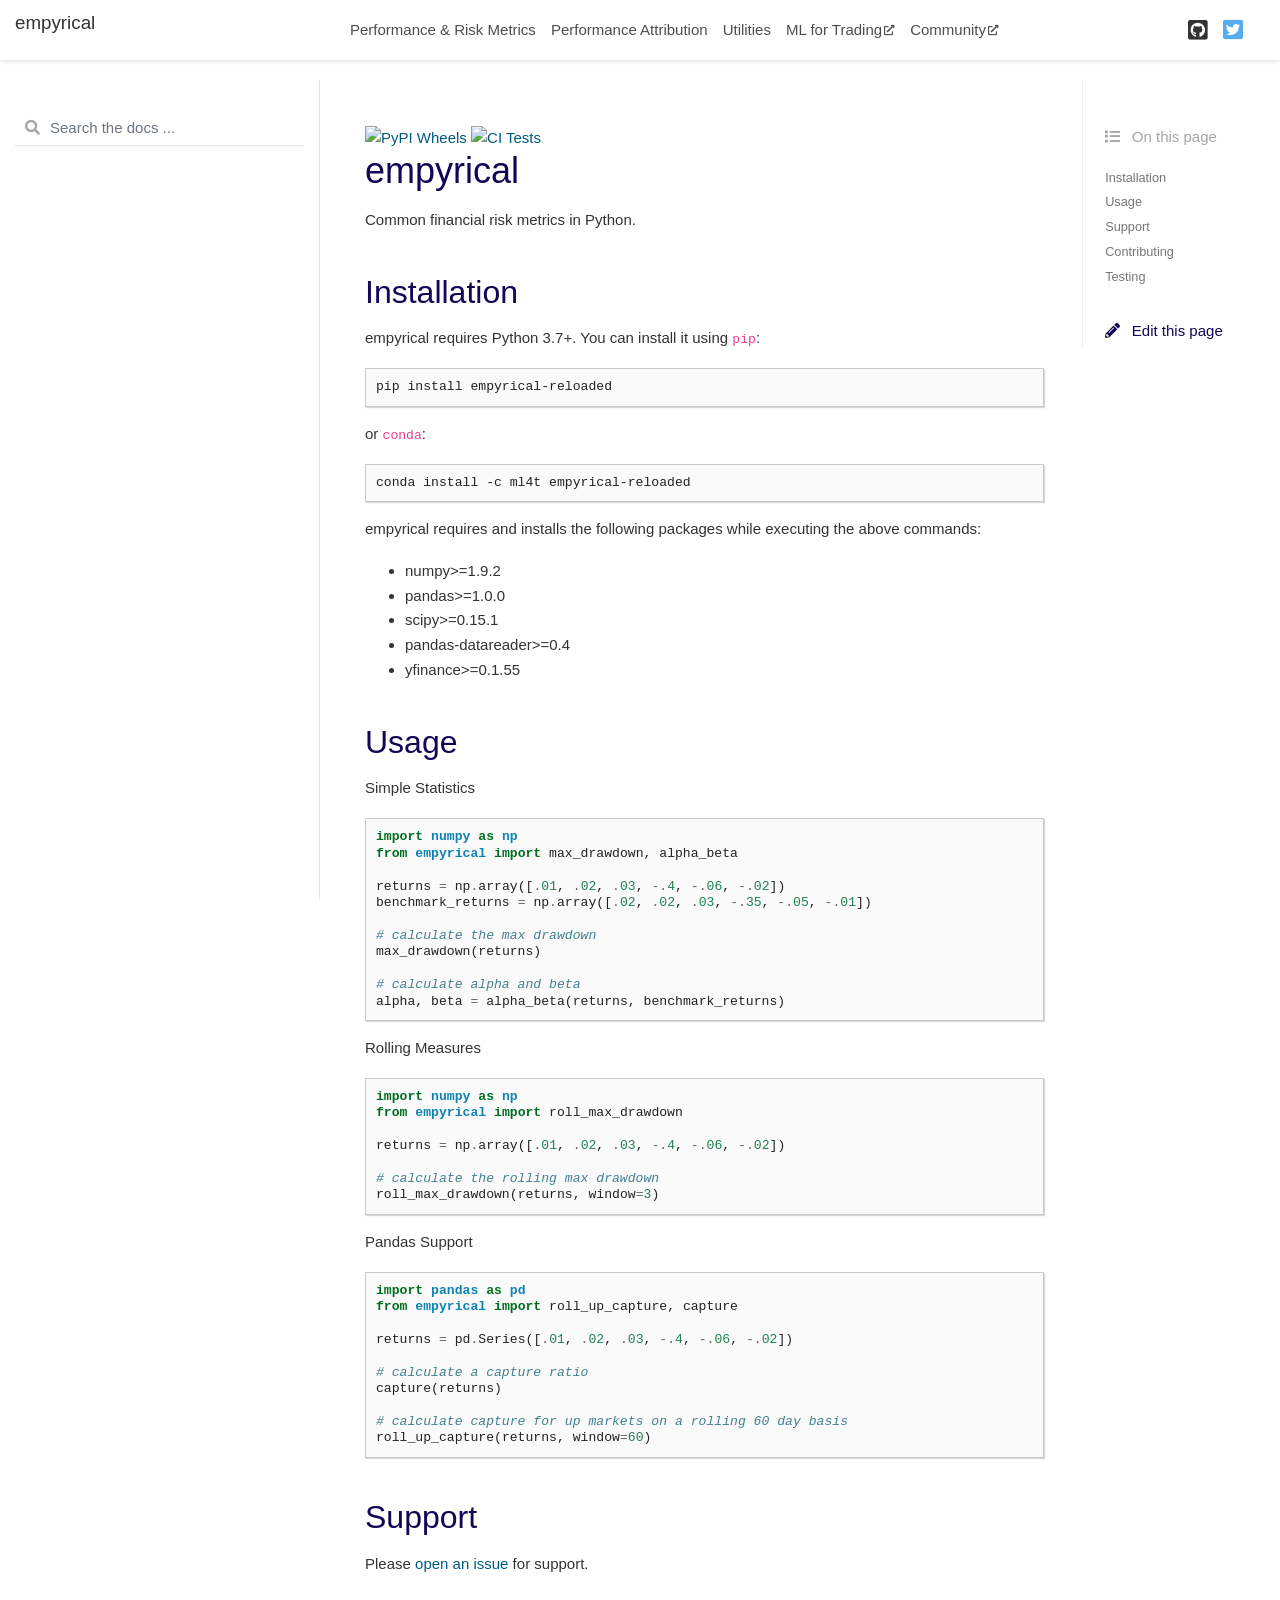
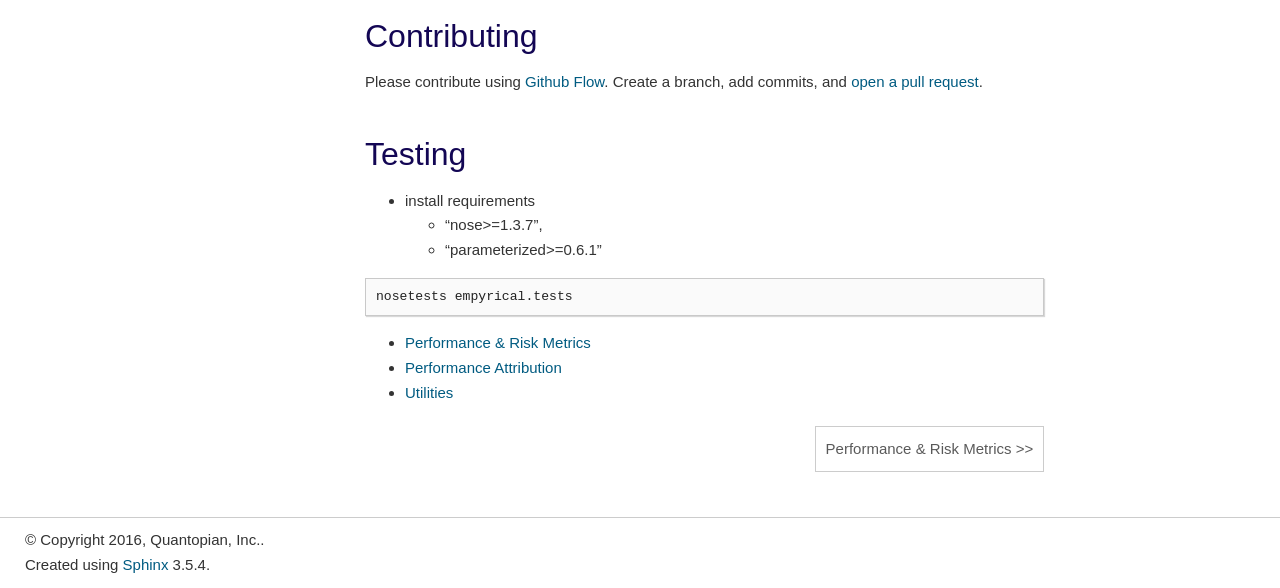
==== index.html @ 8d524a73 "DOCS 0.5.7" ====
<!DOCTYPE html>

<html>
  <head>
    <meta charset="utf-8" />
    <meta name="viewport" content="width=device-width, initial-scale=1.0" />
    <title>empyrical &#8212; empyrical 0.5.6+11.g5eee8ce documentation</title>

  <link href="_static/css/theme.css" rel="stylesheet" />
  <link href="_static/css/index.c5995385ac14fb8791e8eb36b4908be2.css" rel="stylesheet" />


  <link rel="stylesheet"
    href="_static/vendor/fontawesome/5.13.0/css/all.min.css">
  <link rel="preload" as="font" type="font/woff2" crossorigin
    href="_static/vendor/fontawesome/5.13.0/webfonts/fa-solid-900.woff2">
  <link rel="preload" as="font" type="font/woff2" crossorigin
    href="_static/vendor/fontawesome/5.13.0/webfonts/fa-brands-400.woff2">





    <link rel="stylesheet" href="_static/pygments.css" type="text/css" />
    <link rel="stylesheet" href="_static/basic.css" type="text/css" />
    <link rel="stylesheet" type="text/css" href="_static/copybutton.css" />

  <link rel="preload" as="script" href="_static/js/index.1c5a1a01449ed65a7b51.js">

    <script id="documentation_options" data-url_root="./" src="_static/documentation_options.js"></script>
    <script src="_static/jquery.js"></script>
    <script src="_static/underscore.js"></script>
    <script src="_static/doctools.js"></script>
    <script src="_static/clipboard.min.js"></script>
    <script src="_static/copybutton.js"></script>
    <script crossorigin="anonymous" integrity="sha256-Ae2Vz/4ePdIu6ZyI/5ZGsYnb+m0JlOmKPjt6XZ9JJkA=" src="https://cdnjs.cloudflare.com/ajax/libs/require.js/2.3.4/require.min.js"></script>
    <link rel="index" title="Index" href="genindex.html" />
    <link rel="search" title="Search" href="search.html" />
    <link rel="next" title="Performance &amp; Risk Metrics" href="stats.html" />
    <meta name="viewport" content="width=device-width, initial-scale=1" />
    <meta name="docsearch:language" content="en" />

  </head>
  <body data-spy="scroll" data-target="#bd-toc-nav" data-offset="80">

    <div class="container-fluid" id="banner"></div>


    <nav class="navbar navbar-light navbar-expand-lg bg-light fixed-top bd-navbar" id="navbar-main"><div class="container-xl">

  <div id="navbar-start">


<a class="navbar-brand" href="#">
<p class="title">empyrical</p>
</a>


  </div>

  <button class="navbar-toggler" type="button" data-toggle="collapse" data-target="#navbar-collapsible" aria-controls="navbar-collapsible" aria-expanded="false" aria-label="Toggle navigation">
    <span class="navbar-toggler-icon"></span>
  </button>


  <div id="navbar-collapsible" class="col-lg-9 collapse navbar-collapse">
    <div id="navbar-center" class="mr-auto">

      <div class="navbar-center-item">
        <ul id="navbar-main-elements" class="navbar-nav">
    <li class="toctree-l1 nav-item">
 <a class="reference internal nav-link" href="stats.html">
  Performance &amp; Risk Metrics
 </a>
</li>

<li class="toctree-l1 nav-item">
 <a class="reference internal nav-link" href="perf_attrib.html">
  Performance Attribution
 </a>
</li>

<li class="toctree-l1 nav-item">
 <a class="reference internal nav-link" href="utils.html">
  Utilities
 </a>
</li>


    <li class="nav-item">
        <a class="nav-link nav-external" href="https://ml4trading.io">ML for Trading<i class="fas fa-external-link-alt"></i></a>
    </li>

    <li class="nav-item">
        <a class="nav-link nav-external" href="https://exchange.ml4trading.io">Community<i class="fas fa-external-link-alt"></i></a>
    </li>

</ul>
      </div>

    </div>

    <div id="navbar-end">

      <div class="navbar-end-item">
        <ul id="navbar-icon-links" class="navbar-nav" aria-label="Icon Links">
        <li class="nav-item">
          <a class="nav-link" href="https://github.com/stefan-jansen/emyrical-reloaded" rel="noopener" target="_blank" title="GitHub">
            <span><i class="fab fa-github-square"></i></span>
            <label class="sr-only">GitHub</label>
          </a>
        </li>
        <li class="nav-item">
          <a class="nav-link" href="https://twitter.com/ml4trading" rel="noopener" target="_blank" title="Twitter">
            <span><i class="fab fa-twitter-square"></i></span>
            <label class="sr-only">Twitter</label>
          </a>
        </li>
      </ul>
      </div>

    </div>
  </div>
</div>
    </nav>


    <div class="container-xl">
      <div class="row">


            <!-- Only show if we have sidebars configured, else just a small margin  -->
            <div class="col-12 col-md-3 bd-sidebar"><form class="bd-search d-flex align-items-center" action="search.html" method="get">
  <i class="icon fas fa-search"></i>
  <input type="search" class="form-control" name="q" id="search-input" placeholder="Search the docs ..." aria-label="Search the docs ..." autocomplete="off" >
</form><nav class="bd-links" id="bd-docs-nav" aria-label="Main navigation">
  <div class="bd-toc-item active">

  </div>
</nav>
            </div>




          <div class="d-none d-xl-block col-xl-2 bd-toc">


              <div class="toc-item">

<div class="tocsection onthispage pt-5 pb-3">
    <i class="fas fa-list"></i> On this page
</div>

<nav id="bd-toc-nav">
    <ul class="visible nav section-nav flex-column">
 <li class="toc-h2 nav-item toc-entry">
  <a class="reference internal nav-link" href="#installation">
   Installation
  </a>
 </li>
 <li class="toc-h2 nav-item toc-entry">
  <a class="reference internal nav-link" href="#usage">
   Usage
  </a>
 </li>
 <li class="toc-h2 nav-item toc-entry">
  <a class="reference internal nav-link" href="#support">
   Support
  </a>
 </li>
 <li class="toc-h2 nav-item toc-entry">
  <a class="reference internal nav-link" href="#contributing">
   Contributing
  </a>
 </li>
 <li class="toc-h2 nav-item toc-entry">
  <a class="reference internal nav-link" href="#testing">
   Testing
  </a>
 </li>
</ul>

</nav>
              </div>

              <div class="toc-item">


<div class="tocsection editthispage">
    <a href="https://github.com/stefan-jansen/empyrical-reloaded/edit/main/docs/source/index.rst">
        <i class="fas fa-pencil-alt"></i> Edit this page
    </a>
</div>

              </div>


          </div>






          <main class="col-12 col-md-9 col-xl-7 py-md-5 pl-md-5 pr-md-4 bd-content" role="main">

              <div>

  <a class="reference external image-reference" href="https://github.com/stefan-jansen/empyrical-reloaded/actions/workflows/build_wheels.yml"><img alt="PyPI Wheels" src="https://github.com/stefan-jansen/empyrical-reloaded/actions/workflows/build_wheels.yml/badge.svg" /></a>
<a class="reference external image-reference" href="https://github.com/stefan-jansen/empyrical-reloaded/actions/workflows/unit_tests.yml"><img alt="CI Tests" src="https://github.com/stefan-jansen/empyrical-reloaded/actions/workflows/unit_tests.yml/badge.svg" /></a>
<div class="section" id="empyrical">
<h1>empyrical<a class="headerlink" href="#empyrical" title="Permalink to this headline">¶</a></h1>
<p>Common financial risk metrics in Python.</p>
<div class="section" id="installation">
<h2>Installation<a class="headerlink" href="#installation" title="Permalink to this headline">¶</a></h2>
<p>empyrical requires Python 3.7+. You can install it using <code class="docutils literal notranslate"><span class="pre">pip</span></code>:</p>
<div class="highlight-bash notranslate"><div class="highlight"><pre><span></span>pip install empyrical-reloaded
</pre></div>
</div>
<p>or <code class="docutils literal notranslate"><span class="pre">conda</span></code>:</p>
<div class="highlight-bash notranslate"><div class="highlight"><pre><span></span>conda install -c ml4t empyrical-reloaded
</pre></div>
</div>
<p>empyrical requires and installs the following packages while executing the above commands:</p>
<ul class="simple">
<li><p>numpy&gt;=1.9.2</p></li>
<li><p>pandas&gt;=1.0.0</p></li>
<li><p>scipy&gt;=0.15.1</p></li>
<li><p>pandas-datareader&gt;=0.4</p></li>
<li><p>yfinance&gt;=0.1.55</p></li>
</ul>
</div>
<div class="section" id="usage">
<h2>Usage<a class="headerlink" href="#usage" title="Permalink to this headline">¶</a></h2>
<p>Simple Statistics</p>
<div class="highlight-python notranslate"><div class="highlight"><pre><span></span><span class="kn">import</span> <span class="nn">numpy</span> <span class="k">as</span> <span class="nn">np</span>
<span class="kn">from</span> <span class="nn">empyrical</span> <span class="kn">import</span> <span class="n">max_drawdown</span><span class="p">,</span> <span class="n">alpha_beta</span>

<span class="n">returns</span> <span class="o">=</span> <span class="n">np</span><span class="o">.</span><span class="n">array</span><span class="p">([</span><span class="o">.</span><span class="mi">01</span><span class="p">,</span> <span class="o">.</span><span class="mi">02</span><span class="p">,</span> <span class="o">.</span><span class="mi">03</span><span class="p">,</span> <span class="o">-.</span><span class="mi">4</span><span class="p">,</span> <span class="o">-.</span><span class="mi">06</span><span class="p">,</span> <span class="o">-.</span><span class="mi">02</span><span class="p">])</span>
<span class="n">benchmark_returns</span> <span class="o">=</span> <span class="n">np</span><span class="o">.</span><span class="n">array</span><span class="p">([</span><span class="o">.</span><span class="mi">02</span><span class="p">,</span> <span class="o">.</span><span class="mi">02</span><span class="p">,</span> <span class="o">.</span><span class="mi">03</span><span class="p">,</span> <span class="o">-.</span><span class="mi">35</span><span class="p">,</span> <span class="o">-.</span><span class="mi">05</span><span class="p">,</span> <span class="o">-.</span><span class="mi">01</span><span class="p">])</span>

<span class="c1"># calculate the max drawdown</span>
<span class="n">max_drawdown</span><span class="p">(</span><span class="n">returns</span><span class="p">)</span>

<span class="c1"># calculate alpha and beta</span>
<span class="n">alpha</span><span class="p">,</span> <span class="n">beta</span> <span class="o">=</span> <span class="n">alpha_beta</span><span class="p">(</span><span class="n">returns</span><span class="p">,</span> <span class="n">benchmark_returns</span><span class="p">)</span>
</pre></div>
</div>
<p>Rolling Measures</p>
<div class="highlight-python notranslate"><div class="highlight"><pre><span></span><span class="kn">import</span> <span class="nn">numpy</span> <span class="k">as</span> <span class="nn">np</span>
<span class="kn">from</span> <span class="nn">empyrical</span> <span class="kn">import</span> <span class="n">roll_max_drawdown</span>

<span class="n">returns</span> <span class="o">=</span> <span class="n">np</span><span class="o">.</span><span class="n">array</span><span class="p">([</span><span class="o">.</span><span class="mi">01</span><span class="p">,</span> <span class="o">.</span><span class="mi">02</span><span class="p">,</span> <span class="o">.</span><span class="mi">03</span><span class="p">,</span> <span class="o">-.</span><span class="mi">4</span><span class="p">,</span> <span class="o">-.</span><span class="mi">06</span><span class="p">,</span> <span class="o">-.</span><span class="mi">02</span><span class="p">])</span>

<span class="c1"># calculate the rolling max drawdown</span>
<span class="n">roll_max_drawdown</span><span class="p">(</span><span class="n">returns</span><span class="p">,</span> <span class="n">window</span><span class="o">=</span><span class="mi">3</span><span class="p">)</span>
</pre></div>
</div>
<p>Pandas Support</p>
<div class="highlight-python notranslate"><div class="highlight"><pre><span></span><span class="kn">import</span> <span class="nn">pandas</span> <span class="k">as</span> <span class="nn">pd</span>
<span class="kn">from</span> <span class="nn">empyrical</span> <span class="kn">import</span> <span class="n">roll_up_capture</span><span class="p">,</span> <span class="n">capture</span>

<span class="n">returns</span> <span class="o">=</span> <span class="n">pd</span><span class="o">.</span><span class="n">Series</span><span class="p">([</span><span class="o">.</span><span class="mi">01</span><span class="p">,</span> <span class="o">.</span><span class="mi">02</span><span class="p">,</span> <span class="o">.</span><span class="mi">03</span><span class="p">,</span> <span class="o">-.</span><span class="mi">4</span><span class="p">,</span> <span class="o">-.</span><span class="mi">06</span><span class="p">,</span> <span class="o">-.</span><span class="mi">02</span><span class="p">])</span>

<span class="c1"># calculate a capture ratio</span>
<span class="n">capture</span><span class="p">(</span><span class="n">returns</span><span class="p">)</span>

<span class="c1"># calculate capture for up markets on a rolling 60 day basis</span>
<span class="n">roll_up_capture</span><span class="p">(</span><span class="n">returns</span><span class="p">,</span> <span class="n">window</span><span class="o">=</span><span class="mi">60</span><span class="p">)</span>
</pre></div>
</div>
</div>
<div class="section" id="support">
<h2>Support<a class="headerlink" href="#support" title="Permalink to this headline">¶</a></h2>
<p>Please <a class="reference external" href="https://github.com/stefan-jansen/empyrical-reloaded/issues/new">open an issue</a> for support.</p>
</div>
<div class="section" id="contributing">
<h2>Contributing<a class="headerlink" href="#contributing" title="Permalink to this headline">¶</a></h2>
<p>Please contribute using <a class="reference external" href="https://guides.github.com/introduction/flow/">Github Flow</a>. Create a branch, add commits, and <a class="reference external" href="https://github.com/stefan-jansen/empyrical-reloaded/compare/">open a pull request</a>.</p>
</div>
<div class="section" id="testing">
<h2>Testing<a class="headerlink" href="#testing" title="Permalink to this headline">¶</a></h2>
<ul class="simple">
<li><p>install requirements</p>
<ul>
<li><p>“nose&gt;=1.3.7”,</p></li>
<li><p>“parameterized&gt;=0.6.1”</p></li>
</ul>
</li>
</ul>
<div class="highlight-bash notranslate"><div class="highlight"><pre><span></span>nosetests empyrical.tests
</pre></div>
</div>
<div class="toctree-wrapper compound">
<ul>
<li class="toctree-l1"><a class="reference internal" href="stats.html">Performance &amp; Risk Metrics</a></li>
<li class="toctree-l1"><a class="reference internal" href="perf_attrib.html">Performance Attribution</a></li>
<li class="toctree-l1"><a class="reference internal" href="utils.html">Utilities</a></li>
</ul>
</div>
</div>
</div>


              </div>


              <div class='prev-next-bottom'>

    <a class='right-next' id="next-link" href="stats.html" title="next page">Performance &amp; Risk Metrics</a>

              </div>

          </main>


      </div>
    </div>

  <script src="_static/js/index.1c5a1a01449ed65a7b51.js"></script>



    <!-- Google Analytics -->
    <script>
      window.ga=window.ga||function(){(ga.q=ga.q||[]).push(arguments)};ga.l=+new Date;
      ga('create', 'UA-74956955-3', 'auto');
      ga('set', 'anonymizeIp', true);
      ga('send', 'pageview');
    </script>
    <script async src='https://www.google-analytics.com/analytics.js'></script>
    <!-- End Google Analytics -->
    <footer class="footer mt-5 mt-md-0">
  <div class="container">

    <div class="footer-item">
      <p class="copyright">
    &copy; Copyright 2016, Quantopian, Inc..<br/>
</p>
    </div>

    <div class="footer-item">
      <p class="sphinx-version">
Created using <a href="http://sphinx-doc.org/">Sphinx</a> 3.5.4.<br/>
</p>
    </div>

  </div>
</footer>
  </body>
</html>
---- _static/css/theme.css ----
:root {
  /*****************************************************************************
  * Theme config
  **/
  --pst-header-height: 60px;

  /*****************************************************************************
  * Font size
  **/
  --pst-font-size-base: 15px; /* base font size - applied at body / html level */

  /* heading font sizes */
  --pst-font-size-h1: 36px;
  --pst-font-size-h2: 32px;
  --pst-font-size-h3: 26px;
  --pst-font-size-h4: 21px;
  --pst-font-size-h5: 18px;
  --pst-font-size-h6: 16px;

  /* smaller then heading font sizes*/
  --pst-font-size-milli: 12px;

  --pst-sidebar-font-size: .9em;
  --pst-sidebar-caption-font-size: .9em;

  /*****************************************************************************
  * Font family
  **/
  /* These are adapted from https://systemfontstack.com/ */
  --pst-font-family-base-system: -apple-system, BlinkMacSystemFont, Segoe UI, "Helvetica Neue",
    Arial, sans-serif, Apple Color Emoji, Segoe UI Emoji, Segoe UI Symbol;
  --pst-font-family-monospace-system: "SFMono-Regular", Menlo, Consolas, Monaco,
    Liberation Mono, Lucida Console, monospace;

  --pst-font-family-base: var(--pst-font-family-base-system);
  --pst-font-family-heading: var(--pst-font-family-base);
  --pst-font-family-monospace: var(--pst-font-family-monospace-system);

  /*****************************************************************************
  * Color
  *
  * Colors are defined in rgb string way, "red, green, blue"
  **/
  --pst-color-primary: 19, 6, 84;
  --pst-color-success: 40, 167, 69;
  --pst-color-info: 0, 123, 255;  /*23, 162, 184;*/
  --pst-color-warning: 255, 193, 7;
  --pst-color-danger: 220, 53, 69;
  --pst-color-text-base: 51, 51, 51;

  --pst-color-h1: var(--pst-color-primary);
  --pst-color-h2: var(--pst-color-primary);
  --pst-color-h3: var(--pst-color-text-base);
  --pst-color-h4: var(--pst-color-text-base);
  --pst-color-h5: var(--pst-color-text-base);
  --pst-color-h6: var(--pst-color-text-base);
  --pst-color-paragraph: var(--pst-color-text-base);
  --pst-color-link: 0, 91, 129;
  --pst-color-link-hover: 227, 46, 0;
  --pst-color-headerlink: 198, 15, 15;
  --pst-color-headerlink-hover: 255, 255, 255;
  --pst-color-preformatted-text: 34, 34, 34;
  --pst-color-preformatted-background: 250, 250, 250;
  --pst-color-inline-code: 232, 62, 140;

  --pst-color-active-navigation: 19, 6, 84;
  --pst-color-navbar-link: 77, 77, 77;
  --pst-color-navbar-link-hover: var(--pst-color-active-navigation);
  --pst-color-navbar-link-active: var(--pst-color-active-navigation);
  --pst-color-sidebar-link: 77, 77, 77;
  --pst-color-sidebar-link-hover: var(--pst-color-active-navigation);
  --pst-color-sidebar-link-active: var(--pst-color-active-navigation);
  --pst-color-sidebar-expander-background-hover: 244, 244, 244;
  --pst-color-sidebar-caption: 77, 77, 77;
  --pst-color-toc-link: 119, 117, 122;
  --pst-color-toc-link-hover: var(--pst-color-active-navigation);
  --pst-color-toc-link-active: var(--pst-color-active-navigation);

  /*****************************************************************************
  * Icon
  **/

  /* font awesome icons*/
  --pst-icon-check-circle: '\f058';
  --pst-icon-info-circle: '\f05a';
  --pst-icon-exclamation-triangle: '\f071';
  --pst-icon-exclamation-circle: '\f06a';
  --pst-icon-times-circle: '\f057';
  --pst-icon-lightbulb: '\f0eb';

  /*****************************************************************************
  * Admonitions
  **/

  --pst-color-admonition-default: var(--pst-color-info);
  --pst-color-admonition-note: var(--pst-color-info);
  --pst-color-admonition-attention: var(--pst-color-warning);
  --pst-color-admonition-caution: var(--pst-color-warning);
  --pst-color-admonition-warning: var(--pst-color-warning);
  --pst-color-admonition-danger: var(--pst-color-danger);
  --pst-color-admonition-error: var(--pst-color-danger);
  --pst-color-admonition-hint: var(--pst-color-success);
  --pst-color-admonition-tip: var(--pst-color-success);
  --pst-color-admonition-important: var(--pst-color-success);

  --pst-icon-admonition-default: var(--pst-icon-info-circle);
  --pst-icon-admonition-note: var(--pst-icon-info-circle);
  --pst-icon-admonition-attention: var(--pst-icon-exclamation-circle);
  --pst-icon-admonition-caution: var(--pst-icon-exclamation-triangle);
  --pst-icon-admonition-warning: var(--pst-icon-exclamation-triangle);
  --pst-icon-admonition-danger: var(--pst-icon-exclamation-triangle);
  --pst-icon-admonition-error: var(--pst-icon-times-circle);
  --pst-icon-admonition-hint: var(--pst-icon-lightbulb);
  --pst-icon-admonition-tip: var(--pst-icon-lightbulb);
  --pst-icon-admonition-important: var(--pst-icon-exclamation-circle);

}
---- _static/pygments.css ----
pre { line-height: 125%; }
td.linenos .normal { color: inherit; background-color: transparent; padding-left: 5px; padding-right: 5px; }
span.linenos { color: inherit; background-color: transparent; padding-left: 5px; padding-right: 5px; }
td.linenos .special { color: #000000; background-color: #ffffc0; padding-left: 5px; padding-right: 5px; }
span.linenos.special { color: #000000; background-color: #ffffc0; padding-left: 5px; padding-right: 5px; }
.highlight .hll { background-color: #ffffcc }
.highlight { background: #eeffcc; }
.highlight .c { color: #408090; font-style: italic } /* Comment */
.highlight .err { border: 1px solid #FF0000 } /* Error */
.highlight .k { color: #007020; font-weight: bold } /* Keyword */
.highlight .o { color: #666666 } /* Operator */
.highlight .ch { color: #408090; font-style: italic } /* Comment.Hashbang */
.highlight .cm { color: #408090; font-style: italic } /* Comment.Multiline */
.highlight .cp { color: #007020 } /* Comment.Preproc */
.highlight .cpf { color: #408090; font-style: italic } /* Comment.PreprocFile */
.highlight .c1 { color: #408090; font-style: italic } /* Comment.Single */
.highlight .cs { color: #408090; background-color: #fff0f0 } /* Comment.Special */
.highlight .gd { color: #A00000 } /* Generic.Deleted */
.highlight .ge { font-style: italic } /* Generic.Emph */
.highlight .gr { color: #FF0000 } /* Generic.Error */
.highlight .gh { color: #000080; font-weight: bold } /* Generic.Heading */
.highlight .gi { color: #00A000 } /* Generic.Inserted */
.highlight .go { color: #333333 } /* Generic.Output */
.highlight .gp { color: #c65d09; font-weight: bold } /* Generic.Prompt */
.highlight .gs { font-weight: bold } /* Generic.Strong */
.highlight .gu { color: #800080; font-weight: bold } /* Generic.Subheading */
.highlight .gt { color: #0044DD } /* Generic.Traceback */
.highlight .kc { color: #007020; font-weight: bold } /* Keyword.Constant */
.highlight .kd { color: #007020; font-weight: bold } /* Keyword.Declaration */
.highlight .kn { color: #007020; font-weight: bold } /* Keyword.Namespace */
.highlight .kp { color: #007020 } /* Keyword.Pseudo */
.highlight .kr { color: #007020; font-weight: bold } /* Keyword.Reserved */
.highlight .kt { color: #902000 } /* Keyword.Type */
.highlight .m { color: #208050 } /* Literal.Number */
.highlight .s { color: #4070a0 } /* Literal.String */
.highlight .na { color: #4070a0 } /* Name.Attribute */
.highlight .nb { color: #007020 } /* Name.Builtin */
.highlight .nc { color: #0e84b5; font-weight: bold } /* Name.Class */
.highlight .no { color: #60add5 } /* Name.Constant */
.highlight .nd { color: #555555; font-weight: bold } /* Name.Decorator */
.highlight .ni { color: #d55537; font-weight: bold } /* Name.Entity */
.highlight .ne { color: #007020 } /* Name.Exception */
.highlight .nf { color: #06287e } /* Name.Function */
.highlight .nl { color: #002070; font-weight: bold } /* Name.Label */
.highlight .nn { color: #0e84b5; font-weight: bold } /* Name.Namespace */
.highlight .nt { color: #062873; font-weight: bold } /* Name.Tag */
.highlight .nv { color: #bb60d5 } /* Name.Variable */
.highlight .ow { color: #007020; font-weight: bold } /* Operator.Word */
.highlight .w { color: #bbbbbb } /* Text.Whitespace */
.highlight .mb { color: #208050 } /* Literal.Number.Bin */
.highlight .mf { color: #208050 } /* Literal.Number.Float */
.highlight .mh { color: #208050 } /* Literal.Number.Hex */
.highlight .mi { color: #208050 } /* Literal.Number.Integer */
.highlight .mo { color: #208050 } /* Literal.Number.Oct */
.highlight .sa { color: #4070a0 } /* Literal.String.Affix */
.highlight .sb { color: #4070a0 } /* Literal.String.Backtick */
.highlight .sc { color: #4070a0 } /* Literal.String.Char */
.highlight .dl { color: #4070a0 } /* Literal.String.Delimiter */
.highlight .sd { color: #4070a0; font-style: italic } /* Literal.String.Doc */
.highlight .s2 { color: #4070a0 } /* Literal.String.Double */
.highlight .se { color: #4070a0; font-weight: bold } /* Literal.String.Escape */
.highlight .sh { color: #4070a0 } /* Literal.String.Heredoc */
.highlight .si { color: #70a0d0; font-style: italic } /* Literal.String.Interpol */
.highlight .sx { color: #c65d09 } /* Literal.String.Other */
.highlight .sr { color: #235388 } /* Literal.String.Regex */
.highlight .s1 { color: #4070a0 } /* Literal.String.Single */
.highlight .ss { color: #517918 } /* Literal.String.Symbol */
.highlight .bp { color: #007020 } /* Name.Builtin.Pseudo */
.highlight .fm { color: #06287e } /* Name.Function.Magic */
.highlight .vc { color: #bb60d5 } /* Name.Variable.Class */
.highlight .vg { color: #bb60d5 } /* Name.Variable.Global */
.highlight .vi { color: #bb60d5 } /* Name.Variable.Instance */
.highlight .vm { color: #bb60d5 } /* Name.Variable.Magic */
.highlight .il { color: #208050 } /* Literal.Number.Integer.Long */
---- _static/basic.css ----
/*
 * basic.css
 * ~~~~~~~~~
 *
 * Sphinx stylesheet -- basic theme.
 *
 * :copyright: Copyright 2007-2021 by the Sphinx team, see AUTHORS.
 * :license: BSD, see LICENSE for details.
 *
 */

/* -- main layout ----------------------------------------------------------- */

div.clearer {
    clear: both;
}

div.section::after {
    display: block;
    content: '';
    clear: left;
}

/* -- relbar ---------------------------------------------------------------- */

div.related {
    width: 100%;
    font-size: 90%;
}

div.related h3 {
    display: none;
}

div.related ul {
    margin: 0;
    padding: 0 0 0 10px;
    list-style: none;
}

div.related li {
    display: inline;
}

div.related li.right {
    float: right;
    margin-right: 5px;
}

/* -- sidebar --------------------------------------------------------------- */

div.sphinxsidebarwrapper {
    padding: 10px 5px 0 10px;
}

div.sphinxsidebar {
    float: left;
    width: 270px;
    margin-left: -100%;
    font-size: 90%;
    word-wrap: break-word;
    overflow-wrap : break-word;
}

div.sphinxsidebar ul {
    list-style: none;
}

div.sphinxsidebar ul ul,
div.sphinxsidebar ul.want-points {
    margin-left: 20px;
    list-style: square;
}

div.sphinxsidebar ul ul {
    margin-top: 0;
    margin-bottom: 0;
}

div.sphinxsidebar form {
    margin-top: 10px;
}

div.sphinxsidebar input {
    border: 1px solid #98dbcc;
    font-family: sans-serif;
    font-size: 1em;
}

div.sphinxsidebar #searchbox form.search {
    overflow: hidden;
}

div.sphinxsidebar #searchbox input[type="text"] {
    float: left;
    width: 80%;
    padding: 0.25em;
    box-sizing: border-box;
}

div.sphinxsidebar #searchbox input[type="submit"] {
    float: left;
    width: 20%;
    border-left: none;
    padding: 0.25em;
    box-sizing: border-box;
}


img {
    border: 0;
    max-width: 100%;
}

/* -- search page ----------------------------------------------------------- */

ul.search {
    margin: 10px 0 0 20px;
    padding: 0;
}

ul.search li {
    padding: 5px 0 5px 20px;
    background-image: url(file.png);
    background-repeat: no-repeat;
    background-position: 0 7px;
}

ul.search li a {
    font-weight: bold;
}

ul.search li div.context {
    color: #888;
    margin: 2px 0 0 30px;
    text-align: left;
}

ul.keywordmatches li.goodmatch a {
    font-weight: bold;
}

/* -- index page ------------------------------------------------------------ */

table.contentstable {
    width: 90%;
    margin-left: auto;
    margin-right: auto;
}

table.contentstable p.biglink {
    line-height: 150%;
}

a.biglink {
    font-size: 1.3em;
}

span.linkdescr {
    font-style: italic;
    padding-top: 5px;
    font-size: 90%;
}

/* -- general index --------------------------------------------------------- */

table.indextable {
    width: 100%;
}

table.indextable td {
    text-align: left;
    vertical-align: top;
}

table.indextable ul {
    margin-top: 0;
    margin-bottom: 0;
    list-style-type: none;
}

table.indextable > tbody > tr > td > ul {
    padding-left: 0em;
}

table.indextable tr.pcap {
    height: 10px;
}

table.indextable tr.cap {
    margin-top: 10px;
    background-color: #f2f2f2;
}

img.toggler {
    margin-right: 3px;
    margin-top: 3px;
    cursor: pointer;
}

div.modindex-jumpbox {
    border-top: 1px solid #ddd;
    border-bottom: 1px solid #ddd;
    margin: 1em 0 1em 0;
    padding: 0.4em;
}

div.genindex-jumpbox {
    border-top: 1px solid #ddd;
    border-bottom: 1px solid #ddd;
    margin: 1em 0 1em 0;
    padding: 0.4em;
}

/* -- domain module index --------------------------------------------------- */

table.modindextable td {
    padding: 2px;
    border-collapse: collapse;
}

/* -- general body styles --------------------------------------------------- */

div.body {
    min-width: 450px;
    max-width: 800px;
}

div.body p, div.body dd, div.body li, div.body blockquote {
    -moz-hyphens: auto;
    -ms-hyphens: auto;
    -webkit-hyphens: auto;
    hyphens: auto;
}

a.headerlink {
    visibility: hidden;
}

a.brackets:before,
span.brackets > a:before{
    content: "[";
}

a.brackets:after,
span.brackets > a:after {
    content: "]";
}

h1:hover > a.headerlink,
h2:hover > a.headerlink,
h3:hover > a.headerlink,
h4:hover > a.headerlink,
h5:hover > a.headerlink,
h6:hover > a.headerlink,
dt:hover > a.headerlink,
caption:hover > a.headerlink,
p.caption:hover > a.headerlink,
div.code-block-caption:hover > a.headerlink {
    visibility: visible;
}

div.body p.caption {
    text-align: inherit;
}

div.body td {
    text-align: left;
}

.first {
    margin-top: 0 !important;
}

p.rubric {
    margin-top: 30px;
    font-weight: bold;
}

img.align-left, figure.align-left, .figure.align-left, object.align-left {
    clear: left;
    float: left;
    margin-right: 1em;
}

img.align-right, figure.align-right, .figure.align-right, object.align-right {
    clear: right;
    float: right;
    margin-left: 1em;
}

img.align-center, figure.align-center, .figure.align-center, object.align-center {
  display: block;
  margin-left: auto;
  margin-right: auto;
}

img.align-default, figure.align-default, .figure.align-default {
  display: block;
  margin-left: auto;
  margin-right: auto;
}

.align-left {
    text-align: left;
}

.align-center {
    text-align: center;
}

.align-default {
    text-align: center;
}

.align-right {
    text-align: right;
}

/* -- sidebars -------------------------------------------------------------- */

div.sidebar,
aside.sidebar {
    margin: 0 0 0.5em 1em;
    border: 1px solid #ddb;
    padding: 7px;
    background-color: #ffe;
    width: 40%;
    float: right;
    clear: right;
    overflow-x: auto;
}

p.sidebar-title {
    font-weight: bold;
}

div.admonition, div.topic, blockquote {
    clear: left;
}

/* -- topics ---------------------------------------------------------------- */

div.topic {
    border: 1px solid #ccc;
    padding: 7px;
    margin: 10px 0 10px 0;
}

p.topic-title {
    font-size: 1.1em;
    font-weight: bold;
    margin-top: 10px;
}

/* -- admonitions ----------------------------------------------------------- */

div.admonition {
    margin-top: 10px;
    margin-bottom: 10px;
    padding: 7px;
}

div.admonition dt {
    font-weight: bold;
}

p.admonition-title {
    margin: 0px 10px 5px 0px;
    font-weight: bold;
}

div.body p.centered {
    text-align: center;
    margin-top: 25px;
}

/* -- content of sidebars/topics/admonitions -------------------------------- */

div.sidebar > :last-child,
aside.sidebar > :last-child,
div.topic > :last-child,
div.admonition > :last-child {
    margin-bottom: 0;
}

div.sidebar::after,
aside.sidebar::after,
div.topic::after,
div.admonition::after,
blockquote::after {
    display: block;
    content: '';
    clear: both;
}

/* -- tables ---------------------------------------------------------------- */

table.docutils {
    margin-top: 10px;
    margin-bottom: 10px;
    border: 0;
    border-collapse: collapse;
}

table.align-center {
    margin-left: auto;
    margin-right: auto;
}

table.align-default {
    margin-left: auto;
    margin-right: auto;
}

table caption span.caption-number {
    font-style: italic;
}

table caption span.caption-text {
}

table.docutils td, table.docutils th {
    padding: 1px 8px 1px 5px;
    border-top: 0;
    border-left: 0;
    border-right: 0;
    border-bottom: 1px solid #aaa;
}

table.footnote td, table.footnote th {
    border: 0 !important;
}

th {
    text-align: left;
    padding-right: 5px;
}

table.citation {
    border-left: solid 1px gray;
    margin-left: 1px;
}

table.citation td {
    border-bottom: none;
}

th > :first-child,
td > :first-child {
    margin-top: 0px;
}

th > :last-child,
td > :last-child {
    margin-bottom: 0px;
}

/* -- figures --------------------------------------------------------------- */

div.figure, figure {
    margin: 0.5em;
    padding: 0.5em;
}

div.figure p.caption, figcaption {
    padding: 0.3em;
}

div.figure p.caption span.caption-number,
figcaption span.caption-number {
    font-style: italic;
}

div.figure p.caption span.caption-text,
figcaption span.caption-text {
}

/* -- field list styles ----------------------------------------------------- */

table.field-list td, table.field-list th {
    border: 0 !important;
}

.field-list ul {
    margin: 0;
    padding-left: 1em;
}

.field-list p {
    margin: 0;
}

.field-name {
    -moz-hyphens: manual;
    -ms-hyphens: manual;
    -webkit-hyphens: manual;
    hyphens: manual;
}

/* -- hlist styles ---------------------------------------------------------- */

table.hlist {
    margin: 1em 0;
}

table.hlist td {
    vertical-align: top;
}


/* -- other body styles ----------------------------------------------------- */

ol.arabic {
    list-style: decimal;
}

ol.loweralpha {
    list-style: lower-alpha;
}

ol.upperalpha {
    list-style: upper-alpha;
}

ol.lowerroman {
    list-style: lower-roman;
}

ol.upperroman {
    list-style: upper-roman;
}

:not(li) > ol > li:first-child > :first-child,
:not(li) > ul > li:first-child > :first-child {
    margin-top: 0px;
}

:not(li) > ol > li:last-child > :last-child,
:not(li) > ul > li:last-child > :last-child {
    margin-bottom: 0px;
}

ol.simple ol p,
ol.simple ul p,
ul.simple ol p,
ul.simple ul p {
    margin-top: 0;
}

ol.simple > li:not(:first-child) > p,
ul.simple > li:not(:first-child) > p {
    margin-top: 0;
}

ol.simple p,
ul.simple p {
    margin-bottom: 0;
}

dl.footnote > dt,
dl.citation > dt {
    float: left;
    margin-right: 0.5em;
}

dl.footnote > dd,
dl.citation > dd {
    margin-bottom: 0em;
}

dl.footnote > dd:after,
dl.citation > dd:after {
    content: "";
    clear: both;
}

dl.field-list {
    display: grid;
    grid-template-columns: fit-content(30%) auto;
}

dl.field-list > dt {
    font-weight: bold;
    word-break: break-word;
    padding-left: 0.5em;
    padding-right: 5px;
}

dl.field-list > dt:after {
    content: ":";
}

dl.field-list > dd {
    padding-left: 0.5em;
    margin-top: 0em;
    margin-left: 0em;
    margin-bottom: 0em;
}

dl {
    margin-bottom: 15px;
}

dd > :first-child {
    margin-top: 0px;
}

dd ul, dd table {
    margin-bottom: 10px;
}

dd {
    margin-top: 3px;
    margin-bottom: 10px;
    margin-left: 30px;
}

dl > dd:last-child,
dl > dd:last-child > :last-child {
    margin-bottom: 0;
}

dt:target, span.highlighted {
    background-color: #fbe54e;
}

rect.highlighted {
    fill: #fbe54e;
}

dl.glossary dt {
    font-weight: bold;
    font-size: 1.1em;
}

.optional {
    font-size: 1.3em;
}

.sig-paren {
    font-size: larger;
}

.versionmodified {
    font-style: italic;
}

.system-message {
    background-color: #fda;
    padding: 5px;
    border: 3px solid red;
}

.footnote:target  {
    background-color: #ffa;
}

.line-block {
    display: block;
    margin-top: 1em;
    margin-bottom: 1em;
}

.line-block .line-block {
    margin-top: 0;
    margin-bottom: 0;
    margin-left: 1.5em;
}

.guilabel, .menuselection {
    font-family: sans-serif;
}

.accelerator {
    text-decoration: underline;
}

.classifier {
    font-style: oblique;
}

.classifier:before {
    font-style: normal;
    margin: 0.5em;
    content: ":";
}

abbr, acronym {
    border-bottom: dotted 1px;
    cursor: help;
}

/* -- code displays --------------------------------------------------------- */

pre {
    overflow: auto;
    overflow-y: hidden;  /* fixes display issues on Chrome browsers */
}

pre, div[class*="highlight-"] {
    clear: both;
}

span.pre {
    -moz-hyphens: none;
    -ms-hyphens: none;
    -webkit-hyphens: none;
    hyphens: none;
}

div[class*="highlight-"] {
    margin: 1em 0;
}

td.linenos pre {
    border: 0;
    background-color: transparent;
    color: #aaa;
}

table.highlighttable {
    display: block;
}

table.highlighttable tbody {
    display: block;
}

table.highlighttable tr {
    display: flex;
}

table.highlighttable td {
    margin: 0;
    padding: 0;
}

table.highlighttable td.linenos {
    padding-right: 0.5em;
}

table.highlighttable td.code {
    flex: 1;
    overflow: hidden;
}

.highlight .hll {
    display: block;
}

div.highlight pre,
table.highlighttable pre {
    margin: 0;
}

div.code-block-caption + div {
    margin-top: 0;
}

div.code-block-caption {
    margin-top: 1em;
    padding: 2px 5px;
    font-size: small;
}

div.code-block-caption code {
    background-color: transparent;
}

table.highlighttable td.linenos,
span.linenos,
div.doctest > div.highlight span.gp {  /* gp: Generic.Prompt */
    user-select: none;
}

div.code-block-caption span.caption-number {
    padding: 0.1em 0.3em;
    font-style: italic;
}

div.code-block-caption span.caption-text {
}

div.literal-block-wrapper {
    margin: 1em 0;
}

code.descname {
    background-color: transparent;
    font-weight: bold;
    font-size: 1.2em;
}

code.descclassname {
    background-color: transparent;
}

code.xref, a code {
    background-color: transparent;
    font-weight: bold;
}

h1 code, h2 code, h3 code, h4 code, h5 code, h6 code {
    background-color: transparent;
}

.viewcode-link {
    float: right;
}

.viewcode-back {
    float: right;
    font-family: sans-serif;
}

div.viewcode-block:target {
    margin: -1px -10px;
    padding: 0 10px;
}

/* -- math display ---------------------------------------------------------- */

img.math {
    vertical-align: middle;
}

div.body div.math p {
    text-align: center;
}

span.eqno {
    float: right;
}

span.eqno a.headerlink {
    position: absolute;
    z-index: 1;
}

div.math:hover a.headerlink {
    visibility: visible;
}

/* -- printout stylesheet --------------------------------------------------- */

@media print {
    div.document,
    div.documentwrapper,
    div.bodywrapper {
        margin: 0 !important;
        width: 100%;
    }

    div.sphinxsidebar,
    div.related,
    div.footer,
    #top-link {
        display: none;
    }
}
---- _static/copybutton.css ----
/* Copy buttons */
a.copybtn {
    position: absolute;
    top: .2em;
    right: .2em;
    width: 1em;
    height: 1em;
	opacity: .3;
    transition: opacity 0.5s;
    border: none;
    user-select: none;
}

div.highlight  {
    position: relative;
}

a.copybtn > img {
    vertical-align: top;
    margin: 0;
    top: 0;
    left: 0;
    position: absolute;
}

.highlight:hover .copybtn {
	opacity: 1;
}

/**
 * A minimal CSS-only tooltip copied from:
 *   https://codepen.io/mildrenben/pen/rVBrpK
 *
 * To use, write HTML like the following:
 *
 * <p class="o-tooltip--left" data-tooltip="Hey">Short</p>
 */
 .o-tooltip--left {
  position: relative;
 }

 .o-tooltip--left:after {
    opacity: 0;
    visibility: hidden;
    position: absolute;
    content: attr(data-tooltip);
    padding: 2px;
    top: 0;
    left: -.2em;
    background: grey;
    font-size: 1rem;
    color: white;
    white-space: nowrap;
    z-index: 2;
    border-radius: 2px;
    transform: translateX(-102%) translateY(0);
    transition: opacity 0.2s cubic-bezier(0.64, 0.09, 0.08, 1), transform 0.2s cubic-bezier(0.64, 0.09, 0.08, 1);
}

.o-tooltip--left:hover:after {
    display: block;
    opacity: 1;
    visibility: visible;
    transform: translateX(-100%) translateY(0);
    transition: opacity 0.2s cubic-bezier(0.64, 0.09, 0.08, 1), transform 0.2s cubic-bezier(0.64, 0.09, 0.08, 1);
    transition-delay: .5s;
}
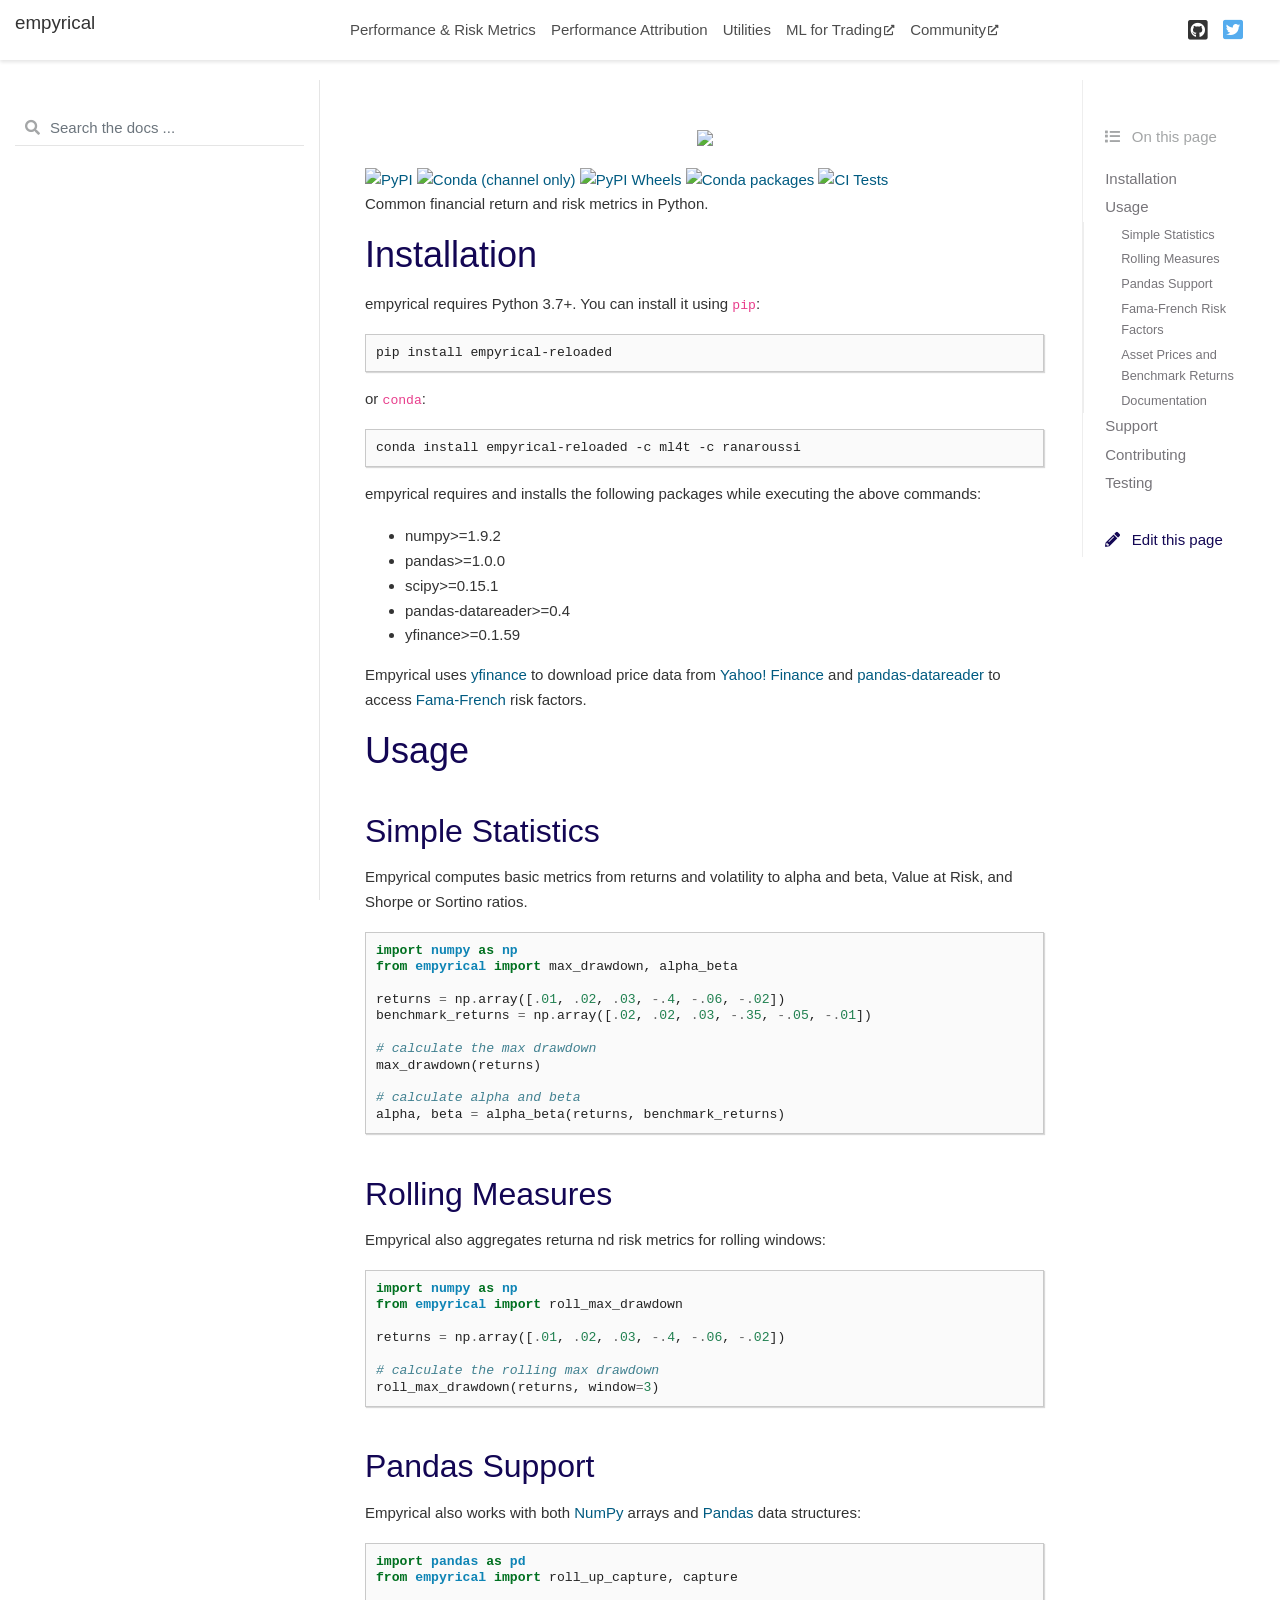
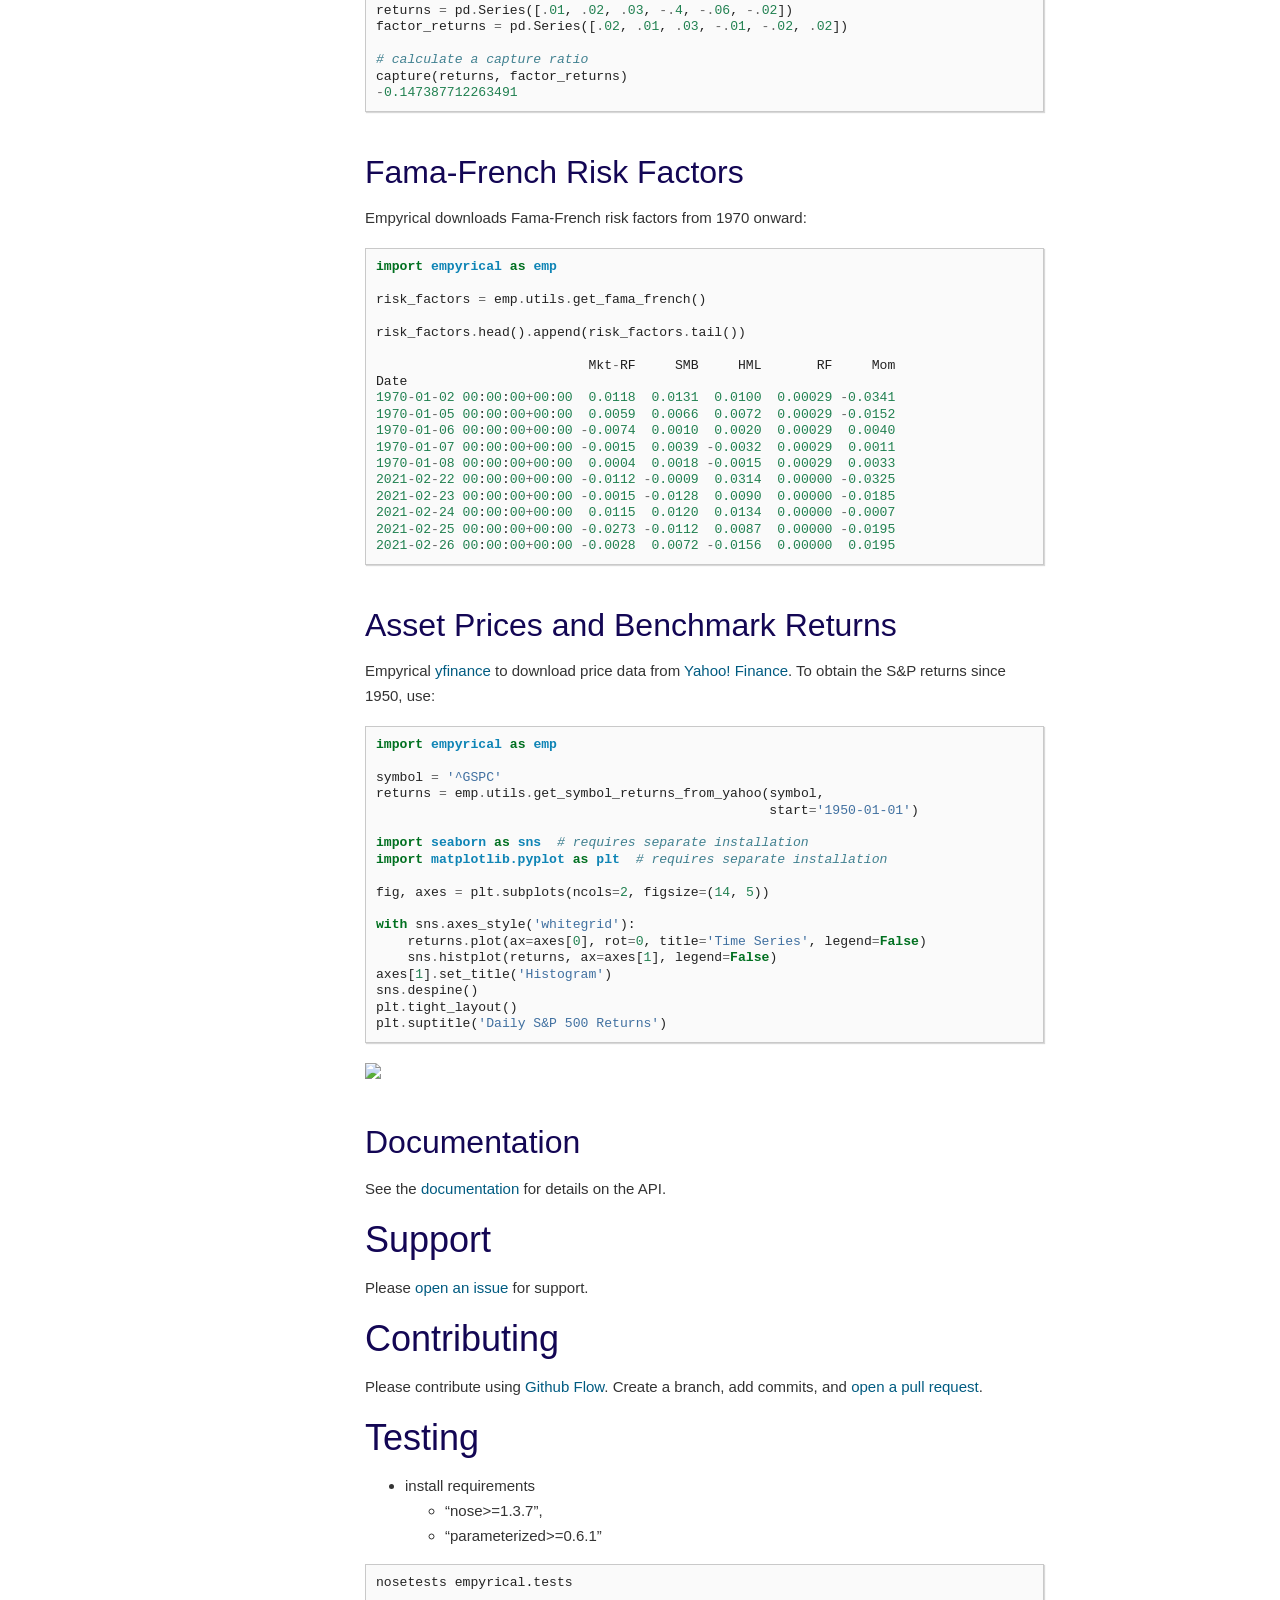
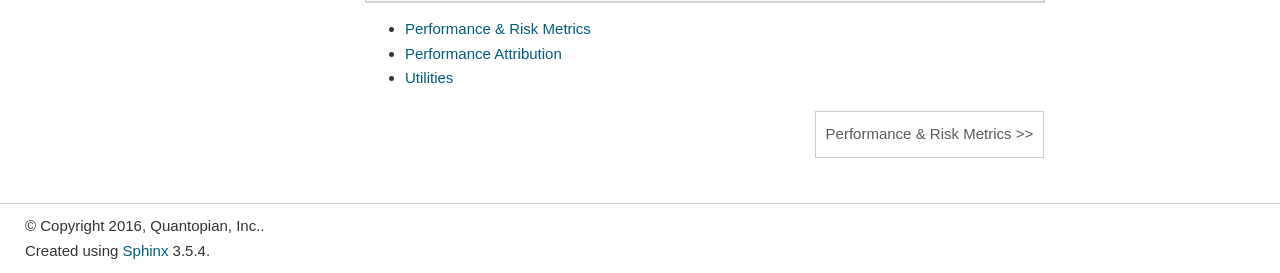
==== commit 92893f41: "DOCS v0.5.7" ====
--- a/index.html
+++ b/index.html
@@ -5,7 +5,7 @@
   <head>
     <meta charset="utf-8" />
     <meta name="viewport" content="width=device-width, initial-scale=1.0" />
-    <title>empyrical &#8212; empyrical 0.5.6+11.g5eee8ce documentation</title>
+    <title>empyrical &#8212; empyrical 0.5.7+0.g19ade20.dirty documentation</title>
 
   <link href="_static/css/theme.css" rel="stylesheet" />
   <link href="_static/css/index.c5995385ac14fb8791e8eb36b4908be2.css" rel="stylesheet" />
@@ -155,27 +155,59 @@
 
 <nav id="bd-toc-nav">
     <ul class="visible nav section-nav flex-column">
- <li class="toc-h2 nav-item toc-entry">
-  <a class="reference internal nav-link" href="#installation">
+ <li class="toc-h1 nav-item toc-entry">
+  <a class="reference internal nav-link" href="#">
    Installation
   </a>
  </li>
- <li class="toc-h2 nav-item toc-entry">
+ <li class="toc-h1 nav-item toc-entry">
   <a class="reference internal nav-link" href="#usage">
    Usage
   </a>
+  <ul class="visible nav section-nav flex-column">
+   <li class="toc-h2 nav-item toc-entry">
+    <a class="reference internal nav-link" href="#simple-statistics">
+     Simple Statistics
+    </a>
+   </li>
+   <li class="toc-h2 nav-item toc-entry">
+    <a class="reference internal nav-link" href="#rolling-measures">
+     Rolling Measures
+    </a>
+   </li>
+   <li class="toc-h2 nav-item toc-entry">
+    <a class="reference internal nav-link" href="#pandas-support">
+     Pandas Support
+    </a>
+   </li>
+   <li class="toc-h2 nav-item toc-entry">
+    <a class="reference internal nav-link" href="#fama-french-risk-factors">
+     Fama-French Risk Factors
+    </a>
+   </li>
+   <li class="toc-h2 nav-item toc-entry">
+    <a class="reference internal nav-link" href="#asset-prices-and-benchmark-returns">
+     Asset Prices and Benchmark Returns
+    </a>
+   </li>
+   <li class="toc-h2 nav-item toc-entry">
+    <a class="reference internal nav-link" href="#documentation">
+     Documentation
+    </a>
+   </li>
+  </ul>
  </li>
- <li class="toc-h2 nav-item toc-entry">
+ <li class="toc-h1 nav-item toc-entry">
   <a class="reference internal nav-link" href="#support">
    Support
   </a>
  </li>
- <li class="toc-h2 nav-item toc-entry">
+ <li class="toc-h1 nav-item toc-entry">
   <a class="reference internal nav-link" href="#contributing">
    Contributing
   </a>
  </li>
- <li class="toc-h2 nav-item toc-entry">
+ <li class="toc-h1 nav-item toc-entry">
   <a class="reference internal nav-link" href="#testing">
    Testing
   </a>
@@ -208,19 +240,24 @@
 
               <div>
 
-  <a class="reference external image-reference" href="https://github.com/stefan-jansen/empyrical-reloaded/actions/workflows/build_wheels.yml"><img alt="PyPI Wheels" src="https://github.com/stefan-jansen/empyrical-reloaded/actions/workflows/build_wheels.yml/badge.svg" /></a>
+  <p align="center">
+<a href="https://empyrical.ml4trading.io">
+<img src="https://i.imgur.com/PbZNeud.png" width="35%">
+</a>
+</p><a class="reference external image-reference" href="https://img.shields.io/pypi/v/empyrical-reloaded"><img alt="PyPI" src="https://img.shields.io/pypi/v/empyrical-reloaded" /></a>
+<a class="reference external image-reference" href="https://img.shields.io/conda/vn/ml4t/empyrical-reloaded"><img alt="Conda (channel only)" src="https://img.shields.io/conda/vn/ml4t/empyrical-reloaded" /></a>
+<a class="reference external image-reference" href="https://github.com/stefan-jansen/empyrical-reloaded/actions/workflows/build_wheels.yml"><img alt="PyPI Wheels" src="https://github.com/stefan-jansen/empyrical-reloaded/actions/workflows/build_wheels.yml/badge.svg" /></a>
+<a class="reference external image-reference" href="https://github.com/stefan-jansen/empyrical-reloaded/actions/workflows/conda_package.yml"><img alt="Conda packages" src="https://github.com/stefan-jansen/empyrical-reloaded/actions/workflows/conda_package.yml/badge.svg" /></a>
 <a class="reference external image-reference" href="https://github.com/stefan-jansen/empyrical-reloaded/actions/workflows/unit_tests.yml"><img alt="CI Tests" src="https://github.com/stefan-jansen/empyrical-reloaded/actions/workflows/unit_tests.yml/badge.svg" /></a>
-<div class="section" id="empyrical">
-<h1>empyrical<a class="headerlink" href="#empyrical" title="Permalink to this headline">¶</a></h1>
-<p>Common financial risk metrics in Python.</p>
+<p>Common financial return and risk metrics in Python.</p>
 <div class="section" id="installation">
-<h2>Installation<a class="headerlink" href="#installation" title="Permalink to this headline">¶</a></h2>
+<h1>Installation<a class="headerlink" href="#installation" title="Permalink to this headline">¶</a></h1>
 <p>empyrical requires Python 3.7+. You can install it using <code class="docutils literal notranslate"><span class="pre">pip</span></code>:</p>
 <div class="highlight-bash notranslate"><div class="highlight"><pre><span></span>pip install empyrical-reloaded
 </pre></div>
 </div>
 <p>or <code class="docutils literal notranslate"><span class="pre">conda</span></code>:</p>
-<div class="highlight-bash notranslate"><div class="highlight"><pre><span></span>conda install -c ml4t empyrical-reloaded
+<div class="highlight-bash notranslate"><div class="highlight"><pre><span></span>conda install empyrical-reloaded -c ml4t -c ranaroussi
 </pre></div>
 </div>
 <p>empyrical requires and installs the following packages while executing the above commands:</p>
@@ -229,12 +266,15 @@
 <li><p>pandas&gt;=1.0.0</p></li>
 <li><p>scipy&gt;=0.15.1</p></li>
 <li><p>pandas-datareader&gt;=0.4</p></li>
-<li><p>yfinance&gt;=0.1.55</p></li>
-</ul>
+<li><p>yfinance&gt;=0.1.59</p></li>
+</ul>
+<p>Empyrical uses <a class="reference external" href="https://github.com/ranaroussi/yfinance">yfinance</a> to download price data from <a class="reference external" href="https://finance.yahoo.com/">Yahoo! Finance</a> and <a class="reference external" href="https://pandas-datareader.readthedocs.io/en/latest/">pandas-datareader</a> to access <a class="reference external" href="https://mba.tuck.dartmouth.edu/pages/faculty/ken.french/data_library.html">Fama-French</a> risk factors.</p>
 </div>
 <div class="section" id="usage">
-<h2>Usage<a class="headerlink" href="#usage" title="Permalink to this headline">¶</a></h2>
-<p>Simple Statistics</p>
+<h1>Usage<a class="headerlink" href="#usage" title="Permalink to this headline">¶</a></h1>
+<div class="section" id="simple-statistics">
+<h2>Simple Statistics<a class="headerlink" href="#simple-statistics" title="Permalink to this headline">¶</a></h2>
+<p>Empyrical computes basic metrics from returns and volatility to alpha and beta, Value at Risk, and Shorpe or Sortino ratios.</p>
 <div class="highlight-python notranslate"><div class="highlight"><pre><span></span><span class="kn">import</span> <span class="nn">numpy</span> <span class="k">as</span> <span class="nn">np</span>
 <span class="kn">from</span> <span class="nn">empyrical</span> <span class="kn">import</span> <span class="n">max_drawdown</span><span class="p">,</span> <span class="n">alpha_beta</span>
 
@@ -248,7 +288,10 @@
 <span class="n">alpha</span><span class="p">,</span> <span class="n">beta</span> <span class="o">=</span> <span class="n">alpha_beta</span><span class="p">(</span><span class="n">returns</span><span class="p">,</span> <span class="n">benchmark_returns</span><span class="p">)</span>
 </pre></div>
 </div>
-<p>Rolling Measures</p>
+</div>
+<div class="section" id="rolling-measures">
+<h2>Rolling Measures<a class="headerlink" href="#rolling-measures" title="Permalink to this headline">¶</a></h2>
+<p>Empyrical also aggregates returna nd risk metrics for rolling windows:</p>
 <div class="highlight-python notranslate"><div class="highlight"><pre><span></span><span class="kn">import</span> <span class="nn">numpy</span> <span class="k">as</span> <span class="nn">np</span>
 <span class="kn">from</span> <span class="nn">empyrical</span> <span class="kn">import</span> <span class="n">roll_max_drawdown</span>
 
@@ -258,30 +301,88 @@
 <span class="n">roll_max_drawdown</span><span class="p">(</span><span class="n">returns</span><span class="p">,</span> <span class="n">window</span><span class="o">=</span><span class="mi">3</span><span class="p">)</span>
 </pre></div>
 </div>
-<p>Pandas Support</p>
+</div>
+<div class="section" id="pandas-support">
+<h2>Pandas Support<a class="headerlink" href="#pandas-support" title="Permalink to this headline">¶</a></h2>
+<p>Empyrical also works with both <a class="reference external" href="https://numpy.org/">NumPy</a> arrays and <a class="reference external" href="https://pandas.pydata.org/">Pandas</a> data structures:</p>
 <div class="highlight-python notranslate"><div class="highlight"><pre><span></span><span class="kn">import</span> <span class="nn">pandas</span> <span class="k">as</span> <span class="nn">pd</span>
 <span class="kn">from</span> <span class="nn">empyrical</span> <span class="kn">import</span> <span class="n">roll_up_capture</span><span class="p">,</span> <span class="n">capture</span>
 
 <span class="n">returns</span> <span class="o">=</span> <span class="n">pd</span><span class="o">.</span><span class="n">Series</span><span class="p">([</span><span class="o">.</span><span class="mi">01</span><span class="p">,</span> <span class="o">.</span><span class="mi">02</span><span class="p">,</span> <span class="o">.</span><span class="mi">03</span><span class="p">,</span> <span class="o">-.</span><span class="mi">4</span><span class="p">,</span> <span class="o">-.</span><span class="mi">06</span><span class="p">,</span> <span class="o">-.</span><span class="mi">02</span><span class="p">])</span>
+<span class="n">factor_returns</span> <span class="o">=</span> <span class="n">pd</span><span class="o">.</span><span class="n">Series</span><span class="p">([</span><span class="o">.</span><span class="mi">02</span><span class="p">,</span> <span class="o">.</span><span class="mi">01</span><span class="p">,</span> <span class="o">.</span><span class="mi">03</span><span class="p">,</span> <span class="o">-.</span><span class="mi">01</span><span class="p">,</span> <span class="o">-.</span><span class="mi">02</span><span class="p">,</span> <span class="o">.</span><span class="mi">02</span><span class="p">])</span>
 
 <span class="c1"># calculate a capture ratio</span>
-<span class="n">capture</span><span class="p">(</span><span class="n">returns</span><span class="p">)</span>
-
-<span class="c1"># calculate capture for up markets on a rolling 60 day basis</span>
-<span class="n">roll_up_capture</span><span class="p">(</span><span class="n">returns</span><span class="p">,</span> <span class="n">window</span><span class="o">=</span><span class="mi">60</span><span class="p">)</span>
-</pre></div>
+<span class="n">capture</span><span class="p">(</span><span class="n">returns</span><span class="p">,</span> <span class="n">factor_returns</span><span class="p">)</span>
+<span class="o">-</span><span class="mf">0.147387712263491</span>
+</pre></div>
+</div>
+</div>
+<div class="section" id="fama-french-risk-factors">
+<h2>Fama-French Risk Factors<a class="headerlink" href="#fama-french-risk-factors" title="Permalink to this headline">¶</a></h2>
+<p>Empyrical downloads Fama-French risk factors from 1970 onward:</p>
+<div class="highlight-python notranslate"><div class="highlight"><pre><span></span><span class="kn">import</span> <span class="nn">empyrical</span> <span class="k">as</span> <span class="nn">emp</span>
+
+<span class="n">risk_factors</span> <span class="o">=</span> <span class="n">emp</span><span class="o">.</span><span class="n">utils</span><span class="o">.</span><span class="n">get_fama_french</span><span class="p">()</span>
+
+<span class="n">risk_factors</span><span class="o">.</span><span class="n">head</span><span class="p">()</span><span class="o">.</span><span class="n">append</span><span class="p">(</span><span class="n">risk_factors</span><span class="o">.</span><span class="n">tail</span><span class="p">())</span>
+
+                           <span class="n">Mkt</span><span class="o">-</span><span class="n">RF</span>     <span class="n">SMB</span>     <span class="n">HML</span>       <span class="n">RF</span>     <span class="n">Mom</span>
+<span class="n">Date</span>
+<span class="mi">1970</span><span class="o">-</span><span class="mi">01</span><span class="o">-</span><span class="mi">02</span> <span class="mi">00</span><span class="p">:</span><span class="mi">00</span><span class="p">:</span><span class="mi">00</span><span class="o">+</span><span class="mi">00</span><span class="p">:</span><span class="mi">00</span>  <span class="mf">0.0118</span>  <span class="mf">0.0131</span>  <span class="mf">0.0100</span>  <span class="mf">0.00029</span> <span class="o">-</span><span class="mf">0.0341</span>
+<span class="mi">1970</span><span class="o">-</span><span class="mi">01</span><span class="o">-</span><span class="mi">05</span> <span class="mi">00</span><span class="p">:</span><span class="mi">00</span><span class="p">:</span><span class="mi">00</span><span class="o">+</span><span class="mi">00</span><span class="p">:</span><span class="mi">00</span>  <span class="mf">0.0059</span>  <span class="mf">0.0066</span>  <span class="mf">0.0072</span>  <span class="mf">0.00029</span> <span class="o">-</span><span class="mf">0.0152</span>
+<span class="mi">1970</span><span class="o">-</span><span class="mi">01</span><span class="o">-</span><span class="mi">06</span> <span class="mi">00</span><span class="p">:</span><span class="mi">00</span><span class="p">:</span><span class="mi">00</span><span class="o">+</span><span class="mi">00</span><span class="p">:</span><span class="mi">00</span> <span class="o">-</span><span class="mf">0.0074</span>  <span class="mf">0.0010</span>  <span class="mf">0.0020</span>  <span class="mf">0.00029</span>  <span class="mf">0.0040</span>
+<span class="mi">1970</span><span class="o">-</span><span class="mi">01</span><span class="o">-</span><span class="mi">07</span> <span class="mi">00</span><span class="p">:</span><span class="mi">00</span><span class="p">:</span><span class="mi">00</span><span class="o">+</span><span class="mi">00</span><span class="p">:</span><span class="mi">00</span> <span class="o">-</span><span class="mf">0.0015</span>  <span class="mf">0.0039</span> <span class="o">-</span><span class="mf">0.0032</span>  <span class="mf">0.00029</span>  <span class="mf">0.0011</span>
+<span class="mi">1970</span><span class="o">-</span><span class="mi">01</span><span class="o">-</span><span class="mi">08</span> <span class="mi">00</span><span class="p">:</span><span class="mi">00</span><span class="p">:</span><span class="mi">00</span><span class="o">+</span><span class="mi">00</span><span class="p">:</span><span class="mi">00</span>  <span class="mf">0.0004</span>  <span class="mf">0.0018</span> <span class="o">-</span><span class="mf">0.0015</span>  <span class="mf">0.00029</span>  <span class="mf">0.0033</span>
+<span class="mi">2021</span><span class="o">-</span><span class="mi">02</span><span class="o">-</span><span class="mi">22</span> <span class="mi">00</span><span class="p">:</span><span class="mi">00</span><span class="p">:</span><span class="mi">00</span><span class="o">+</span><span class="mi">00</span><span class="p">:</span><span class="mi">00</span> <span class="o">-</span><span class="mf">0.0112</span> <span class="o">-</span><span class="mf">0.0009</span>  <span class="mf">0.0314</span>  <span class="mf">0.00000</span> <span class="o">-</span><span class="mf">0.0325</span>
+<span class="mi">2021</span><span class="o">-</span><span class="mi">02</span><span class="o">-</span><span class="mi">23</span> <span class="mi">00</span><span class="p">:</span><span class="mi">00</span><span class="p">:</span><span class="mi">00</span><span class="o">+</span><span class="mi">00</span><span class="p">:</span><span class="mi">00</span> <span class="o">-</span><span class="mf">0.0015</span> <span class="o">-</span><span class="mf">0.0128</span>  <span class="mf">0.0090</span>  <span class="mf">0.00000</span> <span class="o">-</span><span class="mf">0.0185</span>
+<span class="mi">2021</span><span class="o">-</span><span class="mi">02</span><span class="o">-</span><span class="mi">24</span> <span class="mi">00</span><span class="p">:</span><span class="mi">00</span><span class="p">:</span><span class="mi">00</span><span class="o">+</span><span class="mi">00</span><span class="p">:</span><span class="mi">00</span>  <span class="mf">0.0115</span>  <span class="mf">0.0120</span>  <span class="mf">0.0134</span>  <span class="mf">0.00000</span> <span class="o">-</span><span class="mf">0.0007</span>
+<span class="mi">2021</span><span class="o">-</span><span class="mi">02</span><span class="o">-</span><span class="mi">25</span> <span class="mi">00</span><span class="p">:</span><span class="mi">00</span><span class="p">:</span><span class="mi">00</span><span class="o">+</span><span class="mi">00</span><span class="p">:</span><span class="mi">00</span> <span class="o">-</span><span class="mf">0.0273</span> <span class="o">-</span><span class="mf">0.0112</span>  <span class="mf">0.0087</span>  <span class="mf">0.00000</span> <span class="o">-</span><span class="mf">0.0195</span>
+<span class="mi">2021</span><span class="o">-</span><span class="mi">02</span><span class="o">-</span><span class="mi">26</span> <span class="mi">00</span><span class="p">:</span><span class="mi">00</span><span class="p">:</span><span class="mi">00</span><span class="o">+</span><span class="mi">00</span><span class="p">:</span><span class="mi">00</span> <span class="o">-</span><span class="mf">0.0028</span>  <span class="mf">0.0072</span> <span class="o">-</span><span class="mf">0.0156</span>  <span class="mf">0.00000</span>  <span class="mf">0.0195</span>
+</pre></div>
+</div>
+</div>
+<div class="section" id="asset-prices-and-benchmark-returns">
+<h2>Asset Prices and Benchmark Returns<a class="headerlink" href="#asset-prices-and-benchmark-returns" title="Permalink to this headline">¶</a></h2>
+<p>Empyrical <a class="reference external" href="https://github.com/ranaroussi/yfinance">yfinance</a> to download price data from <a class="reference external" href="https://finance.yahoo.com/">Yahoo! Finance</a>. To obtain the S&amp;P returns since 1950, use:</p>
+<div class="highlight-python notranslate"><div class="highlight"><pre><span></span><span class="kn">import</span> <span class="nn">empyrical</span> <span class="k">as</span> <span class="nn">emp</span>
+
+<span class="n">symbol</span> <span class="o">=</span> <span class="s1">&#39;^GSPC&#39;</span>
+<span class="n">returns</span> <span class="o">=</span> <span class="n">emp</span><span class="o">.</span><span class="n">utils</span><span class="o">.</span><span class="n">get_symbol_returns_from_yahoo</span><span class="p">(</span><span class="n">symbol</span><span class="p">,</span>
+                                                  <span class="n">start</span><span class="o">=</span><span class="s1">&#39;1950-01-01&#39;</span><span class="p">)</span>
+
+<span class="kn">import</span> <span class="nn">seaborn</span> <span class="k">as</span> <span class="nn">sns</span>  <span class="c1"># requires separate installation</span>
+<span class="kn">import</span> <span class="nn">matplotlib.pyplot</span> <span class="k">as</span> <span class="nn">plt</span>  <span class="c1"># requires separate installation</span>
+
+<span class="n">fig</span><span class="p">,</span> <span class="n">axes</span> <span class="o">=</span> <span class="n">plt</span><span class="o">.</span><span class="n">subplots</span><span class="p">(</span><span class="n">ncols</span><span class="o">=</span><span class="mi">2</span><span class="p">,</span> <span class="n">figsize</span><span class="o">=</span><span class="p">(</span><span class="mi">14</span><span class="p">,</span> <span class="mi">5</span><span class="p">))</span>
+
+<span class="k">with</span> <span class="n">sns</span><span class="o">.</span><span class="n">axes_style</span><span class="p">(</span><span class="s1">&#39;whitegrid&#39;</span><span class="p">):</span>
+    <span class="n">returns</span><span class="o">.</span><span class="n">plot</span><span class="p">(</span><span class="n">ax</span><span class="o">=</span><span class="n">axes</span><span class="p">[</span><span class="mi">0</span><span class="p">],</span> <span class="n">rot</span><span class="o">=</span><span class="mi">0</span><span class="p">,</span> <span class="n">title</span><span class="o">=</span><span class="s1">&#39;Time Series&#39;</span><span class="p">,</span> <span class="n">legend</span><span class="o">=</span><span class="kc">False</span><span class="p">)</span>
+    <span class="n">sns</span><span class="o">.</span><span class="n">histplot</span><span class="p">(</span><span class="n">returns</span><span class="p">,</span> <span class="n">ax</span><span class="o">=</span><span class="n">axes</span><span class="p">[</span><span class="mi">1</span><span class="p">],</span> <span class="n">legend</span><span class="o">=</span><span class="kc">False</span><span class="p">)</span>
+<span class="n">axes</span><span class="p">[</span><span class="mi">1</span><span class="p">]</span><span class="o">.</span><span class="n">set_title</span><span class="p">(</span><span class="s1">&#39;Histogram&#39;</span><span class="p">)</span>
+<span class="n">sns</span><span class="o">.</span><span class="n">despine</span><span class="p">()</span>
+<span class="n">plt</span><span class="o">.</span><span class="n">tight_layout</span><span class="p">()</span>
+<span class="n">plt</span><span class="o">.</span><span class="n">suptitle</span><span class="p">(</span><span class="s1">&#39;Daily S&amp;P 500 Returns&#39;</span><span class="p">)</span>
+</pre></div>
+</div>
+<p><span class="raw-html-m2r"><a href="https://empyrical.ml4trading.io">
+<img src="https://i.imgur.com/0PSxfSI.png" width="100%">
+</a></span></p>
+</div>
+<div class="section" id="documentation">
+<h2>Documentation<a class="headerlink" href="#documentation" title="Permalink to this headline">¶</a></h2>
+<p>See the <a class="reference external" href="https://empyrical.ml4trading.io">documentation</a> for details on the API.</p>
 </div>
 </div>
 <div class="section" id="support">
-<h2>Support<a class="headerlink" href="#support" title="Permalink to this headline">¶</a></h2>
+<h1>Support<a class="headerlink" href="#support" title="Permalink to this headline">¶</a></h1>
 <p>Please <a class="reference external" href="https://github.com/stefan-jansen/empyrical-reloaded/issues/new">open an issue</a> for support.</p>
 </div>
 <div class="section" id="contributing">
-<h2>Contributing<a class="headerlink" href="#contributing" title="Permalink to this headline">¶</a></h2>
+<h1>Contributing<a class="headerlink" href="#contributing" title="Permalink to this headline">¶</a></h1>
 <p>Please contribute using <a class="reference external" href="https://guides.github.com/introduction/flow/">Github Flow</a>. Create a branch, add commits, and <a class="reference external" href="https://github.com/stefan-jansen/empyrical-reloaded/compare/">open a pull request</a>.</p>
 </div>
 <div class="section" id="testing">
-<h2>Testing<a class="headerlink" href="#testing" title="Permalink to this headline">¶</a></h2>
+<h1>Testing<a class="headerlink" href="#testing" title="Permalink to this headline">¶</a></h1>
 <ul class="simple">
 <li><p>install requirements</p>
 <ul>
@@ -299,7 +400,6 @@
 <li class="toctree-l1"><a class="reference internal" href="perf_attrib.html">Performance Attribution</a></li>
 <li class="toctree-l1"><a class="reference internal" href="utils.html">Utilities</a></li>
 </ul>
-</div>
 </div>
 </div>
 
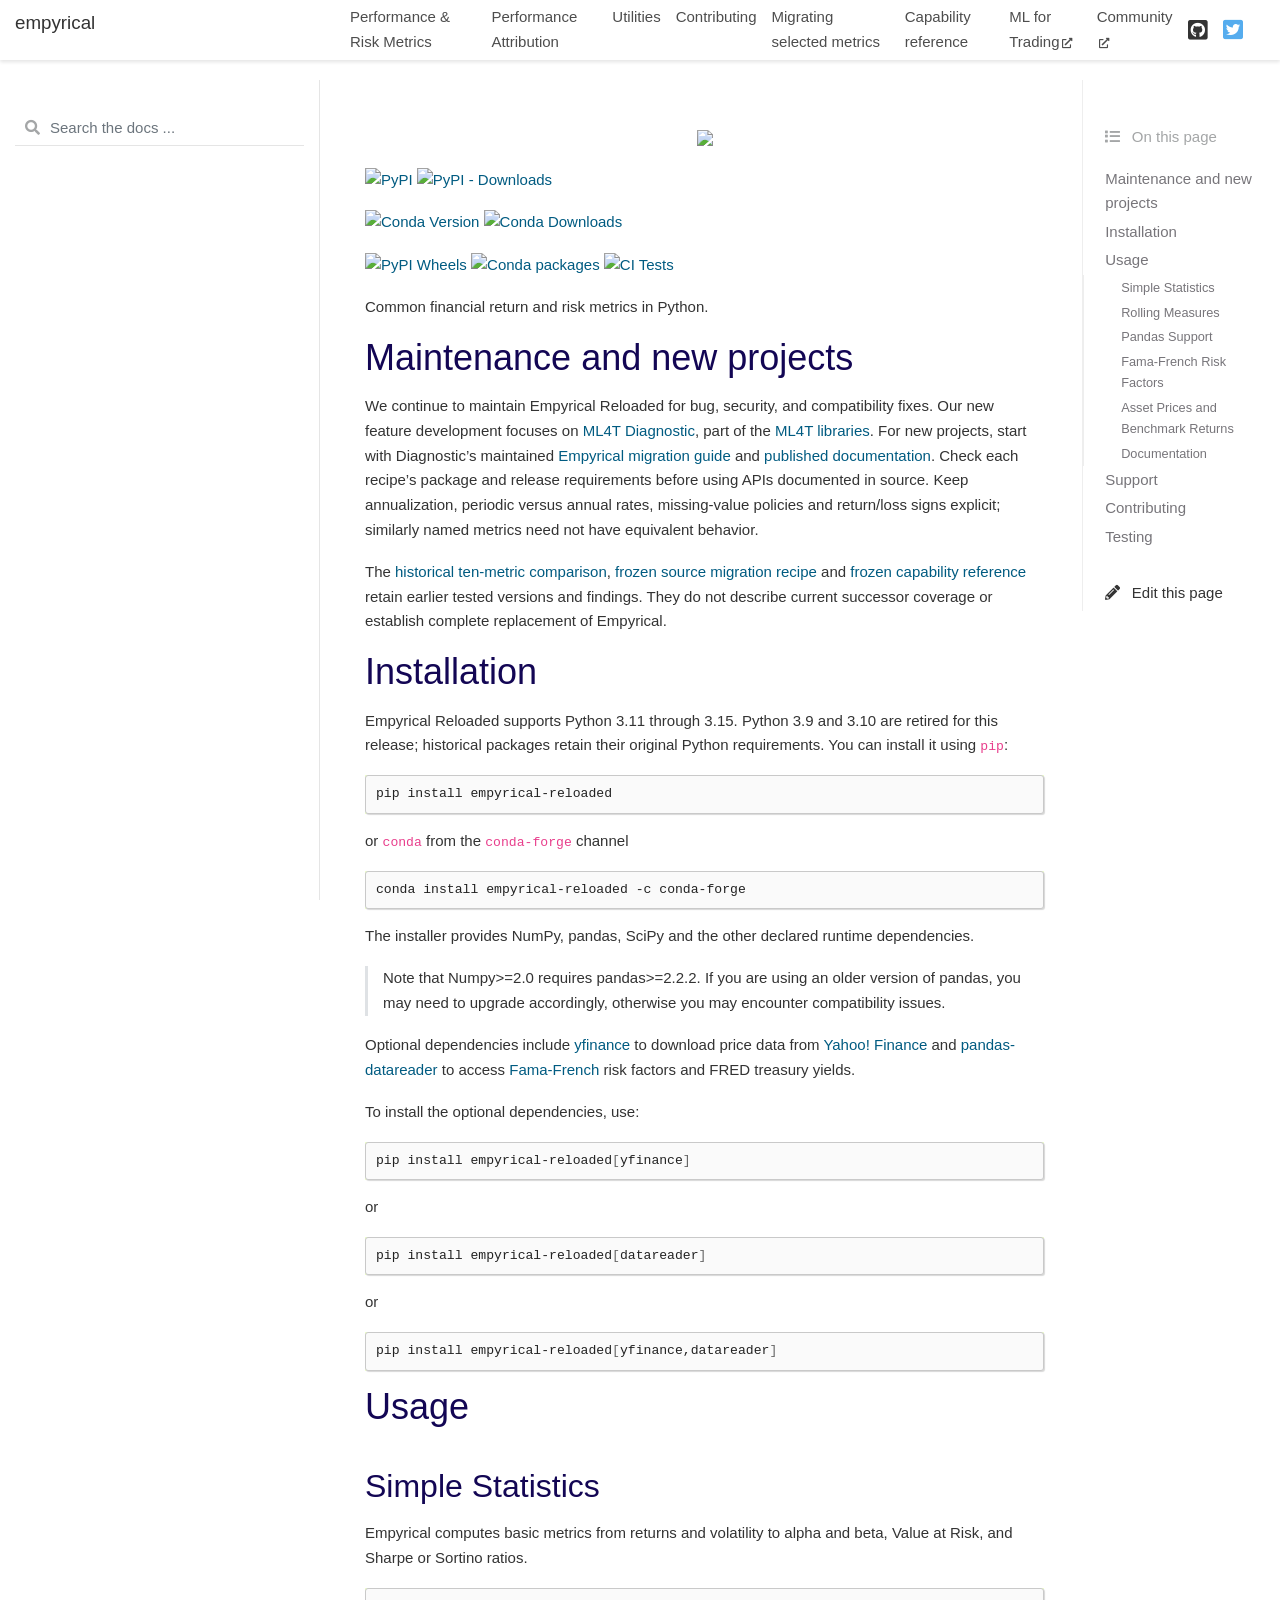
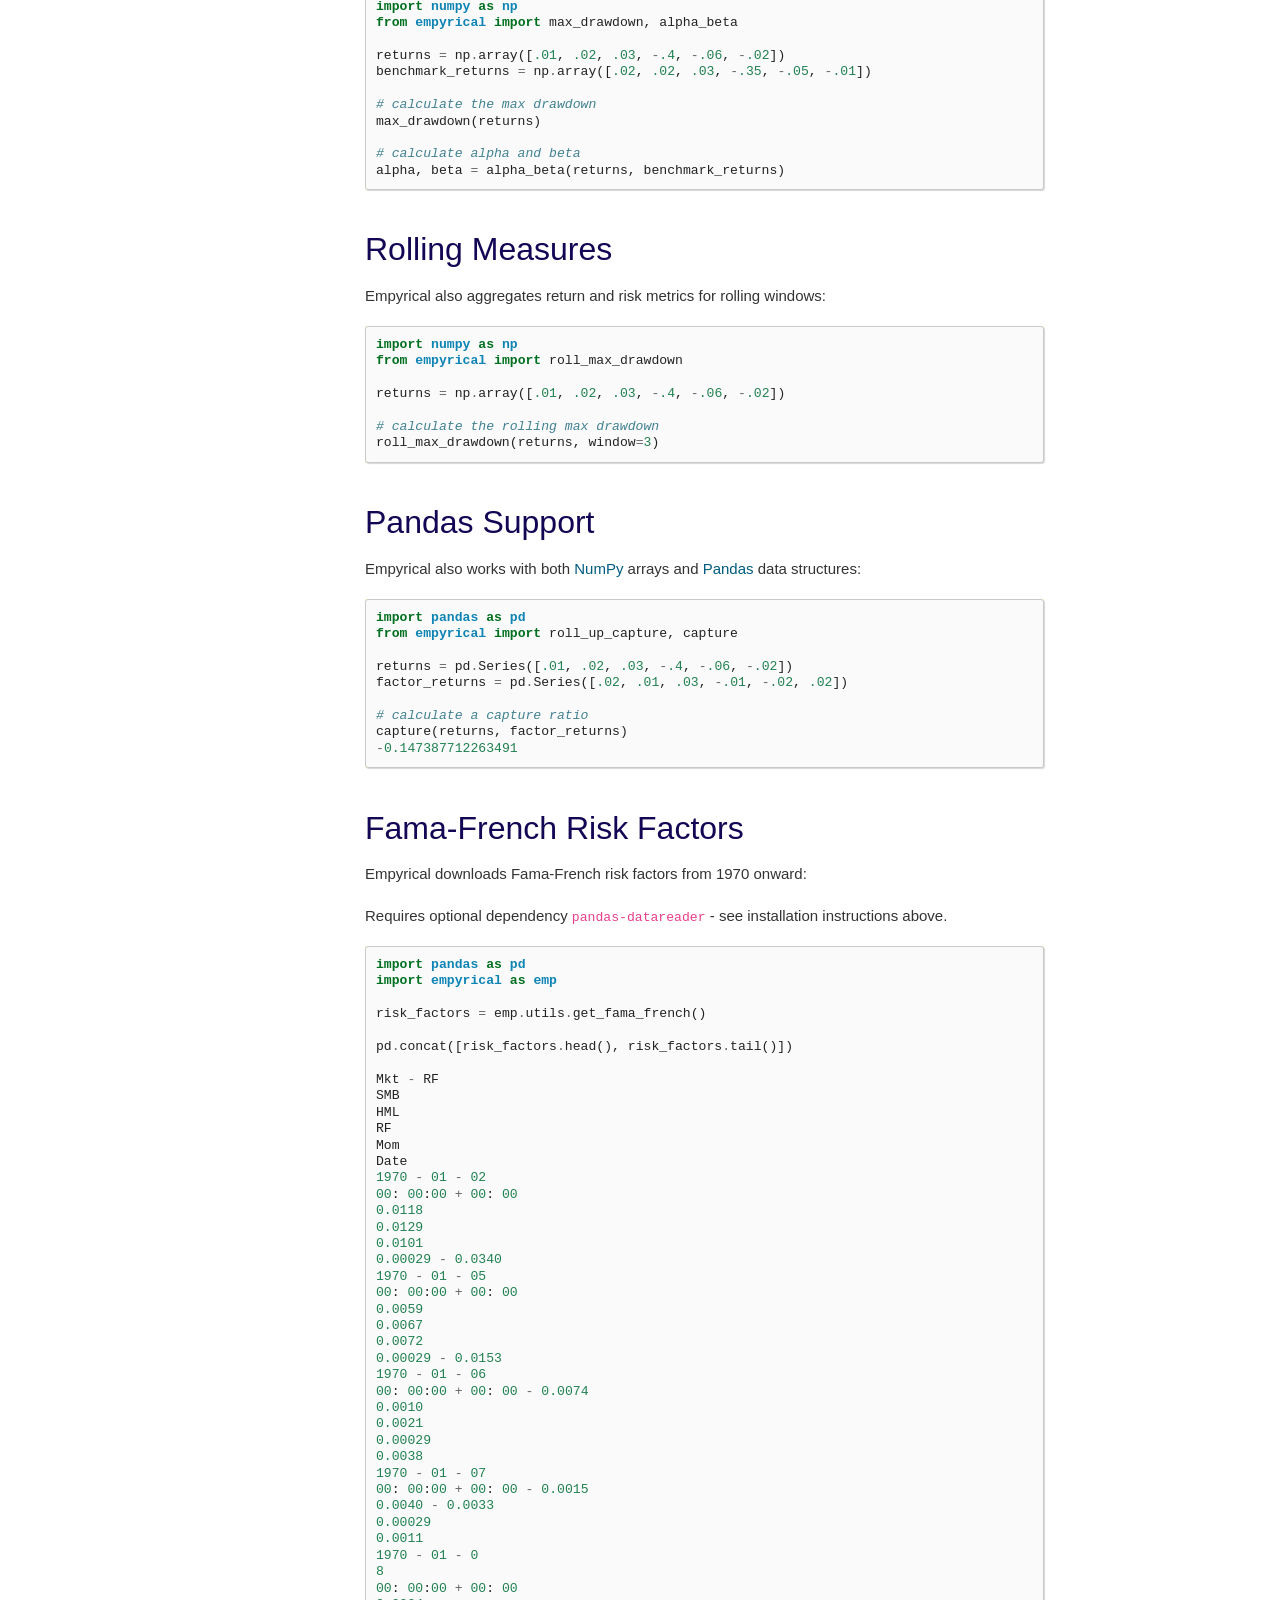
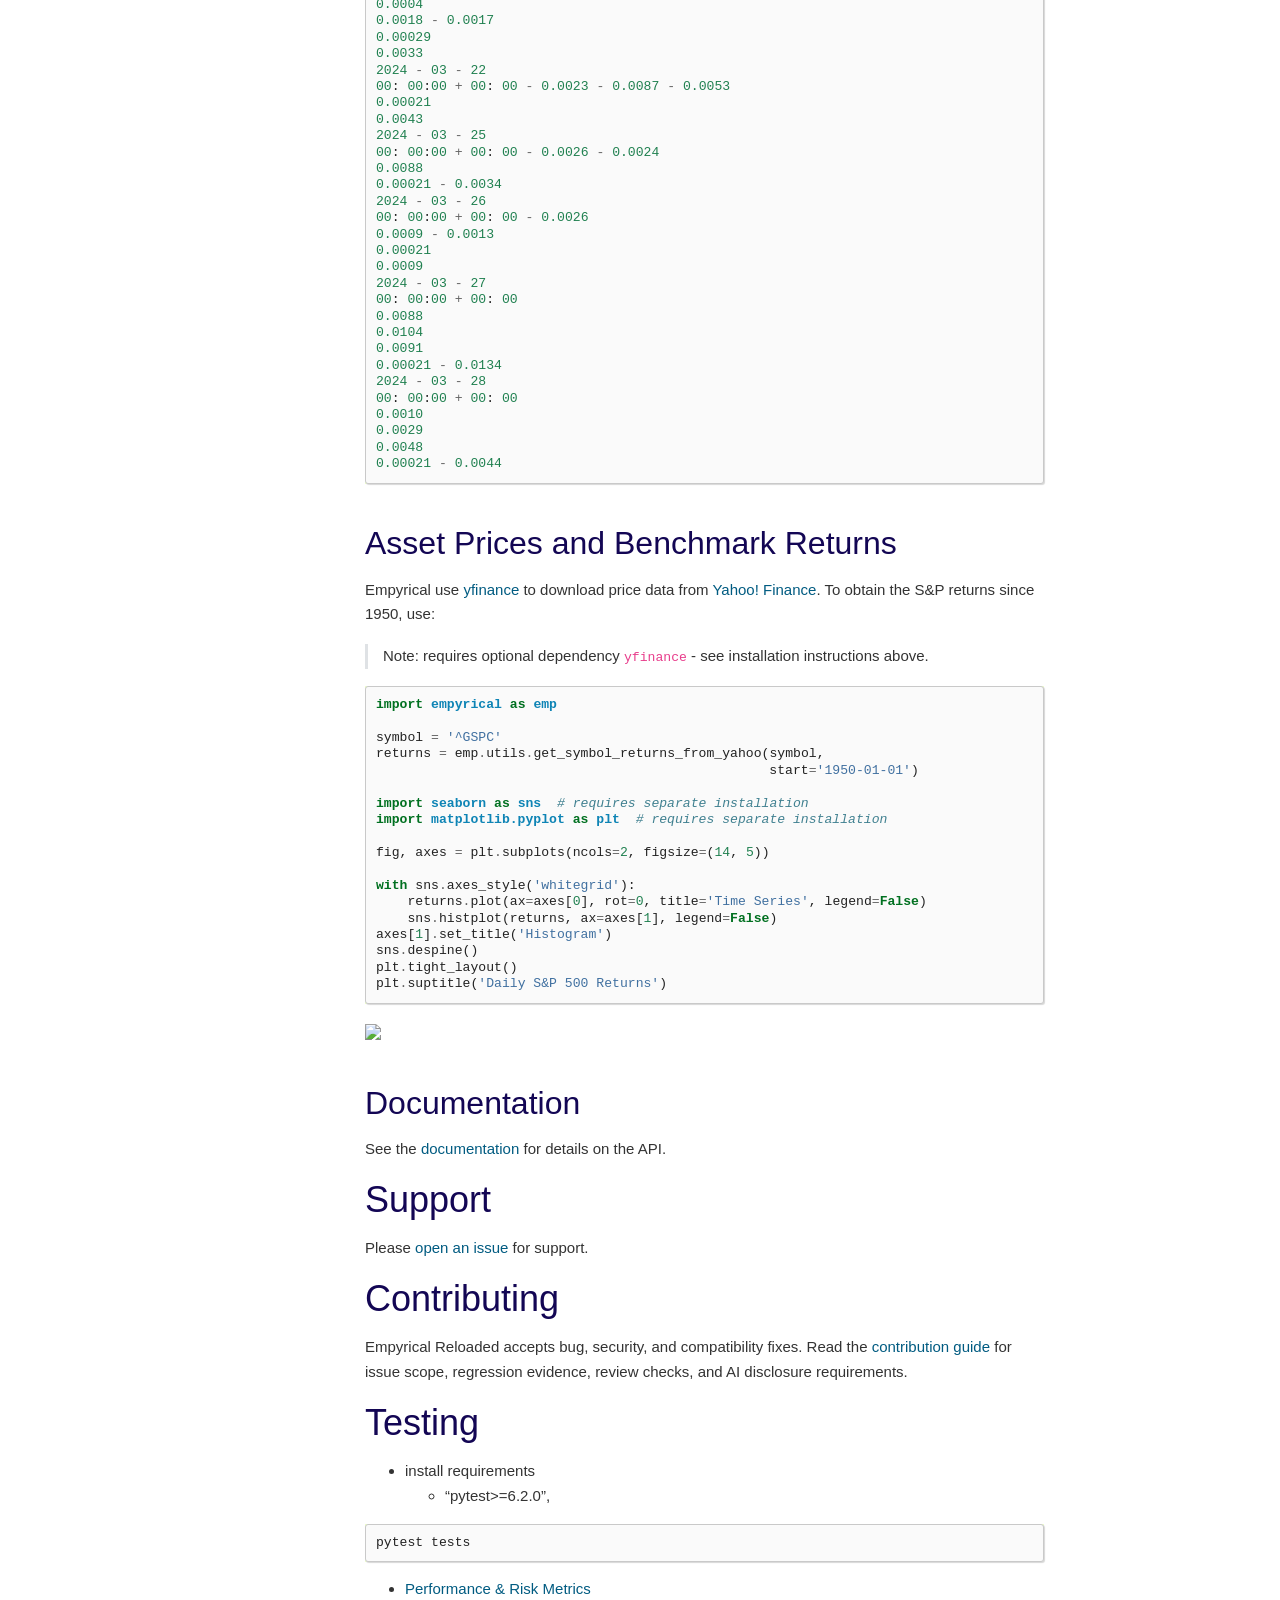
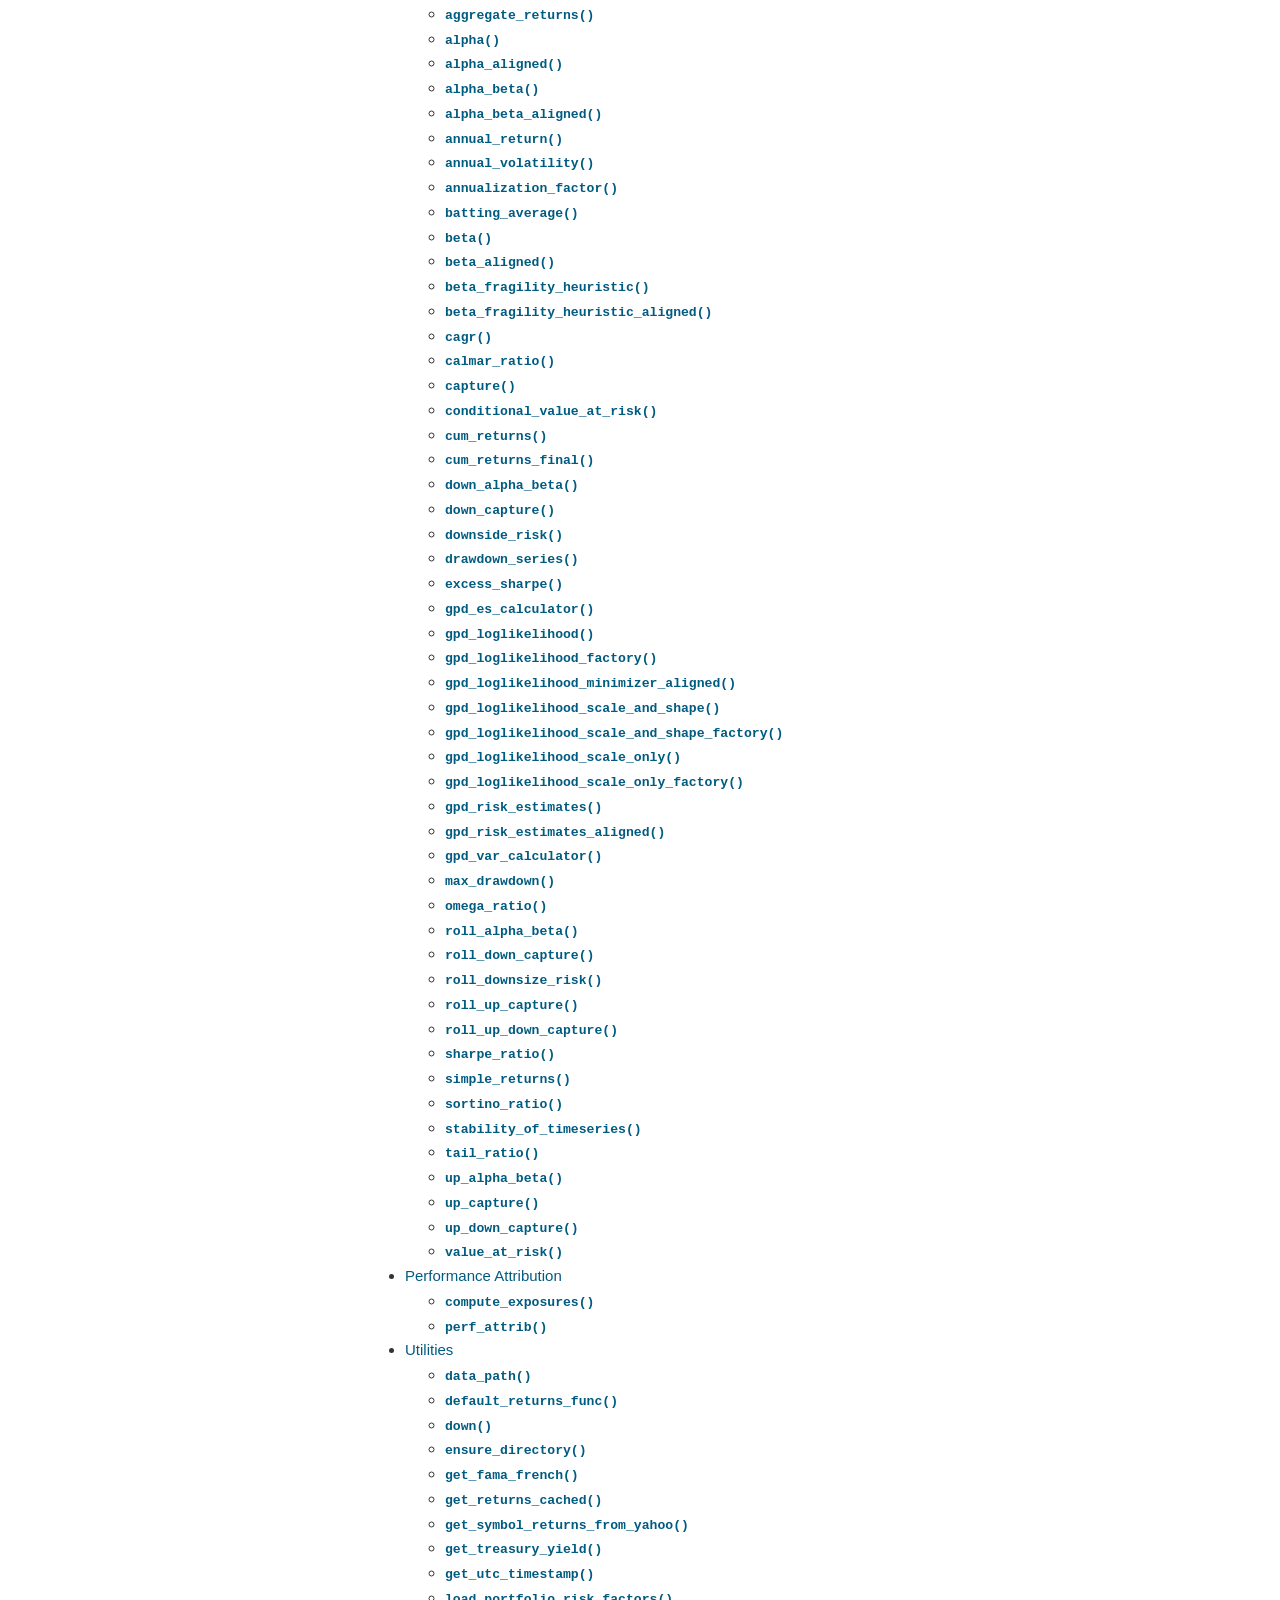
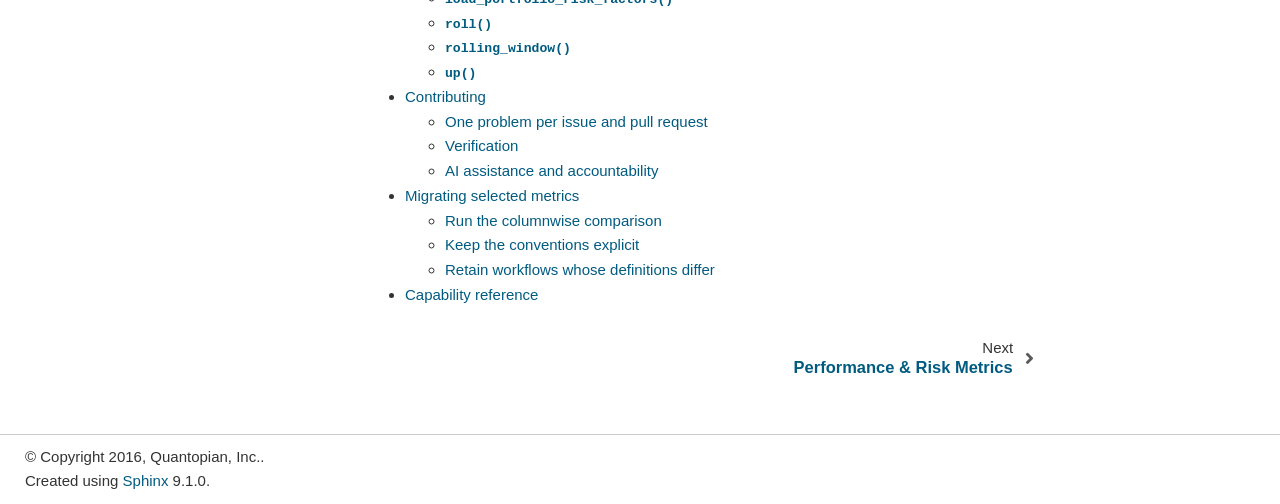
==== commit 1ca70653: "DOCS Publish Empyrical 0.7.1 with maintained migration navigation" ====
--- a/index.html
+++ b/index.html
@@ -1,14 +1,14 @@
-
 <!DOCTYPE html>
 
-<html>
+<html lang="en" data-content_root="./">
   <head>
     <meta charset="utf-8" />
-    <meta name="viewport" content="width=device-width, initial-scale=1.0" />
-    <title>empyrical &#8212; empyrical 0.5.7+0.g19ade20.dirty documentation</title>
-
-  <link href="_static/css/theme.css" rel="stylesheet" />
-  <link href="_static/css/index.c5995385ac14fb8791e8eb36b4908be2.css" rel="stylesheet" />
+    <meta name="viewport" content="width=device-width, initial-scale=1.0" /><meta name="viewport" content="width=device-width, initial-scale=1" />
+
+    <title>empyrical &#8212; empyrical 0.7.1 documentation</title>
+
+  <link href="_static/css/theme.css" rel="stylesheet">
+  <link href="_static/css/index.ff1ffe594081f20da1ef19478df9384b.css" rel="stylesheet">
 
 
   <link rel="stylesheet"
@@ -22,24 +22,37 @@
 
 
 
-    <link rel="stylesheet" href="_static/pygments.css" type="text/css" />
-    <link rel="stylesheet" href="_static/basic.css" type="text/css" />
-    <link rel="stylesheet" type="text/css" href="_static/copybutton.css" />
-
-  <link rel="preload" as="script" href="_static/js/index.1c5a1a01449ed65a7b51.js">
-
-    <script id="documentation_options" data-url_root="./" src="_static/documentation_options.js"></script>
-    <script src="_static/jquery.js"></script>
-    <script src="_static/underscore.js"></script>
-    <script src="_static/doctools.js"></script>
-    <script src="_static/clipboard.min.js"></script>
-    <script src="_static/copybutton.js"></script>
+    <link rel="stylesheet" type="text/css" href="_static/pygments.css?v=03e43079" />
+    <link rel="stylesheet" type="text/css" href="_static/css/blank.css?v=c4c5097c" />
+    <link rel="stylesheet" type="text/css" href="_static/copybutton.css?v=76b2166b" />
+
+  <link rel="preload" as="script" href="_static/js/index.be7d3bbb2ef33a8344ce.js">
+
+    <script src="_static/documentation_options.js?v=1027fec7"></script>
+    <script src="_static/doctools.js?v=fd6eb6e6"></script>
+    <script src="_static/sphinx_highlight.js?v=6ffebe34"></script>
+    <script src="_static/clipboard.min.js?v=a7894cd8"></script>
+    <script src="_static/copybutton.js?v=f281be69"></script>
     <script crossorigin="anonymous" integrity="sha256-Ae2Vz/4ePdIu6ZyI/5ZGsYnb+m0JlOmKPjt6XZ9JJkA=" src="https://cdnjs.cloudflare.com/ajax/libs/require.js/2.3.4/require.min.js"></script>
+    <link rel="canonical" href="https://empyrical.ml4trading.io/index.html" />
     <link rel="index" title="Index" href="genindex.html" />
     <link rel="search" title="Search" href="search.html" />
     <link rel="next" title="Performance &amp; Risk Metrics" href="stats.html" />
     <meta name="viewport" content="width=device-width, initial-scale=1" />
-    <meta name="docsearch:language" content="en" />
+    <meta name="docsearch:language" content="en">
+
+
+    <!-- Google Analytics -->
+
+<script async="" src="https://www.google-analytics.com/analytics.js"></script>
+<script>
+                        window.ga = window.ga || function () {
+                            (ga.q = ga.q || []).push(arguments) };
+                        ga.l = +new Date;
+                        ga('create', 'UA-74956955-3', 'auto');
+                        ga('set', 'anonymizeIp', true);
+                        ga('send', 'pageview');
+                    </script>
 
   </head>
   <body data-spy="scroll" data-target="#bd-toc-nav" data-offset="80">
@@ -87,6 +100,24 @@
  </a>
 </li>
 
+<li class="toctree-l1 nav-item">
+ <a class="reference internal nav-link" href="contributing.html">
+  Contributing
+ </a>
+</li>
+
+<li class="toctree-l1 nav-item">
+ <a class="reference internal nav-link" href="migration.html">
+  Migrating selected metrics
+ </a>
+</li>
+
+<li class="toctree-l1 nav-item">
+ <a class="reference internal nav-link" href="migration-reference.html">
+  Capability reference
+ </a>
+</li>
+
 
     <li class="nav-item">
         <a class="nav-link nav-external" href="https://ml4trading.io">ML for Trading<i class="fas fa-external-link-alt"></i></a>
@@ -106,7 +137,7 @@
       <div class="navbar-end-item">
         <ul id="navbar-icon-links" class="navbar-nav" aria-label="Icon Links">
         <li class="nav-item">
-          <a class="nav-link" href="https://github.com/stefan-jansen/emyrical-reloaded" rel="noopener" target="_blank" title="GitHub">
+          <a class="nav-link" href="https://github.com/stefan-jansen/empyrical-reloaded" rel="noopener" target="_blank" title="GitHub">
             <span><i class="fab fa-github-square"></i></span>
             <label class="sr-only">GitHub</label>
           </a>
@@ -157,6 +188,11 @@
     <ul class="visible nav section-nav flex-column">
  <li class="toc-h1 nav-item toc-entry">
   <a class="reference internal nav-link" href="#">
+   Maintenance and new projects
+  </a>
+ </li>
+ <li class="toc-h1 nav-item toc-entry">
+  <a class="reference internal nav-link" href="#installation">
    Installation
   </a>
  </li>
@@ -221,7 +257,7 @@
 
 
 <div class="tocsection editthispage">
-    <a href="https://github.com/stefan-jansen/empyrical-reloaded/edit/main/docs/source/index.rst">
+    <a href="https://github.com/stefan-jansen/empyrical-reloaded/edit/0.7.1/docs/source/index.rst">
         <i class="fas fa-pencil-alt"></i> Edit this page
     </a>
 </div>
@@ -244,42 +280,77 @@
 <a href="https://empyrical.ml4trading.io">
 <img src="https://i.imgur.com/PbZNeud.png" width="35%">
 </a>
-</p><a class="reference external image-reference" href="https://img.shields.io/pypi/v/empyrical-reloaded"><img alt="PyPI" src="https://img.shields.io/pypi/v/empyrical-reloaded" /></a>
-<a class="reference external image-reference" href="https://img.shields.io/conda/vn/ml4t/empyrical-reloaded"><img alt="Conda (channel only)" src="https://img.shields.io/conda/vn/ml4t/empyrical-reloaded" /></a>
-<a class="reference external image-reference" href="https://github.com/stefan-jansen/empyrical-reloaded/actions/workflows/build_wheels.yml"><img alt="PyPI Wheels" src="https://github.com/stefan-jansen/empyrical-reloaded/actions/workflows/build_wheels.yml/badge.svg" /></a>
-<a class="reference external image-reference" href="https://github.com/stefan-jansen/empyrical-reloaded/actions/workflows/conda_package.yml"><img alt="Conda packages" src="https://github.com/stefan-jansen/empyrical-reloaded/actions/workflows/conda_package.yml/badge.svg" /></a>
-<a class="reference external image-reference" href="https://github.com/stefan-jansen/empyrical-reloaded/actions/workflows/unit_tests.yml"><img alt="CI Tests" src="https://github.com/stefan-jansen/empyrical-reloaded/actions/workflows/unit_tests.yml/badge.svg" /></a>
+</p><p><a class="reference external" href="https://img.shields.io/pypi/v/empyrical-reloaded"><img alt="PyPI" src="https://img.shields.io/pypi/v/empyrical-reloaded" /></a>
+<a class="reference external" href="https://img.shields.io/pypi/dm/empyrical-reloaded"><img alt="PyPI - Downloads" src="https://img.shields.io/pypi/dm/empyrical-reloaded" /></a></p>
+<p><a class="reference external" href="https://anaconda.org/conda-forge/empyrical-reloaded"><img alt="Conda Version" src="https://img.shields.io/conda/vn/conda-forge/empyrical-reloaded.svg" /></a>
+<a class="reference external" href="https://anaconda.org/conda-forge/empyrical-reloaded"><img alt="Conda Downloads" src="https://img.shields.io/conda/dn/conda-forge/empyrical-reloaded.svg" /></a></p>
+<p><a class="reference external" href="https://github.com/stefan-jansen/empyrical-reloaded/actions/workflows/build_wheels.yml"><img alt="PyPI Wheels" src="https://github.com/stefan-jansen/empyrical-reloaded/actions/workflows/build_wheels.yml/badge.svg" /></a>
+<a class="reference external" href="https://github.com/stefan-jansen/empyrical-reloaded/actions/workflows/conda_package.yml"><img alt="Conda packages" src="https://github.com/stefan-jansen/empyrical-reloaded/actions/workflows/conda_package.yml/badge.svg" /></a>
+<a class="reference external" href="https://github.com/stefan-jansen/empyrical-reloaded/actions/workflows/unit_tests.yml"><img alt="CI Tests" src="https://github.com/stefan-jansen/empyrical-reloaded/actions/workflows/unit_tests.yml/badge.svg" /></a></p>
 <p>Common financial return and risk metrics in Python.</p>
-<div class="section" id="installation">
-<h1>Installation<a class="headerlink" href="#installation" title="Permalink to this headline">¶</a></h1>
-<p>empyrical requires Python 3.7+. You can install it using <code class="docutils literal notranslate"><span class="pre">pip</span></code>:</p>
-<div class="highlight-bash notranslate"><div class="highlight"><pre><span></span>pip install empyrical-reloaded
-</pre></div>
-</div>
-<p>or <code class="docutils literal notranslate"><span class="pre">conda</span></code>:</p>
-<div class="highlight-bash notranslate"><div class="highlight"><pre><span></span>conda install empyrical-reloaded -c ml4t -c ranaroussi
-</pre></div>
-</div>
-<p>empyrical requires and installs the following packages while executing the above commands:</p>
-<ul class="simple">
-<li><p>numpy&gt;=1.9.2</p></li>
-<li><p>pandas&gt;=1.0.0</p></li>
-<li><p>scipy&gt;=0.15.1</p></li>
-<li><p>pandas-datareader&gt;=0.4</p></li>
-<li><p>yfinance&gt;=0.1.59</p></li>
-</ul>
-<p>Empyrical uses <a class="reference external" href="https://github.com/ranaroussi/yfinance">yfinance</a> to download price data from <a class="reference external" href="https://finance.yahoo.com/">Yahoo! Finance</a> and <a class="reference external" href="https://pandas-datareader.readthedocs.io/en/latest/">pandas-datareader</a> to access <a class="reference external" href="https://mba.tuck.dartmouth.edu/pages/faculty/ken.french/data_library.html">Fama-French</a> risk factors.</p>
-</div>
-<div class="section" id="usage">
-<h1>Usage<a class="headerlink" href="#usage" title="Permalink to this headline">¶</a></h1>
-<div class="section" id="simple-statistics">
-<h2>Simple Statistics<a class="headerlink" href="#simple-statistics" title="Permalink to this headline">¶</a></h2>
-<p>Empyrical computes basic metrics from returns and volatility to alpha and beta, Value at Risk, and Shorpe or Sortino ratios.</p>
-<div class="highlight-python notranslate"><div class="highlight"><pre><span></span><span class="kn">import</span> <span class="nn">numpy</span> <span class="k">as</span> <span class="nn">np</span>
-<span class="kn">from</span> <span class="nn">empyrical</span> <span class="kn">import</span> <span class="n">max_drawdown</span><span class="p">,</span> <span class="n">alpha_beta</span>
-
-<span class="n">returns</span> <span class="o">=</span> <span class="n">np</span><span class="o">.</span><span class="n">array</span><span class="p">([</span><span class="o">.</span><span class="mi">01</span><span class="p">,</span> <span class="o">.</span><span class="mi">02</span><span class="p">,</span> <span class="o">.</span><span class="mi">03</span><span class="p">,</span> <span class="o">-.</span><span class="mi">4</span><span class="p">,</span> <span class="o">-.</span><span class="mi">06</span><span class="p">,</span> <span class="o">-.</span><span class="mi">02</span><span class="p">])</span>
-<span class="n">benchmark_returns</span> <span class="o">=</span> <span class="n">np</span><span class="o">.</span><span class="n">array</span><span class="p">([</span><span class="o">.</span><span class="mi">02</span><span class="p">,</span> <span class="o">.</span><span class="mi">02</span><span class="p">,</span> <span class="o">.</span><span class="mi">03</span><span class="p">,</span> <span class="o">-.</span><span class="mi">35</span><span class="p">,</span> <span class="o">-.</span><span class="mi">05</span><span class="p">,</span> <span class="o">-.</span><span class="mi">01</span><span class="p">])</span>
+<section id="maintenance-and-new-projects">
+<h1>Maintenance and new projects<a class="headerlink" href="#maintenance-and-new-projects" title="Link to this heading">¶</a></h1>
+<p>We continue to maintain Empyrical Reloaded for bug, security, and compatibility fixes.
+Our new feature development focuses on <a class="reference external" href="https://github.com/ml4t/diagnostic">ML4T Diagnostic</a>,
+part of the <a class="reference external" href="https://www.ml4trading.io/">ML4T libraries</a>.
+For new projects, start with Diagnostic’s maintained
+<a class="reference external" href="https://github.com/ml4t/diagnostic/blob/main/docs/user-guide/empyrical-migration.md">Empyrical migration guide</a>
+and <a class="reference external" href="https://www.ml4trading.io/docs/diagnostic/">published documentation</a>.
+Check each recipe’s package and release requirements before using APIs documented in source.
+Keep annualization, periodic versus annual rates, missing-value policies and return/loss signs
+explicit; similarly named metrics need not have equivalent behavior.</p>
+<p>The <a class="reference external" href="https://github.com/ml4t/diagnostic/blob/942f367f2f6aff269804d2600ba34814c661bf61/docs/user-guide/empyrical-migration.md">historical ten-metric comparison</a>,
+<a class="reference external" href="https://github.com/stefan-jansen/empyrical-reloaded/blob/130cadc471925d3e1160157ca5d5b33cb02ebbc4/docs/source/migration.rst">frozen source migration recipe</a>
+and <a class="reference external" href="https://github.com/stefan-jansen/empyrical-reloaded/blob/130cadc471925d3e1160157ca5d5b33cb02ebbc4/docs/source/migration-reference.rst">frozen capability reference</a>
+retain earlier tested versions and findings. They do not describe current successor coverage
+or establish complete replacement of Empyrical.</p>
+</section>
+<section id="installation">
+<h1>Installation<a class="headerlink" href="#installation" title="Link to this heading">¶</a></h1>
+<p>Empyrical Reloaded supports Python 3.11 through 3.15. Python 3.9 and 3.10 are retired
+for this release; historical packages retain their original Python requirements.
+You can install it using <code class="docutils literal notranslate"><span class="pre">pip</span></code>:</p>
+<div class="highlight-bash notranslate"><div class="highlight"><pre><span></span>pip<span class="w"> </span>install<span class="w"> </span>empyrical-reloaded
+</pre></div>
+</div>
+<p>or <code class="docutils literal notranslate"><span class="pre">conda</span></code> from the <code class="docutils literal notranslate"><span class="pre">conda-forge</span></code> channel</p>
+<div class="highlight-bash notranslate"><div class="highlight"><pre><span></span>conda<span class="w"> </span>install<span class="w"> </span>empyrical-reloaded<span class="w"> </span>-c<span class="w"> </span>conda-forge
+</pre></div>
+</div>
+<p>The installer provides NumPy, pandas, SciPy and the other declared runtime dependencies.</p>
+<blockquote>
+<div><p>Note that Numpy&gt;=2.0 requires pandas&gt;=2.2.2. If you are using an older version of pandas, you may need to upgrade
+accordingly, otherwise you may encounter compatibility issues.</p>
+</div></blockquote>
+<p>Optional dependencies include <a class="reference external" href="https://github.com/ranaroussi/yfinance">yfinance</a> to download price data
+from <a class="reference external" href="https://finance.yahoo.com/">Yahoo! Finance</a>
+and <a class="reference external" href="https://pandas-datareader.readthedocs.io/en/latest/">pandas-datareader</a> to
+access <a class="reference external" href="https://mba.tuck.dartmouth.edu/pages/faculty/ken.french/data_library.html">Fama-French</a> risk factors and FRED
+treasury yields.</p>
+<p>To install the optional dependencies, use:</p>
+<div class="highlight-bash notranslate"><div class="highlight"><pre><span></span>pip<span class="w"> </span>install<span class="w"> </span>empyrical-reloaded<span class="o">[</span>yfinance<span class="o">]</span>
+</pre></div>
+</div>
+<p>or</p>
+<div class="highlight-bash notranslate"><div class="highlight"><pre><span></span>pip<span class="w"> </span>install<span class="w"> </span>empyrical-reloaded<span class="o">[</span>datareader<span class="o">]</span>
+</pre></div>
+</div>
+<p>or</p>
+<div class="highlight-bash notranslate"><div class="highlight"><pre><span></span>pip<span class="w"> </span>install<span class="w"> </span>empyrical-reloaded<span class="o">[</span>yfinance,datareader<span class="o">]</span>
+</pre></div>
+</div>
+</section>
+<section id="usage">
+<h1>Usage<a class="headerlink" href="#usage" title="Link to this heading">¶</a></h1>
+<section id="simple-statistics">
+<h2>Simple Statistics<a class="headerlink" href="#simple-statistics" title="Link to this heading">¶</a></h2>
+<p>Empyrical computes basic metrics from returns and volatility to alpha and beta, Value at Risk, and Sharpe or Sortino
+ratios.</p>
+<div class="highlight-python notranslate"><div class="highlight"><pre><span></span><span class="kn">import</span><span class="w"> </span><span class="nn">numpy</span><span class="w"> </span><span class="k">as</span><span class="w"> </span><span class="nn">np</span>
+<span class="kn">from</span><span class="w"> </span><span class="nn">empyrical</span><span class="w"> </span><span class="kn">import</span> <span class="n">max_drawdown</span><span class="p">,</span> <span class="n">alpha_beta</span>
+
+<span class="n">returns</span> <span class="o">=</span> <span class="n">np</span><span class="o">.</span><span class="n">array</span><span class="p">([</span><span class="mf">.01</span><span class="p">,</span> <span class="mf">.02</span><span class="p">,</span> <span class="mf">.03</span><span class="p">,</span> <span class="o">-</span><span class="mf">.4</span><span class="p">,</span> <span class="o">-</span><span class="mf">.06</span><span class="p">,</span> <span class="o">-</span><span class="mf">.02</span><span class="p">])</span>
+<span class="n">benchmark_returns</span> <span class="o">=</span> <span class="n">np</span><span class="o">.</span><span class="n">array</span><span class="p">([</span><span class="mf">.02</span><span class="p">,</span> <span class="mf">.02</span><span class="p">,</span> <span class="mf">.03</span><span class="p">,</span> <span class="o">-</span><span class="mf">.35</span><span class="p">,</span> <span class="o">-</span><span class="mf">.05</span><span class="p">,</span> <span class="o">-</span><span class="mf">.01</span><span class="p">])</span>
 
 <span class="c1"># calculate the max drawdown</span>
 <span class="n">max_drawdown</span><span class="p">(</span><span class="n">returns</span><span class="p">)</span>
@@ -288,130 +359,276 @@
 <span class="n">alpha</span><span class="p">,</span> <span class="n">beta</span> <span class="o">=</span> <span class="n">alpha_beta</span><span class="p">(</span><span class="n">returns</span><span class="p">,</span> <span class="n">benchmark_returns</span><span class="p">)</span>
 </pre></div>
 </div>
-</div>
-<div class="section" id="rolling-measures">
-<h2>Rolling Measures<a class="headerlink" href="#rolling-measures" title="Permalink to this headline">¶</a></h2>
-<p>Empyrical also aggregates returna nd risk metrics for rolling windows:</p>
-<div class="highlight-python notranslate"><div class="highlight"><pre><span></span><span class="kn">import</span> <span class="nn">numpy</span> <span class="k">as</span> <span class="nn">np</span>
-<span class="kn">from</span> <span class="nn">empyrical</span> <span class="kn">import</span> <span class="n">roll_max_drawdown</span>
-
-<span class="n">returns</span> <span class="o">=</span> <span class="n">np</span><span class="o">.</span><span class="n">array</span><span class="p">([</span><span class="o">.</span><span class="mi">01</span><span class="p">,</span> <span class="o">.</span><span class="mi">02</span><span class="p">,</span> <span class="o">.</span><span class="mi">03</span><span class="p">,</span> <span class="o">-.</span><span class="mi">4</span><span class="p">,</span> <span class="o">-.</span><span class="mi">06</span><span class="p">,</span> <span class="o">-.</span><span class="mi">02</span><span class="p">])</span>
+</section>
+<section id="rolling-measures">
+<h2>Rolling Measures<a class="headerlink" href="#rolling-measures" title="Link to this heading">¶</a></h2>
+<p>Empyrical also aggregates return and risk metrics for rolling windows:</p>
+<div class="highlight-python notranslate"><div class="highlight"><pre><span></span><span class="kn">import</span><span class="w"> </span><span class="nn">numpy</span><span class="w"> </span><span class="k">as</span><span class="w"> </span><span class="nn">np</span>
+<span class="kn">from</span><span class="w"> </span><span class="nn">empyrical</span><span class="w"> </span><span class="kn">import</span> <span class="n">roll_max_drawdown</span>
+
+<span class="n">returns</span> <span class="o">=</span> <span class="n">np</span><span class="o">.</span><span class="n">array</span><span class="p">([</span><span class="mf">.01</span><span class="p">,</span> <span class="mf">.02</span><span class="p">,</span> <span class="mf">.03</span><span class="p">,</span> <span class="o">-</span><span class="mf">.4</span><span class="p">,</span> <span class="o">-</span><span class="mf">.06</span><span class="p">,</span> <span class="o">-</span><span class="mf">.02</span><span class="p">])</span>
 
 <span class="c1"># calculate the rolling max drawdown</span>
 <span class="n">roll_max_drawdown</span><span class="p">(</span><span class="n">returns</span><span class="p">,</span> <span class="n">window</span><span class="o">=</span><span class="mi">3</span><span class="p">)</span>
 </pre></div>
 </div>
-</div>
-<div class="section" id="pandas-support">
-<h2>Pandas Support<a class="headerlink" href="#pandas-support" title="Permalink to this headline">¶</a></h2>
-<p>Empyrical also works with both <a class="reference external" href="https://numpy.org/">NumPy</a> arrays and <a class="reference external" href="https://pandas.pydata.org/">Pandas</a> data structures:</p>
-<div class="highlight-python notranslate"><div class="highlight"><pre><span></span><span class="kn">import</span> <span class="nn">pandas</span> <span class="k">as</span> <span class="nn">pd</span>
-<span class="kn">from</span> <span class="nn">empyrical</span> <span class="kn">import</span> <span class="n">roll_up_capture</span><span class="p">,</span> <span class="n">capture</span>
-
-<span class="n">returns</span> <span class="o">=</span> <span class="n">pd</span><span class="o">.</span><span class="n">Series</span><span class="p">([</span><span class="o">.</span><span class="mi">01</span><span class="p">,</span> <span class="o">.</span><span class="mi">02</span><span class="p">,</span> <span class="o">.</span><span class="mi">03</span><span class="p">,</span> <span class="o">-.</span><span class="mi">4</span><span class="p">,</span> <span class="o">-.</span><span class="mi">06</span><span class="p">,</span> <span class="o">-.</span><span class="mi">02</span><span class="p">])</span>
-<span class="n">factor_returns</span> <span class="o">=</span> <span class="n">pd</span><span class="o">.</span><span class="n">Series</span><span class="p">([</span><span class="o">.</span><span class="mi">02</span><span class="p">,</span> <span class="o">.</span><span class="mi">01</span><span class="p">,</span> <span class="o">.</span><span class="mi">03</span><span class="p">,</span> <span class="o">-.</span><span class="mi">01</span><span class="p">,</span> <span class="o">-.</span><span class="mi">02</span><span class="p">,</span> <span class="o">.</span><span class="mi">02</span><span class="p">])</span>
+</section>
+<section id="pandas-support">
+<h2>Pandas Support<a class="headerlink" href="#pandas-support" title="Link to this heading">¶</a></h2>
+<p>Empyrical also works with both <a class="reference external" href="https://numpy.org/">NumPy</a> arrays and <a class="reference external" href="https://pandas.pydata.org/">Pandas</a> data
+structures:</p>
+<div class="highlight-python notranslate"><div class="highlight"><pre><span></span><span class="kn">import</span><span class="w"> </span><span class="nn">pandas</span><span class="w"> </span><span class="k">as</span><span class="w"> </span><span class="nn">pd</span>
+<span class="kn">from</span><span class="w"> </span><span class="nn">empyrical</span><span class="w"> </span><span class="kn">import</span> <span class="n">roll_up_capture</span><span class="p">,</span> <span class="n">capture</span>
+
+<span class="n">returns</span> <span class="o">=</span> <span class="n">pd</span><span class="o">.</span><span class="n">Series</span><span class="p">([</span><span class="mf">.01</span><span class="p">,</span> <span class="mf">.02</span><span class="p">,</span> <span class="mf">.03</span><span class="p">,</span> <span class="o">-</span><span class="mf">.4</span><span class="p">,</span> <span class="o">-</span><span class="mf">.06</span><span class="p">,</span> <span class="o">-</span><span class="mf">.02</span><span class="p">])</span>
+<span class="n">factor_returns</span> <span class="o">=</span> <span class="n">pd</span><span class="o">.</span><span class="n">Series</span><span class="p">([</span><span class="mf">.02</span><span class="p">,</span> <span class="mf">.01</span><span class="p">,</span> <span class="mf">.03</span><span class="p">,</span> <span class="o">-</span><span class="mf">.01</span><span class="p">,</span> <span class="o">-</span><span class="mf">.02</span><span class="p">,</span> <span class="mf">.02</span><span class="p">])</span>
 
 <span class="c1"># calculate a capture ratio</span>
 <span class="n">capture</span><span class="p">(</span><span class="n">returns</span><span class="p">,</span> <span class="n">factor_returns</span><span class="p">)</span>
 <span class="o">-</span><span class="mf">0.147387712263491</span>
 </pre></div>
 </div>
-</div>
-<div class="section" id="fama-french-risk-factors">
-<h2>Fama-French Risk Factors<a class="headerlink" href="#fama-french-risk-factors" title="Permalink to this headline">¶</a></h2>
+</section>
+<section id="fama-french-risk-factors">
+<h2>Fama-French Risk Factors<a class="headerlink" href="#fama-french-risk-factors" title="Link to this heading">¶</a></h2>
 <p>Empyrical downloads Fama-French risk factors from 1970 onward:</p>
-<div class="highlight-python notranslate"><div class="highlight"><pre><span></span><span class="kn">import</span> <span class="nn">empyrical</span> <span class="k">as</span> <span class="nn">emp</span>
+<p>Requires optional dependency <code class="docutils literal notranslate"><span class="pre">pandas-datareader</span></code> - see installation instructions above.</p>
+<div class="highlight-python notranslate"><div class="highlight"><pre><span></span><span class="kn">import</span><span class="w"> </span><span class="nn">pandas</span><span class="w"> </span><span class="k">as</span><span class="w"> </span><span class="nn">pd</span>
+<span class="kn">import</span><span class="w"> </span><span class="nn">empyrical</span><span class="w"> </span><span class="k">as</span><span class="w"> </span><span class="nn">emp</span>
 
 <span class="n">risk_factors</span> <span class="o">=</span> <span class="n">emp</span><span class="o">.</span><span class="n">utils</span><span class="o">.</span><span class="n">get_fama_french</span><span class="p">()</span>
 
-<span class="n">risk_factors</span><span class="o">.</span><span class="n">head</span><span class="p">()</span><span class="o">.</span><span class="n">append</span><span class="p">(</span><span class="n">risk_factors</span><span class="o">.</span><span class="n">tail</span><span class="p">())</span>
-
-                           <span class="n">Mkt</span><span class="o">-</span><span class="n">RF</span>     <span class="n">SMB</span>     <span class="n">HML</span>       <span class="n">RF</span>     <span class="n">Mom</span>
+<span class="n">pd</span><span class="o">.</span><span class="n">concat</span><span class="p">([</span><span class="n">risk_factors</span><span class="o">.</span><span class="n">head</span><span class="p">(),</span> <span class="n">risk_factors</span><span class="o">.</span><span class="n">tail</span><span class="p">()])</span>
+
+<span class="n">Mkt</span> <span class="o">-</span> <span class="n">RF</span>
+<span class="n">SMB</span>
+<span class="n">HML</span>
+<span class="n">RF</span>
+<span class="n">Mom</span>
 <span class="n">Date</span>
-<span class="mi">1970</span><span class="o">-</span><span class="mi">01</span><span class="o">-</span><span class="mi">02</span> <span class="mi">00</span><span class="p">:</span><span class="mi">00</span><span class="p">:</span><span class="mi">00</span><span class="o">+</span><span class="mi">00</span><span class="p">:</span><span class="mi">00</span>  <span class="mf">0.0118</span>  <span class="mf">0.0131</span>  <span class="mf">0.0100</span>  <span class="mf">0.00029</span> <span class="o">-</span><span class="mf">0.0341</span>
-<span class="mi">1970</span><span class="o">-</span><span class="mi">01</span><span class="o">-</span><span class="mi">05</span> <span class="mi">00</span><span class="p">:</span><span class="mi">00</span><span class="p">:</span><span class="mi">00</span><span class="o">+</span><span class="mi">00</span><span class="p">:</span><span class="mi">00</span>  <span class="mf">0.0059</span>  <span class="mf">0.0066</span>  <span class="mf">0.0072</span>  <span class="mf">0.00029</span> <span class="o">-</span><span class="mf">0.0152</span>
-<span class="mi">1970</span><span class="o">-</span><span class="mi">01</span><span class="o">-</span><span class="mi">06</span> <span class="mi">00</span><span class="p">:</span><span class="mi">00</span><span class="p">:</span><span class="mi">00</span><span class="o">+</span><span class="mi">00</span><span class="p">:</span><span class="mi">00</span> <span class="o">-</span><span class="mf">0.0074</span>  <span class="mf">0.0010</span>  <span class="mf">0.0020</span>  <span class="mf">0.00029</span>  <span class="mf">0.0040</span>
-<span class="mi">1970</span><span class="o">-</span><span class="mi">01</span><span class="o">-</span><span class="mi">07</span> <span class="mi">00</span><span class="p">:</span><span class="mi">00</span><span class="p">:</span><span class="mi">00</span><span class="o">+</span><span class="mi">00</span><span class="p">:</span><span class="mi">00</span> <span class="o">-</span><span class="mf">0.0015</span>  <span class="mf">0.0039</span> <span class="o">-</span><span class="mf">0.0032</span>  <span class="mf">0.00029</span>  <span class="mf">0.0011</span>
-<span class="mi">1970</span><span class="o">-</span><span class="mi">01</span><span class="o">-</span><span class="mi">08</span> <span class="mi">00</span><span class="p">:</span><span class="mi">00</span><span class="p">:</span><span class="mi">00</span><span class="o">+</span><span class="mi">00</span><span class="p">:</span><span class="mi">00</span>  <span class="mf">0.0004</span>  <span class="mf">0.0018</span> <span class="o">-</span><span class="mf">0.0015</span>  <span class="mf">0.00029</span>  <span class="mf">0.0033</span>
-<span class="mi">2021</span><span class="o">-</span><span class="mi">02</span><span class="o">-</span><span class="mi">22</span> <span class="mi">00</span><span class="p">:</span><span class="mi">00</span><span class="p">:</span><span class="mi">00</span><span class="o">+</span><span class="mi">00</span><span class="p">:</span><span class="mi">00</span> <span class="o">-</span><span class="mf">0.0112</span> <span class="o">-</span><span class="mf">0.0009</span>  <span class="mf">0.0314</span>  <span class="mf">0.00000</span> <span class="o">-</span><span class="mf">0.0325</span>
-<span class="mi">2021</span><span class="o">-</span><span class="mi">02</span><span class="o">-</span><span class="mi">23</span> <span class="mi">00</span><span class="p">:</span><span class="mi">00</span><span class="p">:</span><span class="mi">00</span><span class="o">+</span><span class="mi">00</span><span class="p">:</span><span class="mi">00</span> <span class="o">-</span><span class="mf">0.0015</span> <span class="o">-</span><span class="mf">0.0128</span>  <span class="mf">0.0090</span>  <span class="mf">0.00000</span> <span class="o">-</span><span class="mf">0.0185</span>
-<span class="mi">2021</span><span class="o">-</span><span class="mi">02</span><span class="o">-</span><span class="mi">24</span> <span class="mi">00</span><span class="p">:</span><span class="mi">00</span><span class="p">:</span><span class="mi">00</span><span class="o">+</span><span class="mi">00</span><span class="p">:</span><span class="mi">00</span>  <span class="mf">0.0115</span>  <span class="mf">0.0120</span>  <span class="mf">0.0134</span>  <span class="mf">0.00000</span> <span class="o">-</span><span class="mf">0.0007</span>
-<span class="mi">2021</span><span class="o">-</span><span class="mi">02</span><span class="o">-</span><span class="mi">25</span> <span class="mi">00</span><span class="p">:</span><span class="mi">00</span><span class="p">:</span><span class="mi">00</span><span class="o">+</span><span class="mi">00</span><span class="p">:</span><span class="mi">00</span> <span class="o">-</span><span class="mf">0.0273</span> <span class="o">-</span><span class="mf">0.0112</span>  <span class="mf">0.0087</span>  <span class="mf">0.00000</span> <span class="o">-</span><span class="mf">0.0195</span>
-<span class="mi">2021</span><span class="o">-</span><span class="mi">02</span><span class="o">-</span><span class="mi">26</span> <span class="mi">00</span><span class="p">:</span><span class="mi">00</span><span class="p">:</span><span class="mi">00</span><span class="o">+</span><span class="mi">00</span><span class="p">:</span><span class="mi">00</span> <span class="o">-</span><span class="mf">0.0028</span>  <span class="mf">0.0072</span> <span class="o">-</span><span class="mf">0.0156</span>  <span class="mf">0.00000</span>  <span class="mf">0.0195</span>
-</pre></div>
-</div>
-</div>
-<div class="section" id="asset-prices-and-benchmark-returns">
-<h2>Asset Prices and Benchmark Returns<a class="headerlink" href="#asset-prices-and-benchmark-returns" title="Permalink to this headline">¶</a></h2>
-<p>Empyrical <a class="reference external" href="https://github.com/ranaroussi/yfinance">yfinance</a> to download price data from <a class="reference external" href="https://finance.yahoo.com/">Yahoo! Finance</a>. To obtain the S&amp;P returns since 1950, use:</p>
-<div class="highlight-python notranslate"><div class="highlight"><pre><span></span><span class="kn">import</span> <span class="nn">empyrical</span> <span class="k">as</span> <span class="nn">emp</span>
-
-<span class="n">symbol</span> <span class="o">=</span> <span class="s1">&#39;^GSPC&#39;</span>
+<span class="mi">1970</span> <span class="o">-</span> <span class="mi">01</span> <span class="o">-</span> <span class="mi">02</span>
+<span class="mi">00</span><span class="p">:</span> <span class="mi">00</span><span class="p">:</span><span class="mi">00</span> <span class="o">+</span> <span class="mi">00</span><span class="p">:</span> <span class="mi">00</span>
+<span class="mf">0.0118</span>
+<span class="mf">0.0129</span>
+<span class="mf">0.0101</span>
+<span class="mf">0.00029</span> <span class="o">-</span> <span class="mf">0.0340</span>
+<span class="mi">1970</span> <span class="o">-</span> <span class="mi">01</span> <span class="o">-</span> <span class="mi">05</span>
+<span class="mi">00</span><span class="p">:</span> <span class="mi">00</span><span class="p">:</span><span class="mi">00</span> <span class="o">+</span> <span class="mi">00</span><span class="p">:</span> <span class="mi">00</span>
+<span class="mf">0.0059</span>
+<span class="mf">0.0067</span>
+<span class="mf">0.0072</span>
+<span class="mf">0.00029</span> <span class="o">-</span> <span class="mf">0.0153</span>
+<span class="mi">1970</span> <span class="o">-</span> <span class="mi">01</span> <span class="o">-</span> <span class="mi">06</span>
+<span class="mi">00</span><span class="p">:</span> <span class="mi">00</span><span class="p">:</span><span class="mi">00</span> <span class="o">+</span> <span class="mi">00</span><span class="p">:</span> <span class="mi">00</span> <span class="o">-</span> <span class="mf">0.0074</span>
+<span class="mf">0.0010</span>
+<span class="mf">0.0021</span>
+<span class="mf">0.00029</span>
+<span class="mf">0.0038</span>
+<span class="mi">1970</span> <span class="o">-</span> <span class="mi">01</span> <span class="o">-</span> <span class="mi">07</span>
+<span class="mi">00</span><span class="p">:</span> <span class="mi">00</span><span class="p">:</span><span class="mi">00</span> <span class="o">+</span> <span class="mi">00</span><span class="p">:</span> <span class="mi">00</span> <span class="o">-</span> <span class="mf">0.0015</span>
+<span class="mf">0.0040</span> <span class="o">-</span> <span class="mf">0.0033</span>
+<span class="mf">0.00029</span>
+<span class="mf">0.0011</span>
+<span class="mi">1970</span> <span class="o">-</span> <span class="mi">01</span> <span class="o">-</span> <span class="mi">0</span>
+<span class="mi">8</span>
+<span class="mi">00</span><span class="p">:</span> <span class="mi">00</span><span class="p">:</span><span class="mi">00</span> <span class="o">+</span> <span class="mi">00</span><span class="p">:</span> <span class="mi">00</span>
+<span class="mf">0.0004</span>
+<span class="mf">0.0018</span> <span class="o">-</span> <span class="mf">0.0017</span>
+<span class="mf">0.00029</span>
+<span class="mf">0.0033</span>
+<span class="mi">2024</span> <span class="o">-</span> <span class="mi">03</span> <span class="o">-</span> <span class="mi">22</span>
+<span class="mi">00</span><span class="p">:</span> <span class="mi">00</span><span class="p">:</span><span class="mi">00</span> <span class="o">+</span> <span class="mi">00</span><span class="p">:</span> <span class="mi">00</span> <span class="o">-</span> <span class="mf">0.0023</span> <span class="o">-</span> <span class="mf">0.0087</span> <span class="o">-</span> <span class="mf">0.0053</span>
+<span class="mf">0.00021</span>
+<span class="mf">0.0043</span>
+<span class="mi">2024</span> <span class="o">-</span> <span class="mi">03</span> <span class="o">-</span> <span class="mi">25</span>
+<span class="mi">00</span><span class="p">:</span> <span class="mi">00</span><span class="p">:</span><span class="mi">00</span> <span class="o">+</span> <span class="mi">00</span><span class="p">:</span> <span class="mi">00</span> <span class="o">-</span> <span class="mf">0.0026</span> <span class="o">-</span> <span class="mf">0.0024</span>
+<span class="mf">0.0088</span>
+<span class="mf">0.00021</span> <span class="o">-</span> <span class="mf">0.0034</span>
+<span class="mi">2024</span> <span class="o">-</span> <span class="mi">03</span> <span class="o">-</span> <span class="mi">26</span>
+<span class="mi">00</span><span class="p">:</span> <span class="mi">00</span><span class="p">:</span><span class="mi">00</span> <span class="o">+</span> <span class="mi">00</span><span class="p">:</span> <span class="mi">00</span> <span class="o">-</span> <span class="mf">0.0026</span>
+<span class="mf">0.0009</span> <span class="o">-</span> <span class="mf">0.0013</span>
+<span class="mf">0.00021</span>
+<span class="mf">0.0009</span>
+<span class="mi">2024</span> <span class="o">-</span> <span class="mi">03</span> <span class="o">-</span> <span class="mi">27</span>
+<span class="mi">00</span><span class="p">:</span> <span class="mi">00</span><span class="p">:</span><span class="mi">00</span> <span class="o">+</span> <span class="mi">00</span><span class="p">:</span> <span class="mi">00</span>
+<span class="mf">0.0088</span>
+<span class="mf">0.0104</span>
+<span class="mf">0.0091</span>
+<span class="mf">0.00021</span> <span class="o">-</span> <span class="mf">0.0134</span>
+<span class="mi">2024</span> <span class="o">-</span> <span class="mi">03</span> <span class="o">-</span> <span class="mi">28</span>
+<span class="mi">00</span><span class="p">:</span> <span class="mi">00</span><span class="p">:</span><span class="mi">00</span> <span class="o">+</span> <span class="mi">00</span><span class="p">:</span> <span class="mi">00</span>
+<span class="mf">0.0010</span>
+<span class="mf">0.0029</span>
+<span class="mf">0.0048</span>
+<span class="mf">0.00021</span> <span class="o">-</span> <span class="mf">0.0044</span>
+</pre></div>
+</div>
+</section>
+<section id="asset-prices-and-benchmark-returns">
+<h2>Asset Prices and Benchmark Returns<a class="headerlink" href="#asset-prices-and-benchmark-returns" title="Link to this heading">¶</a></h2>
+<p>Empyrical use <a class="reference external" href="https://github.com/ranaroussi/yfinance">yfinance</a> to download price data
+from <a class="reference external" href="https://finance.yahoo.com/">Yahoo! Finance</a>. To obtain the S&amp;P returns since 1950, use:</p>
+<blockquote>
+<div><p>Note: requires optional dependency <code class="docutils literal notranslate"><span class="pre">yfinance</span></code> - see installation instructions above.</p>
+</div></blockquote>
+<div class="highlight-python notranslate"><div class="highlight"><pre><span></span><span class="kn">import</span><span class="w"> </span><span class="nn">empyrical</span><span class="w"> </span><span class="k">as</span><span class="w"> </span><span class="nn">emp</span>
+
+<span class="n">symbol</span> <span class="o">=</span> <span class="s1">'^GSPC'</span>
 <span class="n">returns</span> <span class="o">=</span> <span class="n">emp</span><span class="o">.</span><span class="n">utils</span><span class="o">.</span><span class="n">get_symbol_returns_from_yahoo</span><span class="p">(</span><span class="n">symbol</span><span class="p">,</span>
-                                                  <span class="n">start</span><span class="o">=</span><span class="s1">&#39;1950-01-01&#39;</span><span class="p">)</span>
-
-<span class="kn">import</span> <span class="nn">seaborn</span> <span class="k">as</span> <span class="nn">sns</span>  <span class="c1"># requires separate installation</span>
-<span class="kn">import</span> <span class="nn">matplotlib.pyplot</span> <span class="k">as</span> <span class="nn">plt</span>  <span class="c1"># requires separate installation</span>
+                                                  <span class="n">start</span><span class="o">=</span><span class="s1">'1950-01-01'</span><span class="p">)</span>
+
+<span class="kn">import</span><span class="w"> </span><span class="nn">seaborn</span><span class="w"> </span><span class="k">as</span><span class="w"> </span><span class="nn">sns</span>  <span class="c1"># requires separate installation</span>
+<span class="kn">import</span><span class="w"> </span><span class="nn">matplotlib.pyplot</span><span class="w"> </span><span class="k">as</span><span class="w"> </span><span class="nn">plt</span>  <span class="c1"># requires separate installation</span>
 
 <span class="n">fig</span><span class="p">,</span> <span class="n">axes</span> <span class="o">=</span> <span class="n">plt</span><span class="o">.</span><span class="n">subplots</span><span class="p">(</span><span class="n">ncols</span><span class="o">=</span><span class="mi">2</span><span class="p">,</span> <span class="n">figsize</span><span class="o">=</span><span class="p">(</span><span class="mi">14</span><span class="p">,</span> <span class="mi">5</span><span class="p">))</span>
 
-<span class="k">with</span> <span class="n">sns</span><span class="o">.</span><span class="n">axes_style</span><span class="p">(</span><span class="s1">&#39;whitegrid&#39;</span><span class="p">):</span>
-    <span class="n">returns</span><span class="o">.</span><span class="n">plot</span><span class="p">(</span><span class="n">ax</span><span class="o">=</span><span class="n">axes</span><span class="p">[</span><span class="mi">0</span><span class="p">],</span> <span class="n">rot</span><span class="o">=</span><span class="mi">0</span><span class="p">,</span> <span class="n">title</span><span class="o">=</span><span class="s1">&#39;Time Series&#39;</span><span class="p">,</span> <span class="n">legend</span><span class="o">=</span><span class="kc">False</span><span class="p">)</span>
+<span class="k">with</span> <span class="n">sns</span><span class="o">.</span><span class="n">axes_style</span><span class="p">(</span><span class="s1">'whitegrid'</span><span class="p">):</span>
+    <span class="n">returns</span><span class="o">.</span><span class="n">plot</span><span class="p">(</span><span class="n">ax</span><span class="o">=</span><span class="n">axes</span><span class="p">[</span><span class="mi">0</span><span class="p">],</span> <span class="n">rot</span><span class="o">=</span><span class="mi">0</span><span class="p">,</span> <span class="n">title</span><span class="o">=</span><span class="s1">'Time Series'</span><span class="p">,</span> <span class="n">legend</span><span class="o">=</span><span class="kc">False</span><span class="p">)</span>
     <span class="n">sns</span><span class="o">.</span><span class="n">histplot</span><span class="p">(</span><span class="n">returns</span><span class="p">,</span> <span class="n">ax</span><span class="o">=</span><span class="n">axes</span><span class="p">[</span><span class="mi">1</span><span class="p">],</span> <span class="n">legend</span><span class="o">=</span><span class="kc">False</span><span class="p">)</span>
-<span class="n">axes</span><span class="p">[</span><span class="mi">1</span><span class="p">]</span><span class="o">.</span><span class="n">set_title</span><span class="p">(</span><span class="s1">&#39;Histogram&#39;</span><span class="p">)</span>
+<span class="n">axes</span><span class="p">[</span><span class="mi">1</span><span class="p">]</span><span class="o">.</span><span class="n">set_title</span><span class="p">(</span><span class="s1">'Histogram'</span><span class="p">)</span>
 <span class="n">sns</span><span class="o">.</span><span class="n">despine</span><span class="p">()</span>
 <span class="n">plt</span><span class="o">.</span><span class="n">tight_layout</span><span class="p">()</span>
-<span class="n">plt</span><span class="o">.</span><span class="n">suptitle</span><span class="p">(</span><span class="s1">&#39;Daily S&amp;P 500 Returns&#39;</span><span class="p">)</span>
-</pre></div>
-</div>
-<p><span class="raw-html-m2r"><a href="https://empyrical.ml4trading.io">
+<span class="n">plt</span><span class="o">.</span><span class="n">suptitle</span><span class="p">(</span><span class="s1">'Daily S&amp;P 500 Returns'</span><span class="p">)</span>
+</pre></div>
+</div>
+<a href="https://empyrical.ml4trading.io">
 <img src="https://i.imgur.com/0PSxfSI.png" width="100%">
-</a></span></p>
-</div>
-<div class="section" id="documentation">
-<h2>Documentation<a class="headerlink" href="#documentation" title="Permalink to this headline">¶</a></h2>
+</a></section>
+<section id="documentation">
+<h2>Documentation<a class="headerlink" href="#documentation" title="Link to this heading">¶</a></h2>
 <p>See the <a class="reference external" href="https://empyrical.ml4trading.io">documentation</a> for details on the API.</p>
-</div>
-</div>
-<div class="section" id="support">
-<h1>Support<a class="headerlink" href="#support" title="Permalink to this headline">¶</a></h1>
+</section>
+</section>
+<section id="support">
+<h1>Support<a class="headerlink" href="#support" title="Link to this heading">¶</a></h1>
 <p>Please <a class="reference external" href="https://github.com/stefan-jansen/empyrical-reloaded/issues/new">open an issue</a> for support.</p>
-</div>
-<div class="section" id="contributing">
-<h1>Contributing<a class="headerlink" href="#contributing" title="Permalink to this headline">¶</a></h1>
-<p>Please contribute using <a class="reference external" href="https://guides.github.com/introduction/flow/">Github Flow</a>. Create a branch, add commits, and <a class="reference external" href="https://github.com/stefan-jansen/empyrical-reloaded/compare/">open a pull request</a>.</p>
-</div>
-<div class="section" id="testing">
-<h1>Testing<a class="headerlink" href="#testing" title="Permalink to this headline">¶</a></h1>
+</section>
+<section id="contributing">
+<h1>Contributing<a class="headerlink" href="#contributing" title="Link to this heading">¶</a></h1>
+<p>Empyrical Reloaded accepts bug, security, and compatibility fixes. Read the
+<a class="reference external" href="https://github.com/stefan-jansen/empyrical-reloaded/blob/main/CONTRIBUTING.md">contribution guide</a>
+for issue scope, regression evidence, review checks, and AI disclosure requirements.</p>
+</section>
+<section id="testing">
+<h1>Testing<a class="headerlink" href="#testing" title="Link to this heading">¶</a></h1>
 <ul class="simple">
 <li><p>install requirements</p>
 <ul>
-<li><p>“nose&gt;=1.3.7”,</p></li>
-<li><p>“parameterized&gt;=0.6.1”</p></li>
-</ul>
-</li>
-</ul>
-<div class="highlight-bash notranslate"><div class="highlight"><pre><span></span>nosetests empyrical.tests
+<li><p>“pytest&gt;=6.2.0”,</p></li>
+</ul>
+</li>
+</ul>
+<div class="highlight-bash notranslate"><div class="highlight"><pre><span></span>pytest<span class="w"> </span>tests
 </pre></div>
 </div>
 <div class="toctree-wrapper compound">
 <ul>
-<li class="toctree-l1"><a class="reference internal" href="stats.html">Performance &amp; Risk Metrics</a></li>
-<li class="toctree-l1"><a class="reference internal" href="perf_attrib.html">Performance Attribution</a></li>
-<li class="toctree-l1"><a class="reference internal" href="utils.html">Utilities</a></li>
-</ul>
-</div>
-</div>
+<li class="toctree-l1"><a class="reference internal" href="stats.html">Performance &amp; Risk Metrics</a><ul>
+<li class="toctree-l2"><a class="reference internal" href="stats.html#empyrical.stats.aggregate_returns"><code class="docutils literal notranslate"><span class="pre">aggregate_returns()</span></code></a></li>
+<li class="toctree-l2"><a class="reference internal" href="stats.html#empyrical.stats.alpha"><code class="docutils literal notranslate"><span class="pre">alpha()</span></code></a></li>
+<li class="toctree-l2"><a class="reference internal" href="stats.html#empyrical.stats.alpha_aligned"><code class="docutils literal notranslate"><span class="pre">alpha_aligned()</span></code></a></li>
+<li class="toctree-l2"><a class="reference internal" href="stats.html#empyrical.stats.alpha_beta"><code class="docutils literal notranslate"><span class="pre">alpha_beta()</span></code></a></li>
+<li class="toctree-l2"><a class="reference internal" href="stats.html#empyrical.stats.alpha_beta_aligned"><code class="docutils literal notranslate"><span class="pre">alpha_beta_aligned()</span></code></a></li>
+<li class="toctree-l2"><a class="reference internal" href="stats.html#empyrical.stats.annual_return"><code class="docutils literal notranslate"><span class="pre">annual_return()</span></code></a></li>
+<li class="toctree-l2"><a class="reference internal" href="stats.html#empyrical.stats.annual_volatility"><code class="docutils literal notranslate"><span class="pre">annual_volatility()</span></code></a></li>
+<li class="toctree-l2"><a class="reference internal" href="stats.html#empyrical.stats.annualization_factor"><code class="docutils literal notranslate"><span class="pre">annualization_factor()</span></code></a></li>
+<li class="toctree-l2"><a class="reference internal" href="stats.html#empyrical.stats.batting_average"><code class="docutils literal notranslate"><span class="pre">batting_average()</span></code></a></li>
+<li class="toctree-l2"><a class="reference internal" href="stats.html#empyrical.stats.beta"><code class="docutils literal notranslate"><span class="pre">beta()</span></code></a></li>
+<li class="toctree-l2"><a class="reference internal" href="stats.html#empyrical.stats.beta_aligned"><code class="docutils literal notranslate"><span class="pre">beta_aligned()</span></code></a></li>
+<li class="toctree-l2"><a class="reference internal" href="stats.html#empyrical.stats.beta_fragility_heuristic"><code class="docutils literal notranslate"><span class="pre">beta_fragility_heuristic()</span></code></a></li>
+<li class="toctree-l2"><a class="reference internal" href="stats.html#empyrical.stats.beta_fragility_heuristic_aligned"><code class="docutils literal notranslate"><span class="pre">beta_fragility_heuristic_aligned()</span></code></a></li>
+<li class="toctree-l2"><a class="reference internal" href="stats.html#empyrical.stats.cagr"><code class="docutils literal notranslate"><span class="pre">cagr()</span></code></a></li>
+<li class="toctree-l2"><a class="reference internal" href="stats.html#empyrical.stats.calmar_ratio"><code class="docutils literal notranslate"><span class="pre">calmar_ratio()</span></code></a></li>
+<li class="toctree-l2"><a class="reference internal" href="stats.html#empyrical.stats.capture"><code class="docutils literal notranslate"><span class="pre">capture()</span></code></a></li>
+<li class="toctree-l2"><a class="reference internal" href="stats.html#empyrical.stats.conditional_value_at_risk"><code class="docutils literal notranslate"><span class="pre">conditional_value_at_risk()</span></code></a></li>
+<li class="toctree-l2"><a class="reference internal" href="stats.html#empyrical.stats.cum_returns"><code class="docutils literal notranslate"><span class="pre">cum_returns()</span></code></a></li>
+<li class="toctree-l2"><a class="reference internal" href="stats.html#empyrical.stats.cum_returns_final"><code class="docutils literal notranslate"><span class="pre">cum_returns_final()</span></code></a></li>
+<li class="toctree-l2"><a class="reference internal" href="stats.html#empyrical.stats.down_alpha_beta"><code class="docutils literal notranslate"><span class="pre">down_alpha_beta()</span></code></a></li>
+<li class="toctree-l2"><a class="reference internal" href="stats.html#empyrical.stats.down_capture"><code class="docutils literal notranslate"><span class="pre">down_capture()</span></code></a></li>
+<li class="toctree-l2"><a class="reference internal" href="stats.html#empyrical.stats.downside_risk"><code class="docutils literal notranslate"><span class="pre">downside_risk()</span></code></a></li>
+<li class="toctree-l2"><a class="reference internal" href="stats.html#empyrical.stats.drawdown_series"><code class="docutils literal notranslate"><span class="pre">drawdown_series()</span></code></a></li>
+<li class="toctree-l2"><a class="reference internal" href="stats.html#empyrical.stats.excess_sharpe"><code class="docutils literal notranslate"><span class="pre">excess_sharpe()</span></code></a></li>
+<li class="toctree-l2"><a class="reference internal" href="stats.html#empyrical.stats.gpd_es_calculator"><code class="docutils literal notranslate"><span class="pre">gpd_es_calculator()</span></code></a></li>
+<li class="toctree-l2"><a class="reference internal" href="stats.html#empyrical.stats.gpd_loglikelihood"><code class="docutils literal notranslate"><span class="pre">gpd_loglikelihood()</span></code></a></li>
+<li class="toctree-l2"><a class="reference internal" href="stats.html#empyrical.stats.gpd_loglikelihood_factory"><code class="docutils literal notranslate"><span class="pre">gpd_loglikelihood_factory()</span></code></a></li>
+<li class="toctree-l2"><a class="reference internal" href="stats.html#empyrical.stats.gpd_loglikelihood_minimizer_aligned"><code class="docutils literal notranslate"><span class="pre">gpd_loglikelihood_minimizer_aligned()</span></code></a></li>
+<li class="toctree-l2"><a class="reference internal" href="stats.html#empyrical.stats.gpd_loglikelihood_scale_and_shape"><code class="docutils literal notranslate"><span class="pre">gpd_loglikelihood_scale_and_shape()</span></code></a></li>
+<li class="toctree-l2"><a class="reference internal" href="stats.html#empyrical.stats.gpd_loglikelihood_scale_and_shape_factory"><code class="docutils literal notranslate"><span class="pre">gpd_loglikelihood_scale_and_shape_factory()</span></code></a></li>
+<li class="toctree-l2"><a class="reference internal" href="stats.html#empyrical.stats.gpd_loglikelihood_scale_only"><code class="docutils literal notranslate"><span class="pre">gpd_loglikelihood_scale_only()</span></code></a></li>
+<li class="toctree-l2"><a class="reference internal" href="stats.html#empyrical.stats.gpd_loglikelihood_scale_only_factory"><code class="docutils literal notranslate"><span class="pre">gpd_loglikelihood_scale_only_factory()</span></code></a></li>
+<li class="toctree-l2"><a class="reference internal" href="stats.html#empyrical.stats.gpd_risk_estimates"><code class="docutils literal notranslate"><span class="pre">gpd_risk_estimates()</span></code></a></li>
+<li class="toctree-l2"><a class="reference internal" href="stats.html#empyrical.stats.gpd_risk_estimates_aligned"><code class="docutils literal notranslate"><span class="pre">gpd_risk_estimates_aligned()</span></code></a></li>
+<li class="toctree-l2"><a class="reference internal" href="stats.html#empyrical.stats.gpd_var_calculator"><code class="docutils literal notranslate"><span class="pre">gpd_var_calculator()</span></code></a></li>
+<li class="toctree-l2"><a class="reference internal" href="stats.html#empyrical.stats.max_drawdown"><code class="docutils literal notranslate"><span class="pre">max_drawdown()</span></code></a></li>
+<li class="toctree-l2"><a class="reference internal" href="stats.html#empyrical.stats.omega_ratio"><code class="docutils literal notranslate"><span class="pre">omega_ratio()</span></code></a></li>
+<li class="toctree-l2"><a class="reference internal" href="stats.html#empyrical.stats.roll_alpha_beta"><code class="docutils literal notranslate"><span class="pre">roll_alpha_beta()</span></code></a></li>
+<li class="toctree-l2"><a class="reference internal" href="stats.html#empyrical.stats.roll_down_capture"><code class="docutils literal notranslate"><span class="pre">roll_down_capture()</span></code></a></li>
+<li class="toctree-l2"><a class="reference internal" href="stats.html#empyrical.stats.roll_downsize_risk"><code class="docutils literal notranslate"><span class="pre">roll_downsize_risk()</span></code></a></li>
+<li class="toctree-l2"><a class="reference internal" href="stats.html#empyrical.stats.roll_up_capture"><code class="docutils literal notranslate"><span class="pre">roll_up_capture()</span></code></a></li>
+<li class="toctree-l2"><a class="reference internal" href="stats.html#empyrical.stats.roll_up_down_capture"><code class="docutils literal notranslate"><span class="pre">roll_up_down_capture()</span></code></a></li>
+<li class="toctree-l2"><a class="reference internal" href="stats.html#empyrical.stats.sharpe_ratio"><code class="docutils literal notranslate"><span class="pre">sharpe_ratio()</span></code></a></li>
+<li class="toctree-l2"><a class="reference internal" href="stats.html#empyrical.stats.simple_returns"><code class="docutils literal notranslate"><span class="pre">simple_returns()</span></code></a></li>
+<li class="toctree-l2"><a class="reference internal" href="stats.html#empyrical.stats.sortino_ratio"><code class="docutils literal notranslate"><span class="pre">sortino_ratio()</span></code></a></li>
+<li class="toctree-l2"><a class="reference internal" href="stats.html#empyrical.stats.stability_of_timeseries"><code class="docutils literal notranslate"><span class="pre">stability_of_timeseries()</span></code></a></li>
+<li class="toctree-l2"><a class="reference internal" href="stats.html#empyrical.stats.tail_ratio"><code class="docutils literal notranslate"><span class="pre">tail_ratio()</span></code></a></li>
+<li class="toctree-l2"><a class="reference internal" href="stats.html#empyrical.stats.up_alpha_beta"><code class="docutils literal notranslate"><span class="pre">up_alpha_beta()</span></code></a></li>
+<li class="toctree-l2"><a class="reference internal" href="stats.html#empyrical.stats.up_capture"><code class="docutils literal notranslate"><span class="pre">up_capture()</span></code></a></li>
+<li class="toctree-l2"><a class="reference internal" href="stats.html#empyrical.stats.up_down_capture"><code class="docutils literal notranslate"><span class="pre">up_down_capture()</span></code></a></li>
+<li class="toctree-l2"><a class="reference internal" href="stats.html#empyrical.stats.value_at_risk"><code class="docutils literal notranslate"><span class="pre">value_at_risk()</span></code></a></li>
+</ul>
+</li>
+<li class="toctree-l1"><a class="reference internal" href="perf_attrib.html">Performance Attribution</a><ul>
+<li class="toctree-l2"><a class="reference internal" href="perf_attrib.html#empyrical.perf_attrib.compute_exposures"><code class="docutils literal notranslate"><span class="pre">compute_exposures()</span></code></a></li>
+<li class="toctree-l2"><a class="reference internal" href="perf_attrib.html#empyrical.perf_attrib.perf_attrib"><code class="docutils literal notranslate"><span class="pre">perf_attrib()</span></code></a></li>
+</ul>
+</li>
+<li class="toctree-l1"><a class="reference internal" href="utils.html">Utilities</a><ul>
+<li class="toctree-l2"><a class="reference internal" href="utils.html#empyrical.utils.data_path"><code class="docutils literal notranslate"><span class="pre">data_path()</span></code></a></li>
+<li class="toctree-l2"><a class="reference internal" href="utils.html#empyrical.utils.default_returns_func"><code class="docutils literal notranslate"><span class="pre">default_returns_func()</span></code></a></li>
+<li class="toctree-l2"><a class="reference internal" href="utils.html#empyrical.utils.down"><code class="docutils literal notranslate"><span class="pre">down()</span></code></a></li>
+<li class="toctree-l2"><a class="reference internal" href="utils.html#empyrical.utils.ensure_directory"><code class="docutils literal notranslate"><span class="pre">ensure_directory()</span></code></a></li>
+<li class="toctree-l2"><a class="reference internal" href="utils.html#empyrical.utils.get_fama_french"><code class="docutils literal notranslate"><span class="pre">get_fama_french()</span></code></a></li>
+<li class="toctree-l2"><a class="reference internal" href="utils.html#empyrical.utils.get_returns_cached"><code class="docutils literal notranslate"><span class="pre">get_returns_cached()</span></code></a></li>
+<li class="toctree-l2"><a class="reference internal" href="utils.html#empyrical.utils.get_symbol_returns_from_yahoo"><code class="docutils literal notranslate"><span class="pre">get_symbol_returns_from_yahoo()</span></code></a></li>
+<li class="toctree-l2"><a class="reference internal" href="utils.html#empyrical.utils.get_treasury_yield"><code class="docutils literal notranslate"><span class="pre">get_treasury_yield()</span></code></a></li>
+<li class="toctree-l2"><a class="reference internal" href="utils.html#empyrical.utils.get_utc_timestamp"><code class="docutils literal notranslate"><span class="pre">get_utc_timestamp()</span></code></a></li>
+<li class="toctree-l2"><a class="reference internal" href="utils.html#empyrical.utils.load_portfolio_risk_factors"><code class="docutils literal notranslate"><span class="pre">load_portfolio_risk_factors()</span></code></a></li>
+<li class="toctree-l2"><a class="reference internal" href="utils.html#empyrical.utils.roll"><code class="docutils literal notranslate"><span class="pre">roll()</span></code></a></li>
+<li class="toctree-l2"><a class="reference internal" href="utils.html#empyrical.utils.rolling_window"><code class="docutils literal notranslate"><span class="pre">rolling_window()</span></code></a></li>
+<li class="toctree-l2"><a class="reference internal" href="utils.html#empyrical.utils.up"><code class="docutils literal notranslate"><span class="pre">up()</span></code></a></li>
+</ul>
+</li>
+<li class="toctree-l1"><a class="reference internal" href="contributing.html">Contributing</a><ul>
+<li class="toctree-l2"><a class="reference internal" href="contributing.html#one-problem-per-issue-and-pull-request">One problem per issue and pull request</a></li>
+<li class="toctree-l2"><a class="reference internal" href="contributing.html#verification">Verification</a></li>
+<li class="toctree-l2"><a class="reference internal" href="contributing.html#ai-assistance-and-accountability">AI assistance and accountability</a></li>
+</ul>
+</li>
+<li class="toctree-l1"><a class="reference internal" href="migration.html">Migrating selected metrics</a><ul>
+<li class="toctree-l2"><a class="reference internal" href="migration.html#run-the-columnwise-comparison">Run the columnwise comparison</a></li>
+<li class="toctree-l2"><a class="reference internal" href="migration.html#keep-the-conventions-explicit">Keep the conventions explicit</a></li>
+<li class="toctree-l2"><a class="reference internal" href="migration.html#retain-workflows-whose-definitions-differ">Retain workflows whose definitions differ</a></li>
+</ul>
+</li>
+<li class="toctree-l1"><a class="reference internal" href="migration-reference.html">Capability reference</a></li>
+</ul>
+</div>
+</section>
 
 
               </div>
 
 
-              <div class='prev-next-bottom'>
-
-    <a class='right-next' id="next-link" href="stats.html" title="next page">Performance &amp; Risk Metrics</a>
-
-              </div>
+              <!-- Previous / next buttons -->
+<div class='prev-next-area'>
+    <a class='right-next' id="next-link" href="stats.html" title="next page">
+    <div class="prev-next-info">
+        <p class="prev-next-subtitle">next</p>
+        <p class="prev-next-title">Performance &amp; Risk Metrics</p>
+    </div>
+    <i class="fas fa-angle-right"></i>
+    </a>
+</div>
 
           </main>
 
@@ -419,31 +636,19 @@
       </div>
     </div>
 
-  <script src="_static/js/index.1c5a1a01449ed65a7b51.js"></script>
-
-
-
-    <!-- Google Analytics -->
-    <script>
-      window.ga=window.ga||function(){(ga.q=ga.q||[]).push(arguments)};ga.l=+new Date;
-      ga('create', 'UA-74956955-3', 'auto');
-      ga('set', 'anonymizeIp', true);
-      ga('send', 'pageview');
-    </script>
-    <script async src='https://www.google-analytics.com/analytics.js'></script>
-    <!-- End Google Analytics -->
-    <footer class="footer mt-5 mt-md-0">
+  <script src="_static/js/index.be7d3bbb2ef33a8344ce.js"></script>
+<footer class="footer mt-5 mt-md-0">
   <div class="container">
 
     <div class="footer-item">
       <p class="copyright">
-    &copy; Copyright 2016, Quantopian, Inc..<br/>
+    &copy; Copyright 2016, Quantopian, Inc..<br>
 </p>
     </div>
 
     <div class="footer-item">
       <p class="sphinx-version">
-Created using <a href="http://sphinx-doc.org/">Sphinx</a> 3.5.4.<br/>
+Created using <a href="http://sphinx-doc.org/">Sphinx</a> 9.1.0.<br>
 </p>
     </div>
 
--- a/_static/css/theme.css
+++ b/_static/css/theme.css
@@ -1,3 +1,6 @@
+/* Provided by the Sphinx base theme template at build time */
+@import "../basic.css";
+
 :root {
   /*****************************************************************************
   * Theme config
--- a/_static/pygments.css
+++ b/_static/pygments.css
@@ -6,25 +6,26 @@
 .highlight .hll { background-color: #ffffcc }
 .highlight { background: #eeffcc; }
 .highlight .c { color: #408090; font-style: italic } /* Comment */
-.highlight .err { border: 1px solid #FF0000 } /* Error */
+.highlight .err { border: 1px solid #F00 } /* Error */
 .highlight .k { color: #007020; font-weight: bold } /* Keyword */
-.highlight .o { color: #666666 } /* Operator */
+.highlight .o { color: #666 } /* Operator */
 .highlight .ch { color: #408090; font-style: italic } /* Comment.Hashbang */
 .highlight .cm { color: #408090; font-style: italic } /* Comment.Multiline */
 .highlight .cp { color: #007020 } /* Comment.Preproc */
 .highlight .cpf { color: #408090; font-style: italic } /* Comment.PreprocFile */
 .highlight .c1 { color: #408090; font-style: italic } /* Comment.Single */
-.highlight .cs { color: #408090; background-color: #fff0f0 } /* Comment.Special */
+.highlight .cs { color: #408090; background-color: #FFF0F0 } /* Comment.Special */
 .highlight .gd { color: #A00000 } /* Generic.Deleted */
 .highlight .ge { font-style: italic } /* Generic.Emph */
-.highlight .gr { color: #FF0000 } /* Generic.Error */
+.highlight .ges { font-weight: bold; font-style: italic } /* Generic.EmphStrong */
+.highlight .gr { color: #F00 } /* Generic.Error */
 .highlight .gh { color: #000080; font-weight: bold } /* Generic.Heading */
 .highlight .gi { color: #00A000 } /* Generic.Inserted */
-.highlight .go { color: #333333 } /* Generic.Output */
-.highlight .gp { color: #c65d09; font-weight: bold } /* Generic.Prompt */
+.highlight .go { color: #333 } /* Generic.Output */
+.highlight .gp { color: #C65D09; font-weight: bold } /* Generic.Prompt */
 .highlight .gs { font-weight: bold } /* Generic.Strong */
 .highlight .gu { color: #800080; font-weight: bold } /* Generic.Subheading */
-.highlight .gt { color: #0044DD } /* Generic.Traceback */
+.highlight .gt { color: #04D } /* Generic.Traceback */
 .highlight .kc { color: #007020; font-weight: bold } /* Keyword.Constant */
 .highlight .kd { color: #007020; font-weight: bold } /* Keyword.Declaration */
 .highlight .kn { color: #007020; font-weight: bold } /* Keyword.Namespace */
@@ -32,43 +33,43 @@
 .highlight .kr { color: #007020; font-weight: bold } /* Keyword.Reserved */
 .highlight .kt { color: #902000 } /* Keyword.Type */
 .highlight .m { color: #208050 } /* Literal.Number */
-.highlight .s { color: #4070a0 } /* Literal.String */
-.highlight .na { color: #4070a0 } /* Name.Attribute */
+.highlight .s { color: #4070A0 } /* Literal.String */
+.highlight .na { color: #4070A0 } /* Name.Attribute */
 .highlight .nb { color: #007020 } /* Name.Builtin */
-.highlight .nc { color: #0e84b5; font-weight: bold } /* Name.Class */
-.highlight .no { color: #60add5 } /* Name.Constant */
-.highlight .nd { color: #555555; font-weight: bold } /* Name.Decorator */
-.highlight .ni { color: #d55537; font-weight: bold } /* Name.Entity */
+.highlight .nc { color: #0E84B5; font-weight: bold } /* Name.Class */
+.highlight .no { color: #60ADD5 } /* Name.Constant */
+.highlight .nd { color: #555; font-weight: bold } /* Name.Decorator */
+.highlight .ni { color: #D55537; font-weight: bold } /* Name.Entity */
 .highlight .ne { color: #007020 } /* Name.Exception */
-.highlight .nf { color: #06287e } /* Name.Function */
+.highlight .nf { color: #06287E } /* Name.Function */
 .highlight .nl { color: #002070; font-weight: bold } /* Name.Label */
-.highlight .nn { color: #0e84b5; font-weight: bold } /* Name.Namespace */
+.highlight .nn { color: #0E84B5; font-weight: bold } /* Name.Namespace */
 .highlight .nt { color: #062873; font-weight: bold } /* Name.Tag */
-.highlight .nv { color: #bb60d5 } /* Name.Variable */
+.highlight .nv { color: #BB60D5 } /* Name.Variable */
 .highlight .ow { color: #007020; font-weight: bold } /* Operator.Word */
-.highlight .w { color: #bbbbbb } /* Text.Whitespace */
+.highlight .w { color: #BBB } /* Text.Whitespace */
 .highlight .mb { color: #208050 } /* Literal.Number.Bin */
 .highlight .mf { color: #208050 } /* Literal.Number.Float */
 .highlight .mh { color: #208050 } /* Literal.Number.Hex */
 .highlight .mi { color: #208050 } /* Literal.Number.Integer */
 .highlight .mo { color: #208050 } /* Literal.Number.Oct */
-.highlight .sa { color: #4070a0 } /* Literal.String.Affix */
-.highlight .sb { color: #4070a0 } /* Literal.String.Backtick */
-.highlight .sc { color: #4070a0 } /* Literal.String.Char */
-.highlight .dl { color: #4070a0 } /* Literal.String.Delimiter */
-.highlight .sd { color: #4070a0; font-style: italic } /* Literal.String.Doc */
-.highlight .s2 { color: #4070a0 } /* Literal.String.Double */
-.highlight .se { color: #4070a0; font-weight: bold } /* Literal.String.Escape */
-.highlight .sh { color: #4070a0 } /* Literal.String.Heredoc */
-.highlight .si { color: #70a0d0; font-style: italic } /* Literal.String.Interpol */
-.highlight .sx { color: #c65d09 } /* Literal.String.Other */
+.highlight .sa { color: #4070A0 } /* Literal.String.Affix */
+.highlight .sb { color: #4070A0 } /* Literal.String.Backtick */
+.highlight .sc { color: #4070A0 } /* Literal.String.Char */
+.highlight .dl { color: #4070A0 } /* Literal.String.Delimiter */
+.highlight .sd { color: #4070A0; font-style: italic } /* Literal.String.Doc */
+.highlight .s2 { color: #4070A0 } /* Literal.String.Double */
+.highlight .se { color: #4070A0; font-weight: bold } /* Literal.String.Escape */
+.highlight .sh { color: #4070A0 } /* Literal.String.Heredoc */
+.highlight .si { color: #70A0D0; font-style: italic } /* Literal.String.Interpol */
+.highlight .sx { color: #C65D09 } /* Literal.String.Other */
 .highlight .sr { color: #235388 } /* Literal.String.Regex */
-.highlight .s1 { color: #4070a0 } /* Literal.String.Single */
+.highlight .s1 { color: #4070A0 } /* Literal.String.Single */
 .highlight .ss { color: #517918 } /* Literal.String.Symbol */
 .highlight .bp { color: #007020 } /* Name.Builtin.Pseudo */
-.highlight .fm { color: #06287e } /* Name.Function.Magic */
-.highlight .vc { color: #bb60d5 } /* Name.Variable.Class */
-.highlight .vg { color: #bb60d5 } /* Name.Variable.Global */
-.highlight .vi { color: #bb60d5 } /* Name.Variable.Instance */
-.highlight .vm { color: #bb60d5 } /* Name.Variable.Magic */
+.highlight .fm { color: #06287E } /* Name.Function.Magic */
+.highlight .vc { color: #BB60D5 } /* Name.Variable.Class */
+.highlight .vg { color: #BB60D5 } /* Name.Variable.Global */
+.highlight .vi { color: #BB60D5 } /* Name.Variable.Instance */
+.highlight .vm { color: #BB60D5 } /* Name.Variable.Magic */
 .highlight .il { color: #208050 } /* Literal.Number.Integer.Long */
--- a/_static/css/blank.css
+++ b/_static/css/blank.css
@@ -0,0 +1,2 @@
+/* This file is intentionally left blank to override the stylesheet of the
+parent theme via theme.conf. The parent style we import directly in theme.css */
--- a/_static/copybutton.css
+++ b/_static/copybutton.css
@@ -1,30 +1,51 @@
 /* Copy buttons */
-a.copybtn {
+button.copybtn {
     position: absolute;
-    top: .2em;
-    right: .2em;
-    width: 1em;
-    height: 1em;
-	opacity: .3;
-    transition: opacity 0.5s;
+    display: flex;
+    top: .3em;
+    right: .3em;
+    width: 1.7em;
+    height: 1.7em;
+	opacity: 0;
+    transition: opacity 0.3s, border .3s, background-color .3s;
+    user-select: none;
+    padding: 0;
     border: none;
-    user-select: none;
+    outline: none;
+    border-radius: 0.4em;
+    /* The colors that GitHub uses */
+    border: #1b1f2426 1px solid;
+    background-color: #f6f8fa;
+    color: #57606a;
+}
+
+button.copybtn.success {
+    border-color: #22863a;
+    color: #22863a;
+}
+
+button.copybtn svg {
+    stroke: currentColor;
+    width: 1.5em;
+    height: 1.5em;
+    padding: 0.1em;
 }
 
 div.highlight  {
     position: relative;
 }
 
-a.copybtn > img {
-    vertical-align: top;
-    margin: 0;
-    top: 0;
-    left: 0;
-    position: absolute;
+/* Show the copybutton */
+.highlight:hover button.copybtn, button.copybtn.success {
+	opacity: 1;
 }
 
-.highlight:hover .copybtn {
-	opacity: 1;
+.highlight button.copybtn:hover {
+    background-color: rgb(235, 235, 235);
+}
+
+.highlight button.copybtn:active {
+    background-color: rgb(187, 187, 187);
 }
 
 /**
@@ -44,11 +65,10 @@
     visibility: hidden;
     position: absolute;
     content: attr(data-tooltip);
-    padding: 2px;
-    top: 0;
+    padding: .2em;
+    font-size: .8em;
     left: -.2em;
     background: grey;
-    font-size: 1rem;
     color: white;
     white-space: nowrap;
     z-index: 2;
@@ -65,3 +85,10 @@
     transition: opacity 0.2s cubic-bezier(0.64, 0.09, 0.08, 1), transform 0.2s cubic-bezier(0.64, 0.09, 0.08, 1);
     transition-delay: .5s;
 }
+
+/* By default the copy button shouldn't show up when printing a page */
+@media print {
+    button.copybtn {
+        display: none;
+    }
+}
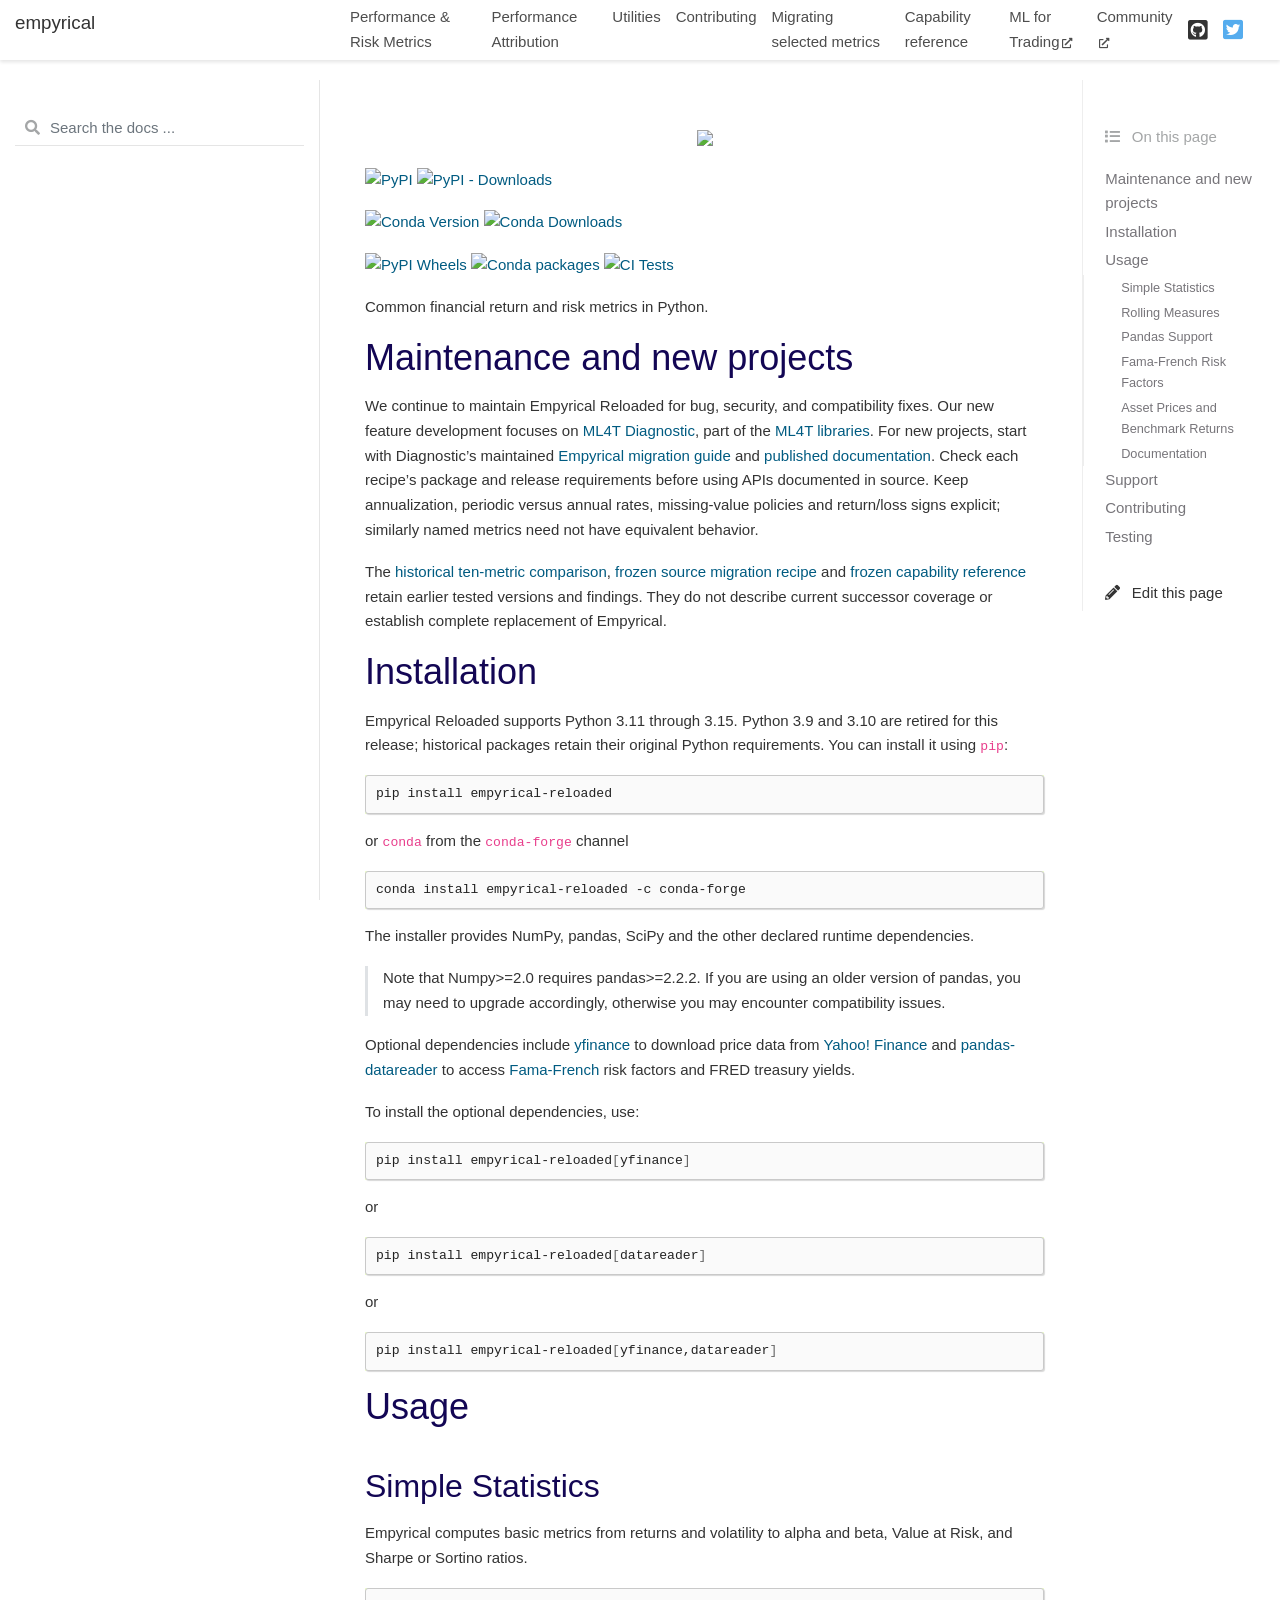
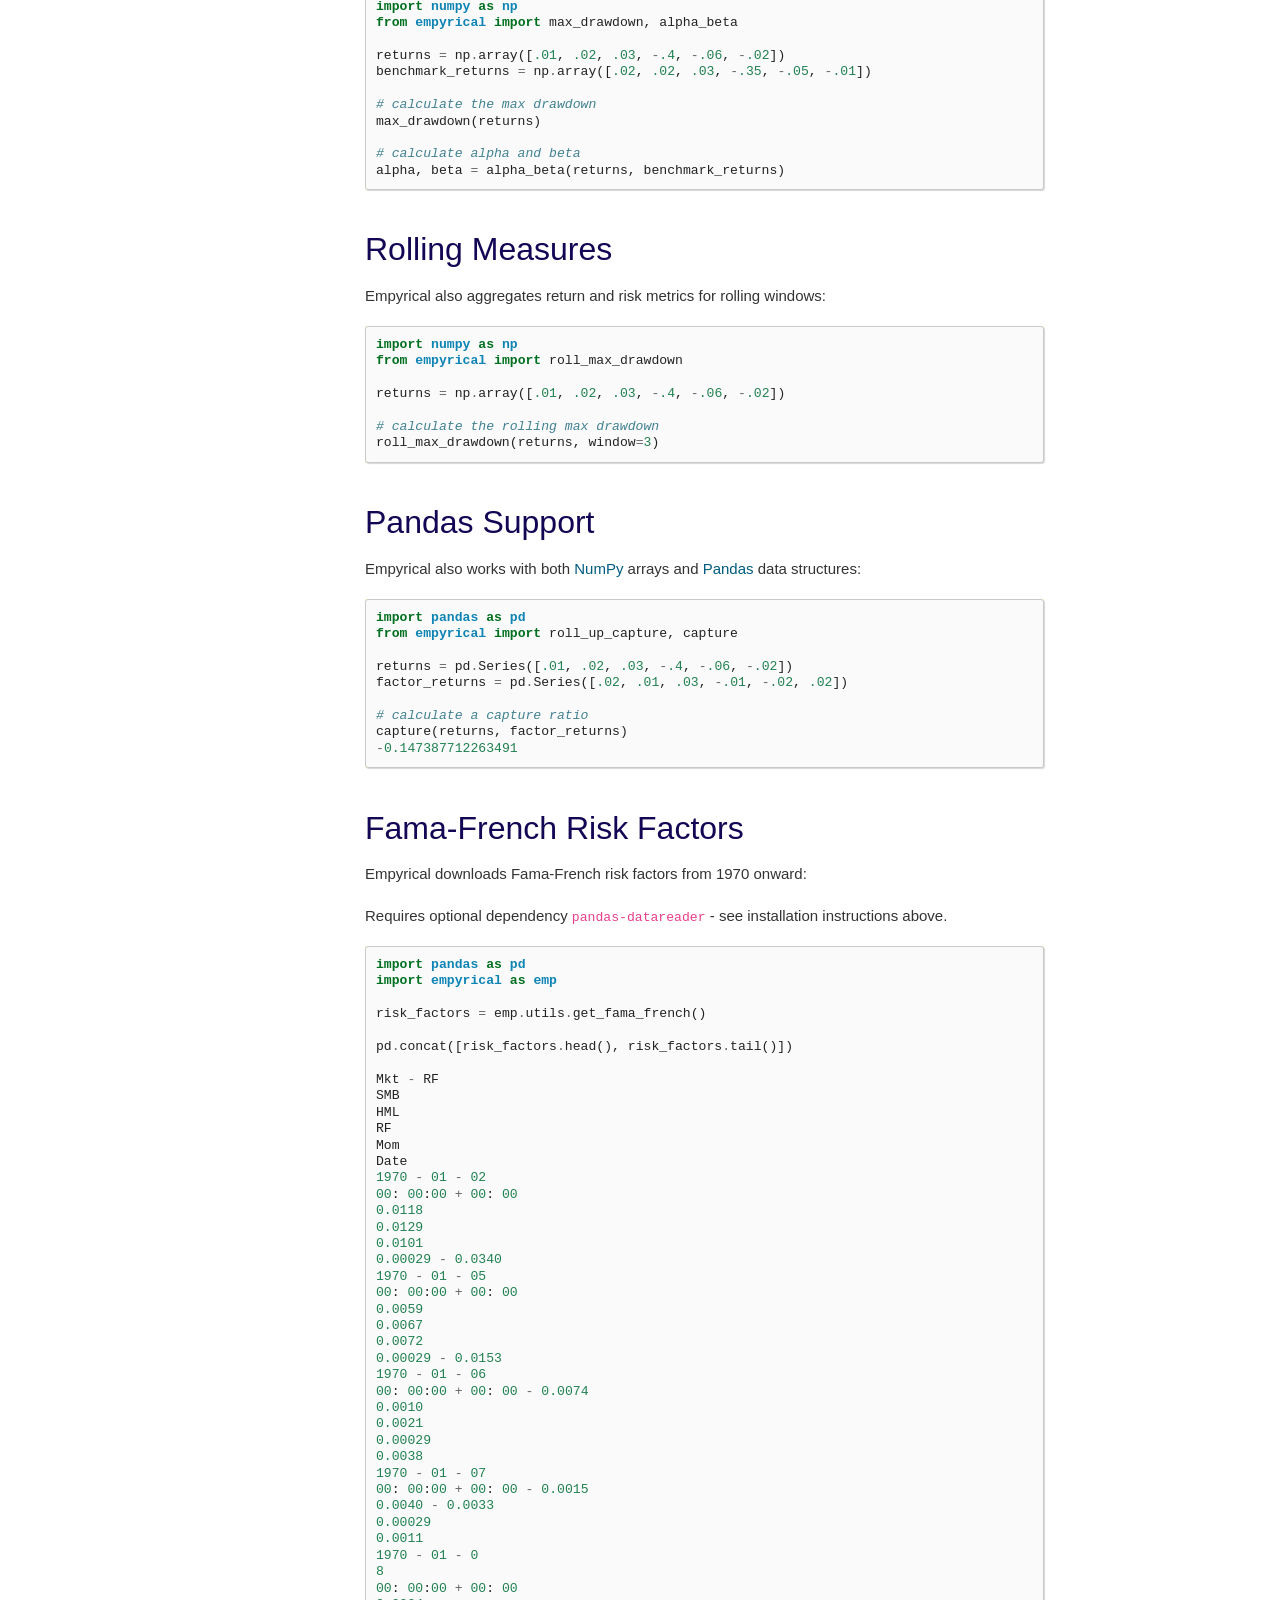
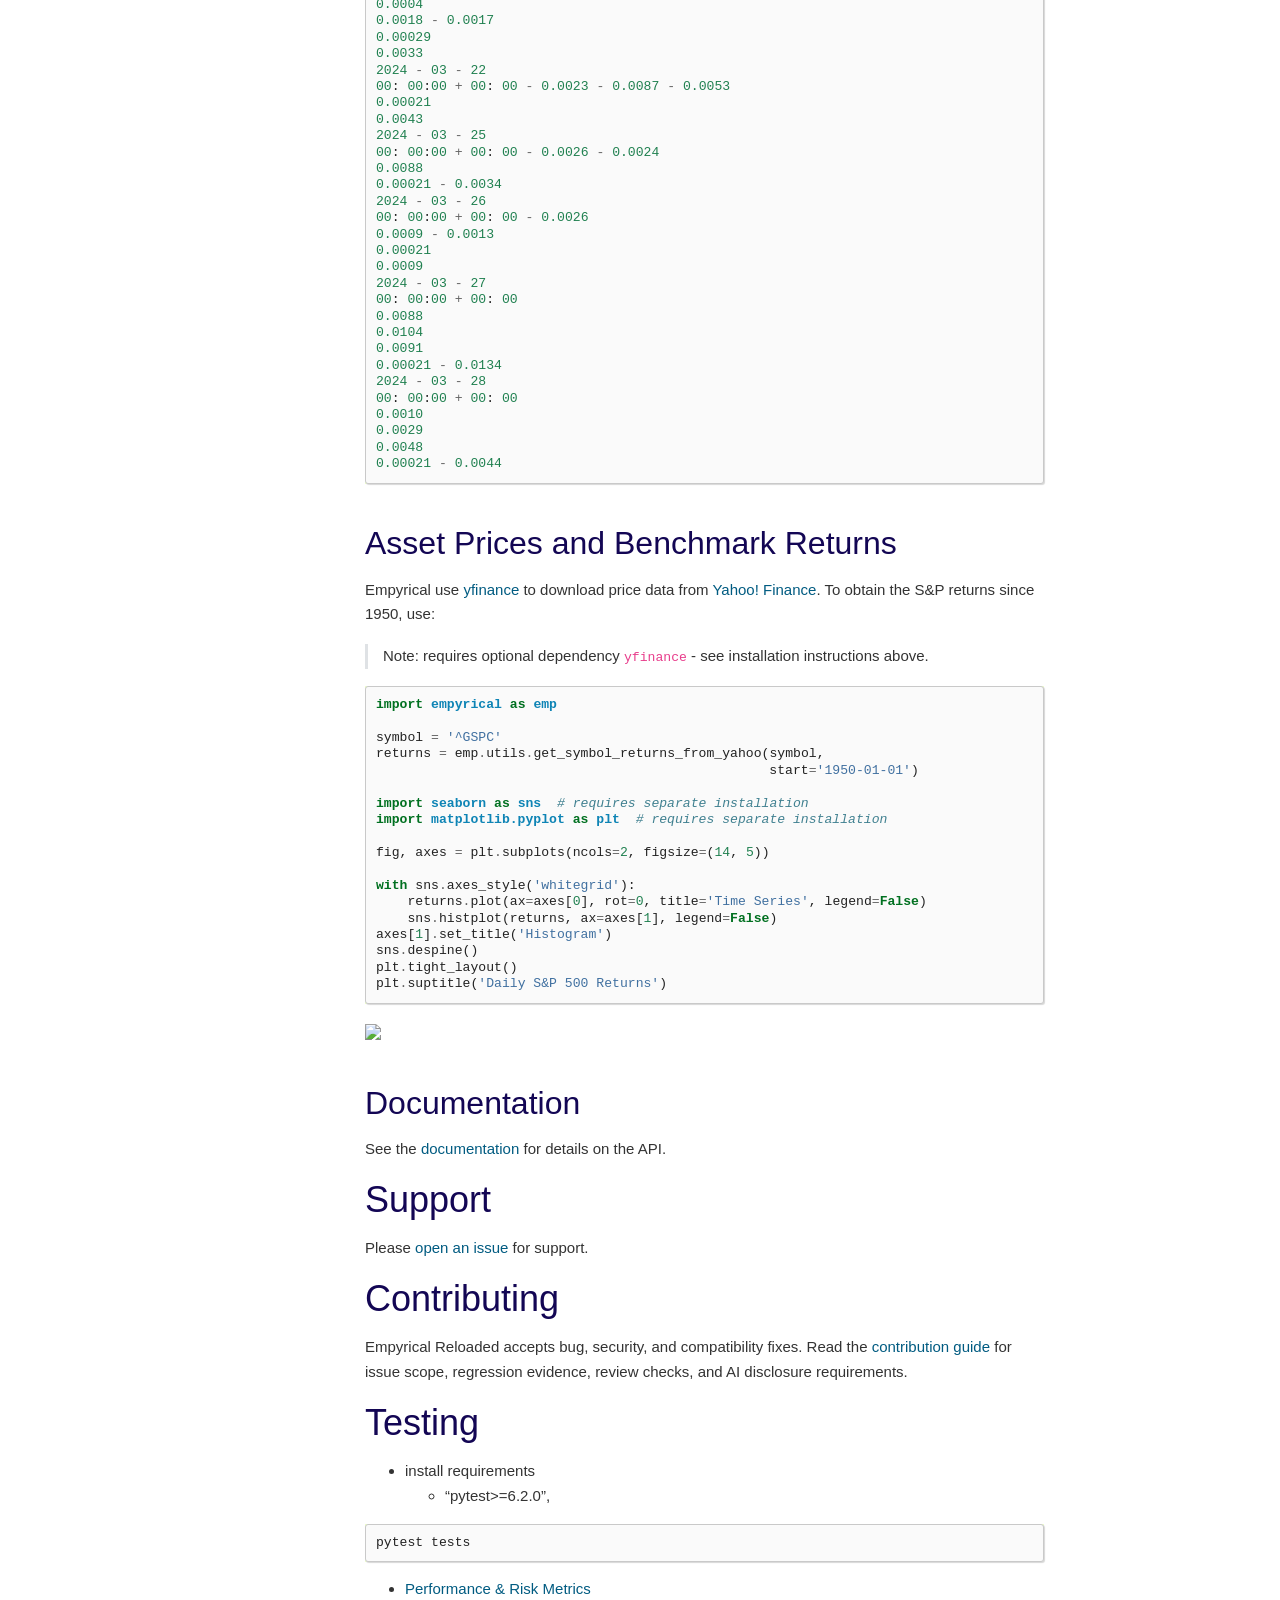
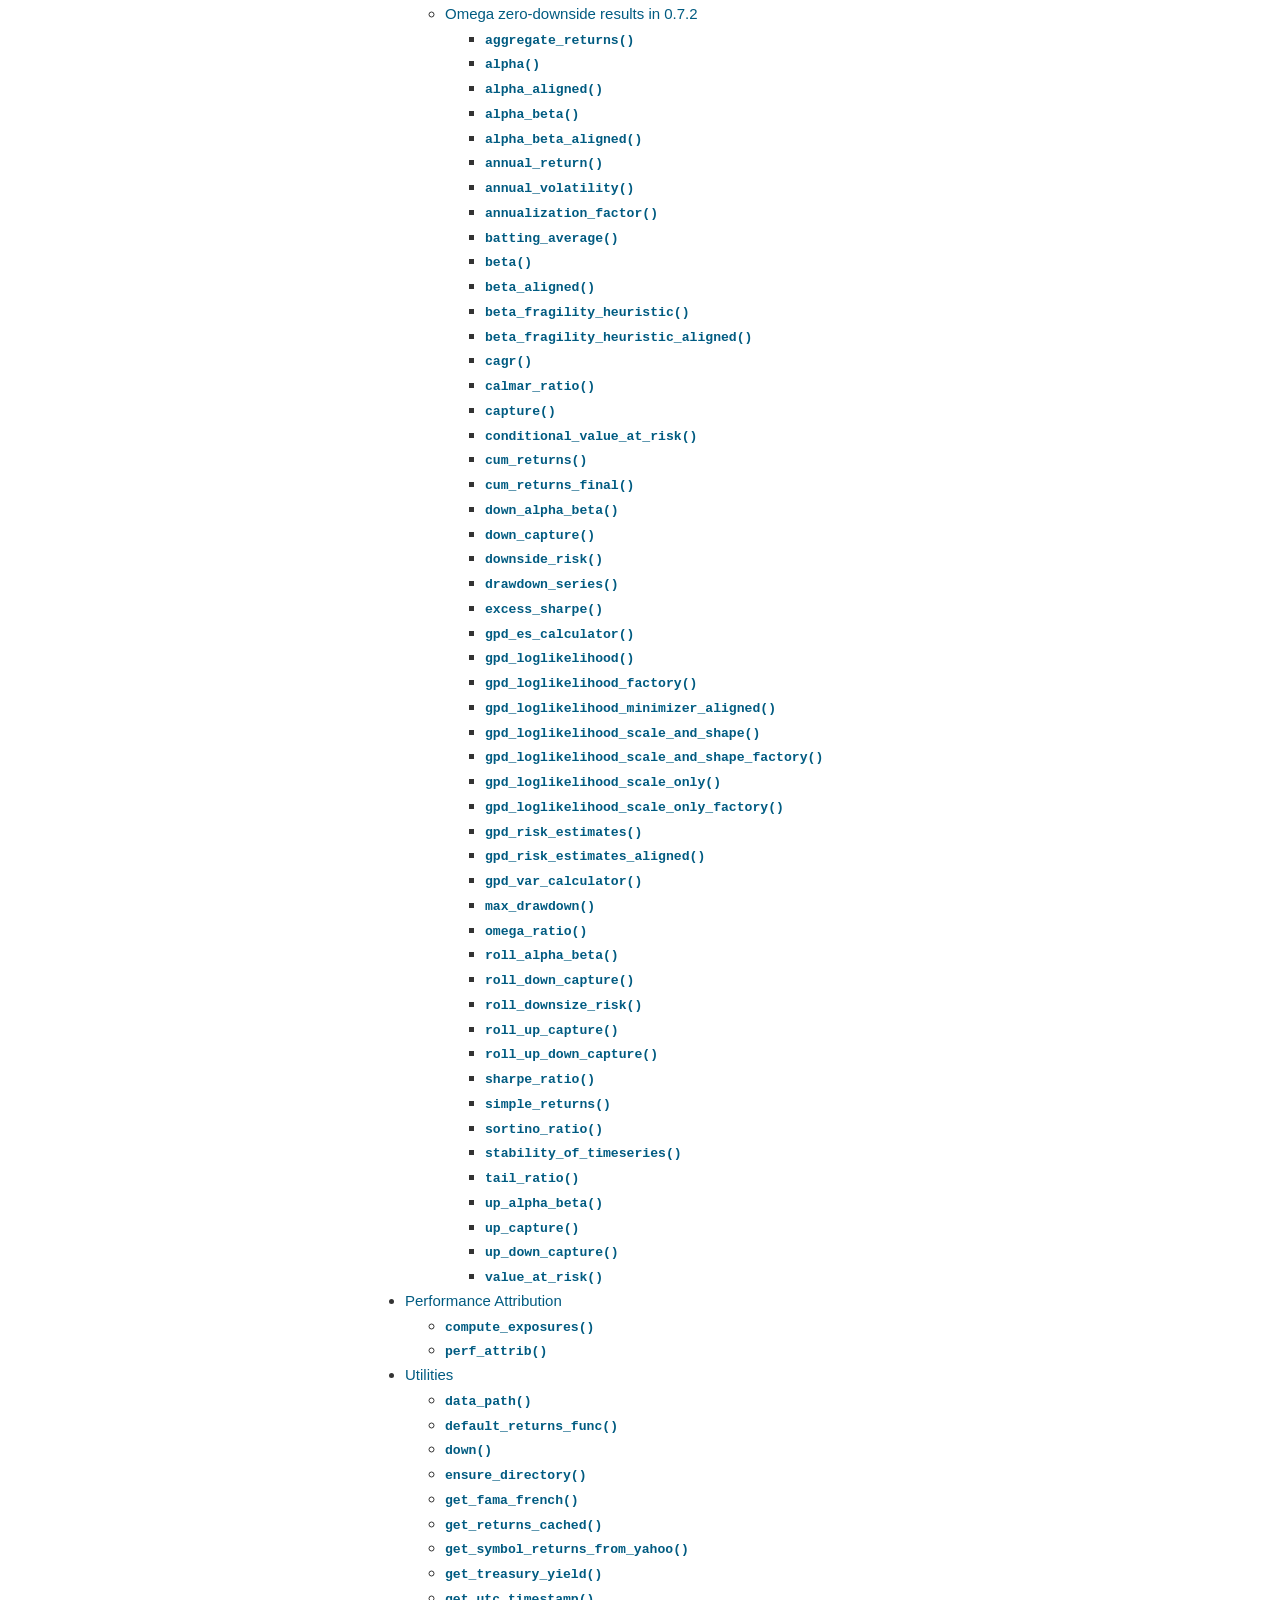
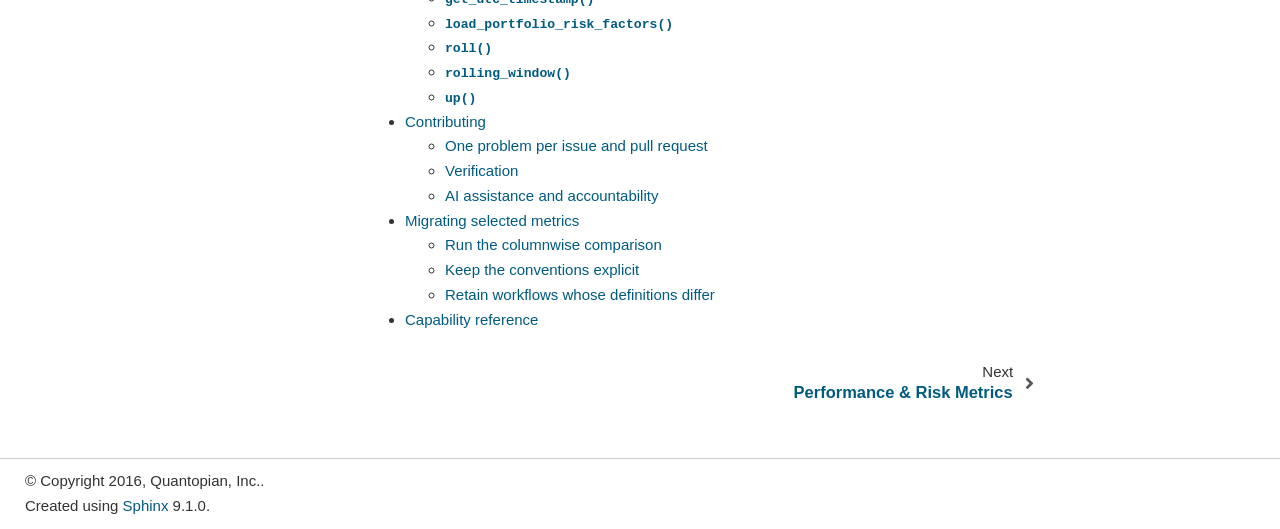
==== commit 45979932: "DOCS Publish Empyrical 0.7.2 Omega compatibility update" ====
--- a/index.html
+++ b/index.html
@@ -5,7 +5,7 @@
     <meta charset="utf-8" />
     <meta name="viewport" content="width=device-width, initial-scale=1.0" /><meta name="viewport" content="width=device-width, initial-scale=1" />
 
-    <title>empyrical &#8212; empyrical 0.7.1 documentation</title>
+    <title>empyrical &#8212; empyrical 0.7.2 documentation</title>
 
   <link href="_static/css/theme.css" rel="stylesheet">
   <link href="_static/css/index.ff1ffe594081f20da1ef19478df9384b.css" rel="stylesheet">
@@ -28,13 +28,12 @@
 
   <link rel="preload" as="script" href="_static/js/index.be7d3bbb2ef33a8344ce.js">
 
-    <script src="_static/documentation_options.js?v=1027fec7"></script>
+    <script src="_static/documentation_options.js?v=3096642c"></script>
     <script src="_static/doctools.js?v=fd6eb6e6"></script>
     <script src="_static/sphinx_highlight.js?v=6ffebe34"></script>
     <script src="_static/clipboard.min.js?v=a7894cd8"></script>
     <script src="_static/copybutton.js?v=f281be69"></script>
     <script crossorigin="anonymous" integrity="sha256-Ae2Vz/4ePdIu6ZyI/5ZGsYnb+m0JlOmKPjt6XZ9JJkA=" src="https://cdnjs.cloudflare.com/ajax/libs/require.js/2.3.4/require.min.js"></script>
-    <link rel="canonical" href="https://empyrical.ml4trading.io/index.html" />
     <link rel="index" title="Index" href="genindex.html" />
     <link rel="search" title="Search" href="search.html" />
     <link rel="next" title="Performance &amp; Risk Metrics" href="stats.html" />
@@ -257,7 +256,7 @@
 
 
 <div class="tocsection editthispage">
-    <a href="https://github.com/stefan-jansen/empyrical-reloaded/edit/0.7.1/docs/source/index.rst">
+    <a href="https://github.com/stefan-jansen/empyrical-reloaded/edit/0.7.2/docs/source/index.rst">
         <i class="fas fa-pencil-alt"></i> Edit this page
     </a>
 </div>
@@ -524,57 +523,60 @@
 <div class="toctree-wrapper compound">
 <ul>
 <li class="toctree-l1"><a class="reference internal" href="stats.html">Performance &amp; Risk Metrics</a><ul>
-<li class="toctree-l2"><a class="reference internal" href="stats.html#empyrical.stats.aggregate_returns"><code class="docutils literal notranslate"><span class="pre">aggregate_returns()</span></code></a></li>
-<li class="toctree-l2"><a class="reference internal" href="stats.html#empyrical.stats.alpha"><code class="docutils literal notranslate"><span class="pre">alpha()</span></code></a></li>
-<li class="toctree-l2"><a class="reference internal" href="stats.html#empyrical.stats.alpha_aligned"><code class="docutils literal notranslate"><span class="pre">alpha_aligned()</span></code></a></li>
-<li class="toctree-l2"><a class="reference internal" href="stats.html#empyrical.stats.alpha_beta"><code class="docutils literal notranslate"><span class="pre">alpha_beta()</span></code></a></li>
-<li class="toctree-l2"><a class="reference internal" href="stats.html#empyrical.stats.alpha_beta_aligned"><code class="docutils literal notranslate"><span class="pre">alpha_beta_aligned()</span></code></a></li>
-<li class="toctree-l2"><a class="reference internal" href="stats.html#empyrical.stats.annual_return"><code class="docutils literal notranslate"><span class="pre">annual_return()</span></code></a></li>
-<li class="toctree-l2"><a class="reference internal" href="stats.html#empyrical.stats.annual_volatility"><code class="docutils literal notranslate"><span class="pre">annual_volatility()</span></code></a></li>
-<li class="toctree-l2"><a class="reference internal" href="stats.html#empyrical.stats.annualization_factor"><code class="docutils literal notranslate"><span class="pre">annualization_factor()</span></code></a></li>
-<li class="toctree-l2"><a class="reference internal" href="stats.html#empyrical.stats.batting_average"><code class="docutils literal notranslate"><span class="pre">batting_average()</span></code></a></li>
-<li class="toctree-l2"><a class="reference internal" href="stats.html#empyrical.stats.beta"><code class="docutils literal notranslate"><span class="pre">beta()</span></code></a></li>
-<li class="toctree-l2"><a class="reference internal" href="stats.html#empyrical.stats.beta_aligned"><code class="docutils literal notranslate"><span class="pre">beta_aligned()</span></code></a></li>
-<li class="toctree-l2"><a class="reference internal" href="stats.html#empyrical.stats.beta_fragility_heuristic"><code class="docutils literal notranslate"><span class="pre">beta_fragility_heuristic()</span></code></a></li>
-<li class="toctree-l2"><a class="reference internal" href="stats.html#empyrical.stats.beta_fragility_heuristic_aligned"><code class="docutils literal notranslate"><span class="pre">beta_fragility_heuristic_aligned()</span></code></a></li>
-<li class="toctree-l2"><a class="reference internal" href="stats.html#empyrical.stats.cagr"><code class="docutils literal notranslate"><span class="pre">cagr()</span></code></a></li>
-<li class="toctree-l2"><a class="reference internal" href="stats.html#empyrical.stats.calmar_ratio"><code class="docutils literal notranslate"><span class="pre">calmar_ratio()</span></code></a></li>
-<li class="toctree-l2"><a class="reference internal" href="stats.html#empyrical.stats.capture"><code class="docutils literal notranslate"><span class="pre">capture()</span></code></a></li>
-<li class="toctree-l2"><a class="reference internal" href="stats.html#empyrical.stats.conditional_value_at_risk"><code class="docutils literal notranslate"><span class="pre">conditional_value_at_risk()</span></code></a></li>
-<li class="toctree-l2"><a class="reference internal" href="stats.html#empyrical.stats.cum_returns"><code class="docutils literal notranslate"><span class="pre">cum_returns()</span></code></a></li>
-<li class="toctree-l2"><a class="reference internal" href="stats.html#empyrical.stats.cum_returns_final"><code class="docutils literal notranslate"><span class="pre">cum_returns_final()</span></code></a></li>
-<li class="toctree-l2"><a class="reference internal" href="stats.html#empyrical.stats.down_alpha_beta"><code class="docutils literal notranslate"><span class="pre">down_alpha_beta()</span></code></a></li>
-<li class="toctree-l2"><a class="reference internal" href="stats.html#empyrical.stats.down_capture"><code class="docutils literal notranslate"><span class="pre">down_capture()</span></code></a></li>
-<li class="toctree-l2"><a class="reference internal" href="stats.html#empyrical.stats.downside_risk"><code class="docutils literal notranslate"><span class="pre">downside_risk()</span></code></a></li>
-<li class="toctree-l2"><a class="reference internal" href="stats.html#empyrical.stats.drawdown_series"><code class="docutils literal notranslate"><span class="pre">drawdown_series()</span></code></a></li>
-<li class="toctree-l2"><a class="reference internal" href="stats.html#empyrical.stats.excess_sharpe"><code class="docutils literal notranslate"><span class="pre">excess_sharpe()</span></code></a></li>
-<li class="toctree-l2"><a class="reference internal" href="stats.html#empyrical.stats.gpd_es_calculator"><code class="docutils literal notranslate"><span class="pre">gpd_es_calculator()</span></code></a></li>
-<li class="toctree-l2"><a class="reference internal" href="stats.html#empyrical.stats.gpd_loglikelihood"><code class="docutils literal notranslate"><span class="pre">gpd_loglikelihood()</span></code></a></li>
-<li class="toctree-l2"><a class="reference internal" href="stats.html#empyrical.stats.gpd_loglikelihood_factory"><code class="docutils literal notranslate"><span class="pre">gpd_loglikelihood_factory()</span></code></a></li>
-<li class="toctree-l2"><a class="reference internal" href="stats.html#empyrical.stats.gpd_loglikelihood_minimizer_aligned"><code class="docutils literal notranslate"><span class="pre">gpd_loglikelihood_minimizer_aligned()</span></code></a></li>
-<li class="toctree-l2"><a class="reference internal" href="stats.html#empyrical.stats.gpd_loglikelihood_scale_and_shape"><code class="docutils literal notranslate"><span class="pre">gpd_loglikelihood_scale_and_shape()</span></code></a></li>
-<li class="toctree-l2"><a class="reference internal" href="stats.html#empyrical.stats.gpd_loglikelihood_scale_and_shape_factory"><code class="docutils literal notranslate"><span class="pre">gpd_loglikelihood_scale_and_shape_factory()</span></code></a></li>
-<li class="toctree-l2"><a class="reference internal" href="stats.html#empyrical.stats.gpd_loglikelihood_scale_only"><code class="docutils literal notranslate"><span class="pre">gpd_loglikelihood_scale_only()</span></code></a></li>
-<li class="toctree-l2"><a class="reference internal" href="stats.html#empyrical.stats.gpd_loglikelihood_scale_only_factory"><code class="docutils literal notranslate"><span class="pre">gpd_loglikelihood_scale_only_factory()</span></code></a></li>
-<li class="toctree-l2"><a class="reference internal" href="stats.html#empyrical.stats.gpd_risk_estimates"><code class="docutils literal notranslate"><span class="pre">gpd_risk_estimates()</span></code></a></li>
-<li class="toctree-l2"><a class="reference internal" href="stats.html#empyrical.stats.gpd_risk_estimates_aligned"><code class="docutils literal notranslate"><span class="pre">gpd_risk_estimates_aligned()</span></code></a></li>
-<li class="toctree-l2"><a class="reference internal" href="stats.html#empyrical.stats.gpd_var_calculator"><code class="docutils literal notranslate"><span class="pre">gpd_var_calculator()</span></code></a></li>
-<li class="toctree-l2"><a class="reference internal" href="stats.html#empyrical.stats.max_drawdown"><code class="docutils literal notranslate"><span class="pre">max_drawdown()</span></code></a></li>
-<li class="toctree-l2"><a class="reference internal" href="stats.html#empyrical.stats.omega_ratio"><code class="docutils literal notranslate"><span class="pre">omega_ratio()</span></code></a></li>
-<li class="toctree-l2"><a class="reference internal" href="stats.html#empyrical.stats.roll_alpha_beta"><code class="docutils literal notranslate"><span class="pre">roll_alpha_beta()</span></code></a></li>
-<li class="toctree-l2"><a class="reference internal" href="stats.html#empyrical.stats.roll_down_capture"><code class="docutils literal notranslate"><span class="pre">roll_down_capture()</span></code></a></li>
-<li class="toctree-l2"><a class="reference internal" href="stats.html#empyrical.stats.roll_downsize_risk"><code class="docutils literal notranslate"><span class="pre">roll_downsize_risk()</span></code></a></li>
-<li class="toctree-l2"><a class="reference internal" href="stats.html#empyrical.stats.roll_up_capture"><code class="docutils literal notranslate"><span class="pre">roll_up_capture()</span></code></a></li>
-<li class="toctree-l2"><a class="reference internal" href="stats.html#empyrical.stats.roll_up_down_capture"><code class="docutils literal notranslate"><span class="pre">roll_up_down_capture()</span></code></a></li>
-<li class="toctree-l2"><a class="reference internal" href="stats.html#empyrical.stats.sharpe_ratio"><code class="docutils literal notranslate"><span class="pre">sharpe_ratio()</span></code></a></li>
-<li class="toctree-l2"><a class="reference internal" href="stats.html#empyrical.stats.simple_returns"><code class="docutils literal notranslate"><span class="pre">simple_returns()</span></code></a></li>
-<li class="toctree-l2"><a class="reference internal" href="stats.html#empyrical.stats.sortino_ratio"><code class="docutils literal notranslate"><span class="pre">sortino_ratio()</span></code></a></li>
-<li class="toctree-l2"><a class="reference internal" href="stats.html#empyrical.stats.stability_of_timeseries"><code class="docutils literal notranslate"><span class="pre">stability_of_timeseries()</span></code></a></li>
-<li class="toctree-l2"><a class="reference internal" href="stats.html#empyrical.stats.tail_ratio"><code class="docutils literal notranslate"><span class="pre">tail_ratio()</span></code></a></li>
-<li class="toctree-l2"><a class="reference internal" href="stats.html#empyrical.stats.up_alpha_beta"><code class="docutils literal notranslate"><span class="pre">up_alpha_beta()</span></code></a></li>
-<li class="toctree-l2"><a class="reference internal" href="stats.html#empyrical.stats.up_capture"><code class="docutils literal notranslate"><span class="pre">up_capture()</span></code></a></li>
-<li class="toctree-l2"><a class="reference internal" href="stats.html#empyrical.stats.up_down_capture"><code class="docutils literal notranslate"><span class="pre">up_down_capture()</span></code></a></li>
-<li class="toctree-l2"><a class="reference internal" href="stats.html#empyrical.stats.value_at_risk"><code class="docutils literal notranslate"><span class="pre">value_at_risk()</span></code></a></li>
+<li class="toctree-l2"><a class="reference internal" href="stats.html#omega-zero-downside-results-in-0-7-2">Omega zero-downside results in 0.7.2</a><ul>
+<li class="toctree-l3"><a class="reference internal" href="stats.html#empyrical.stats.aggregate_returns"><code class="docutils literal notranslate"><span class="pre">aggregate_returns()</span></code></a></li>
+<li class="toctree-l3"><a class="reference internal" href="stats.html#empyrical.stats.alpha"><code class="docutils literal notranslate"><span class="pre">alpha()</span></code></a></li>
+<li class="toctree-l3"><a class="reference internal" href="stats.html#empyrical.stats.alpha_aligned"><code class="docutils literal notranslate"><span class="pre">alpha_aligned()</span></code></a></li>
+<li class="toctree-l3"><a class="reference internal" href="stats.html#empyrical.stats.alpha_beta"><code class="docutils literal notranslate"><span class="pre">alpha_beta()</span></code></a></li>
+<li class="toctree-l3"><a class="reference internal" href="stats.html#empyrical.stats.alpha_beta_aligned"><code class="docutils literal notranslate"><span class="pre">alpha_beta_aligned()</span></code></a></li>
+<li class="toctree-l3"><a class="reference internal" href="stats.html#empyrical.stats.annual_return"><code class="docutils literal notranslate"><span class="pre">annual_return()</span></code></a></li>
+<li class="toctree-l3"><a class="reference internal" href="stats.html#empyrical.stats.annual_volatility"><code class="docutils literal notranslate"><span class="pre">annual_volatility()</span></code></a></li>
+<li class="toctree-l3"><a class="reference internal" href="stats.html#empyrical.stats.annualization_factor"><code class="docutils literal notranslate"><span class="pre">annualization_factor()</span></code></a></li>
+<li class="toctree-l3"><a class="reference internal" href="stats.html#empyrical.stats.batting_average"><code class="docutils literal notranslate"><span class="pre">batting_average()</span></code></a></li>
+<li class="toctree-l3"><a class="reference internal" href="stats.html#empyrical.stats.beta"><code class="docutils literal notranslate"><span class="pre">beta()</span></code></a></li>
+<li class="toctree-l3"><a class="reference internal" href="stats.html#empyrical.stats.beta_aligned"><code class="docutils literal notranslate"><span class="pre">beta_aligned()</span></code></a></li>
+<li class="toctree-l3"><a class="reference internal" href="stats.html#empyrical.stats.beta_fragility_heuristic"><code class="docutils literal notranslate"><span class="pre">beta_fragility_heuristic()</span></code></a></li>
+<li class="toctree-l3"><a class="reference internal" href="stats.html#empyrical.stats.beta_fragility_heuristic_aligned"><code class="docutils literal notranslate"><span class="pre">beta_fragility_heuristic_aligned()</span></code></a></li>
+<li class="toctree-l3"><a class="reference internal" href="stats.html#empyrical.stats.cagr"><code class="docutils literal notranslate"><span class="pre">cagr()</span></code></a></li>
+<li class="toctree-l3"><a class="reference internal" href="stats.html#empyrical.stats.calmar_ratio"><code class="docutils literal notranslate"><span class="pre">calmar_ratio()</span></code></a></li>
+<li class="toctree-l3"><a class="reference internal" href="stats.html#empyrical.stats.capture"><code class="docutils literal notranslate"><span class="pre">capture()</span></code></a></li>
+<li class="toctree-l3"><a class="reference internal" href="stats.html#empyrical.stats.conditional_value_at_risk"><code class="docutils literal notranslate"><span class="pre">conditional_value_at_risk()</span></code></a></li>
+<li class="toctree-l3"><a class="reference internal" href="stats.html#empyrical.stats.cum_returns"><code class="docutils literal notranslate"><span class="pre">cum_returns()</span></code></a></li>
+<li class="toctree-l3"><a class="reference internal" href="stats.html#empyrical.stats.cum_returns_final"><code class="docutils literal notranslate"><span class="pre">cum_returns_final()</span></code></a></li>
+<li class="toctree-l3"><a class="reference internal" href="stats.html#empyrical.stats.down_alpha_beta"><code class="docutils literal notranslate"><span class="pre">down_alpha_beta()</span></code></a></li>
+<li class="toctree-l3"><a class="reference internal" href="stats.html#empyrical.stats.down_capture"><code class="docutils literal notranslate"><span class="pre">down_capture()</span></code></a></li>
+<li class="toctree-l3"><a class="reference internal" href="stats.html#empyrical.stats.downside_risk"><code class="docutils literal notranslate"><span class="pre">downside_risk()</span></code></a></li>
+<li class="toctree-l3"><a class="reference internal" href="stats.html#empyrical.stats.drawdown_series"><code class="docutils literal notranslate"><span class="pre">drawdown_series()</span></code></a></li>
+<li class="toctree-l3"><a class="reference internal" href="stats.html#empyrical.stats.excess_sharpe"><code class="docutils literal notranslate"><span class="pre">excess_sharpe()</span></code></a></li>
+<li class="toctree-l3"><a class="reference internal" href="stats.html#empyrical.stats.gpd_es_calculator"><code class="docutils literal notranslate"><span class="pre">gpd_es_calculator()</span></code></a></li>
+<li class="toctree-l3"><a class="reference internal" href="stats.html#empyrical.stats.gpd_loglikelihood"><code class="docutils literal notranslate"><span class="pre">gpd_loglikelihood()</span></code></a></li>
+<li class="toctree-l3"><a class="reference internal" href="stats.html#empyrical.stats.gpd_loglikelihood_factory"><code class="docutils literal notranslate"><span class="pre">gpd_loglikelihood_factory()</span></code></a></li>
+<li class="toctree-l3"><a class="reference internal" href="stats.html#empyrical.stats.gpd_loglikelihood_minimizer_aligned"><code class="docutils literal notranslate"><span class="pre">gpd_loglikelihood_minimizer_aligned()</span></code></a></li>
+<li class="toctree-l3"><a class="reference internal" href="stats.html#empyrical.stats.gpd_loglikelihood_scale_and_shape"><code class="docutils literal notranslate"><span class="pre">gpd_loglikelihood_scale_and_shape()</span></code></a></li>
+<li class="toctree-l3"><a class="reference internal" href="stats.html#empyrical.stats.gpd_loglikelihood_scale_and_shape_factory"><code class="docutils literal notranslate"><span class="pre">gpd_loglikelihood_scale_and_shape_factory()</span></code></a></li>
+<li class="toctree-l3"><a class="reference internal" href="stats.html#empyrical.stats.gpd_loglikelihood_scale_only"><code class="docutils literal notranslate"><span class="pre">gpd_loglikelihood_scale_only()</span></code></a></li>
+<li class="toctree-l3"><a class="reference internal" href="stats.html#empyrical.stats.gpd_loglikelihood_scale_only_factory"><code class="docutils literal notranslate"><span class="pre">gpd_loglikelihood_scale_only_factory()</span></code></a></li>
+<li class="toctree-l3"><a class="reference internal" href="stats.html#empyrical.stats.gpd_risk_estimates"><code class="docutils literal notranslate"><span class="pre">gpd_risk_estimates()</span></code></a></li>
+<li class="toctree-l3"><a class="reference internal" href="stats.html#empyrical.stats.gpd_risk_estimates_aligned"><code class="docutils literal notranslate"><span class="pre">gpd_risk_estimates_aligned()</span></code></a></li>
+<li class="toctree-l3"><a class="reference internal" href="stats.html#empyrical.stats.gpd_var_calculator"><code class="docutils literal notranslate"><span class="pre">gpd_var_calculator()</span></code></a></li>
+<li class="toctree-l3"><a class="reference internal" href="stats.html#empyrical.stats.max_drawdown"><code class="docutils literal notranslate"><span class="pre">max_drawdown()</span></code></a></li>
+<li class="toctree-l3"><a class="reference internal" href="stats.html#empyrical.stats.omega_ratio"><code class="docutils literal notranslate"><span class="pre">omega_ratio()</span></code></a></li>
+<li class="toctree-l3"><a class="reference internal" href="stats.html#empyrical.stats.roll_alpha_beta"><code class="docutils literal notranslate"><span class="pre">roll_alpha_beta()</span></code></a></li>
+<li class="toctree-l3"><a class="reference internal" href="stats.html#empyrical.stats.roll_down_capture"><code class="docutils literal notranslate"><span class="pre">roll_down_capture()</span></code></a></li>
+<li class="toctree-l3"><a class="reference internal" href="stats.html#empyrical.stats.roll_downsize_risk"><code class="docutils literal notranslate"><span class="pre">roll_downsize_risk()</span></code></a></li>
+<li class="toctree-l3"><a class="reference internal" href="stats.html#empyrical.stats.roll_up_capture"><code class="docutils literal notranslate"><span class="pre">roll_up_capture()</span></code></a></li>
+<li class="toctree-l3"><a class="reference internal" href="stats.html#empyrical.stats.roll_up_down_capture"><code class="docutils literal notranslate"><span class="pre">roll_up_down_capture()</span></code></a></li>
+<li class="toctree-l3"><a class="reference internal" href="stats.html#empyrical.stats.sharpe_ratio"><code class="docutils literal notranslate"><span class="pre">sharpe_ratio()</span></code></a></li>
+<li class="toctree-l3"><a class="reference internal" href="stats.html#empyrical.stats.simple_returns"><code class="docutils literal notranslate"><span class="pre">simple_returns()</span></code></a></li>
+<li class="toctree-l3"><a class="reference internal" href="stats.html#empyrical.stats.sortino_ratio"><code class="docutils literal notranslate"><span class="pre">sortino_ratio()</span></code></a></li>
+<li class="toctree-l3"><a class="reference internal" href="stats.html#empyrical.stats.stability_of_timeseries"><code class="docutils literal notranslate"><span class="pre">stability_of_timeseries()</span></code></a></li>
+<li class="toctree-l3"><a class="reference internal" href="stats.html#empyrical.stats.tail_ratio"><code class="docutils literal notranslate"><span class="pre">tail_ratio()</span></code></a></li>
+<li class="toctree-l3"><a class="reference internal" href="stats.html#empyrical.stats.up_alpha_beta"><code class="docutils literal notranslate"><span class="pre">up_alpha_beta()</span></code></a></li>
+<li class="toctree-l3"><a class="reference internal" href="stats.html#empyrical.stats.up_capture"><code class="docutils literal notranslate"><span class="pre">up_capture()</span></code></a></li>
+<li class="toctree-l3"><a class="reference internal" href="stats.html#empyrical.stats.up_down_capture"><code class="docutils literal notranslate"><span class="pre">up_down_capture()</span></code></a></li>
+<li class="toctree-l3"><a class="reference internal" href="stats.html#empyrical.stats.value_at_risk"><code class="docutils literal notranslate"><span class="pre">value_at_risk()</span></code></a></li>
+</ul>
+</li>
 </ul>
 </li>
 <li class="toctree-l1"><a class="reference internal" href="perf_attrib.html">Performance Attribution</a><ul>
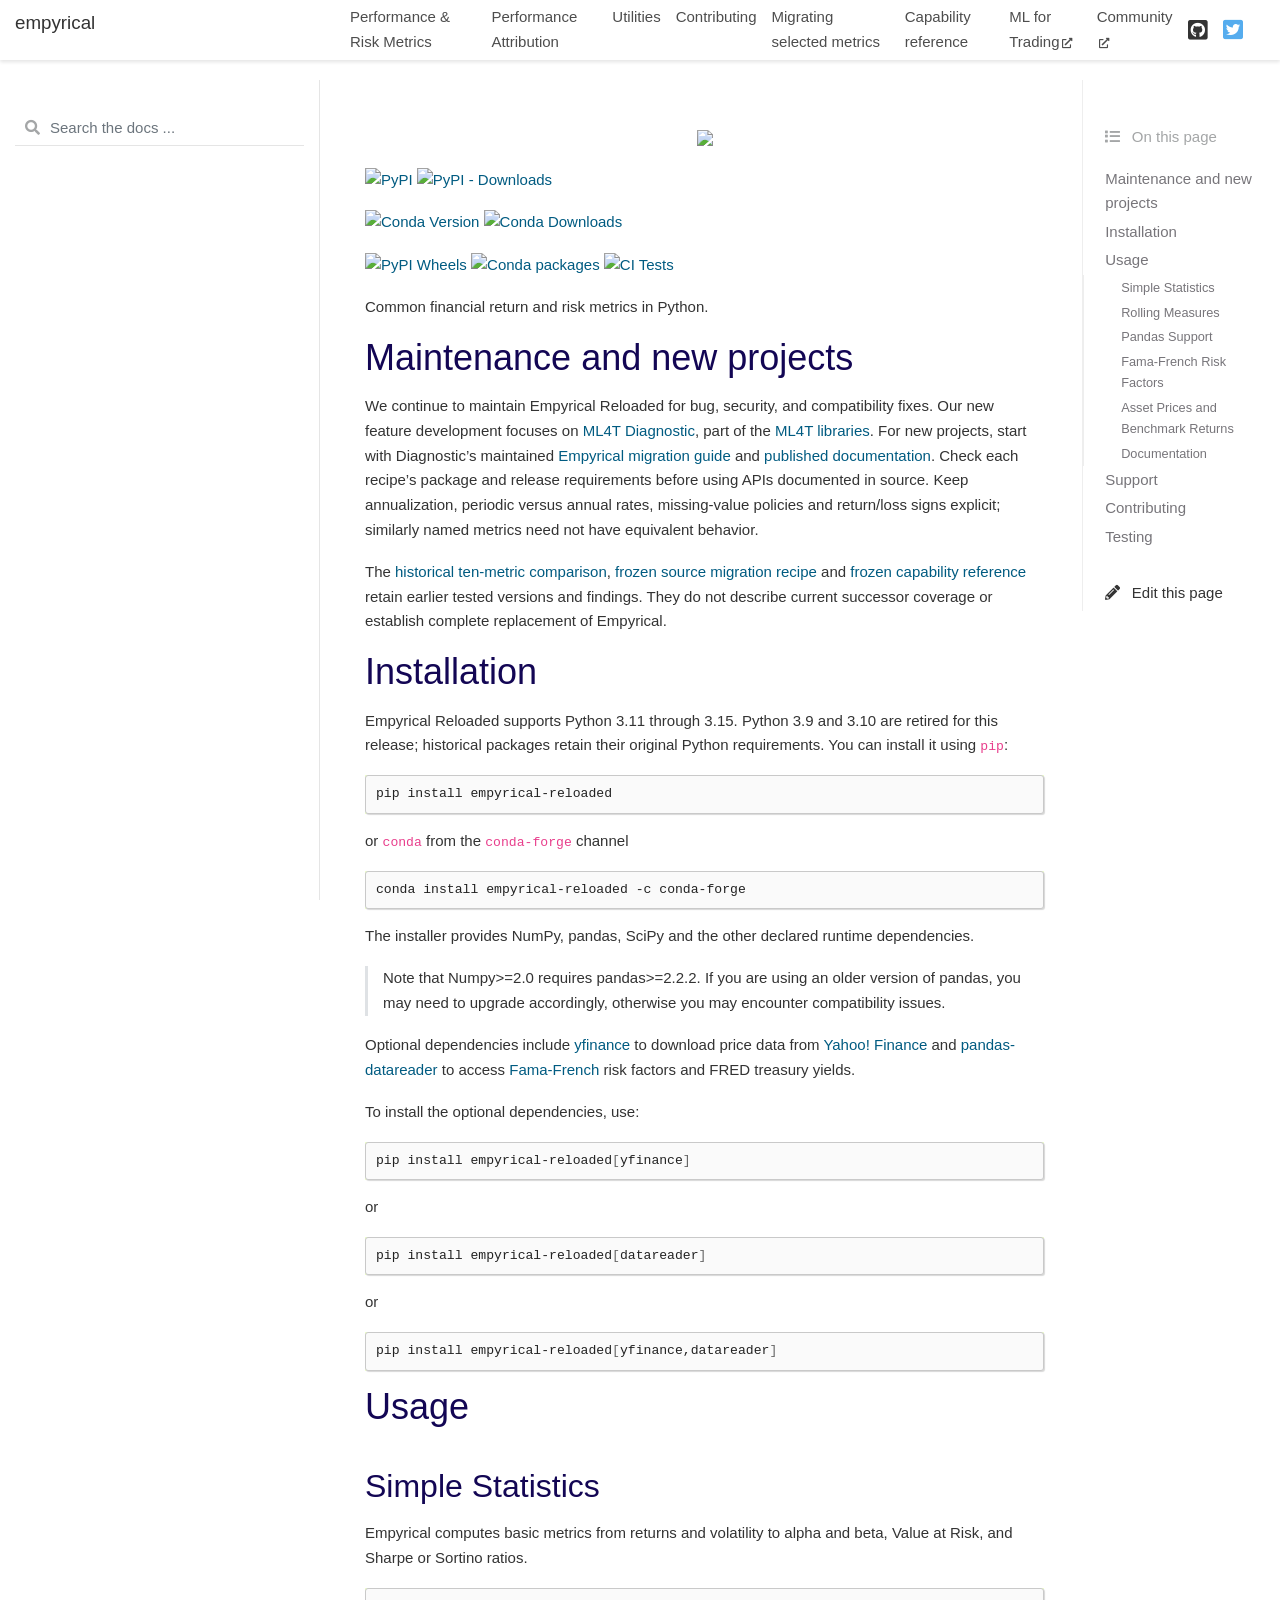
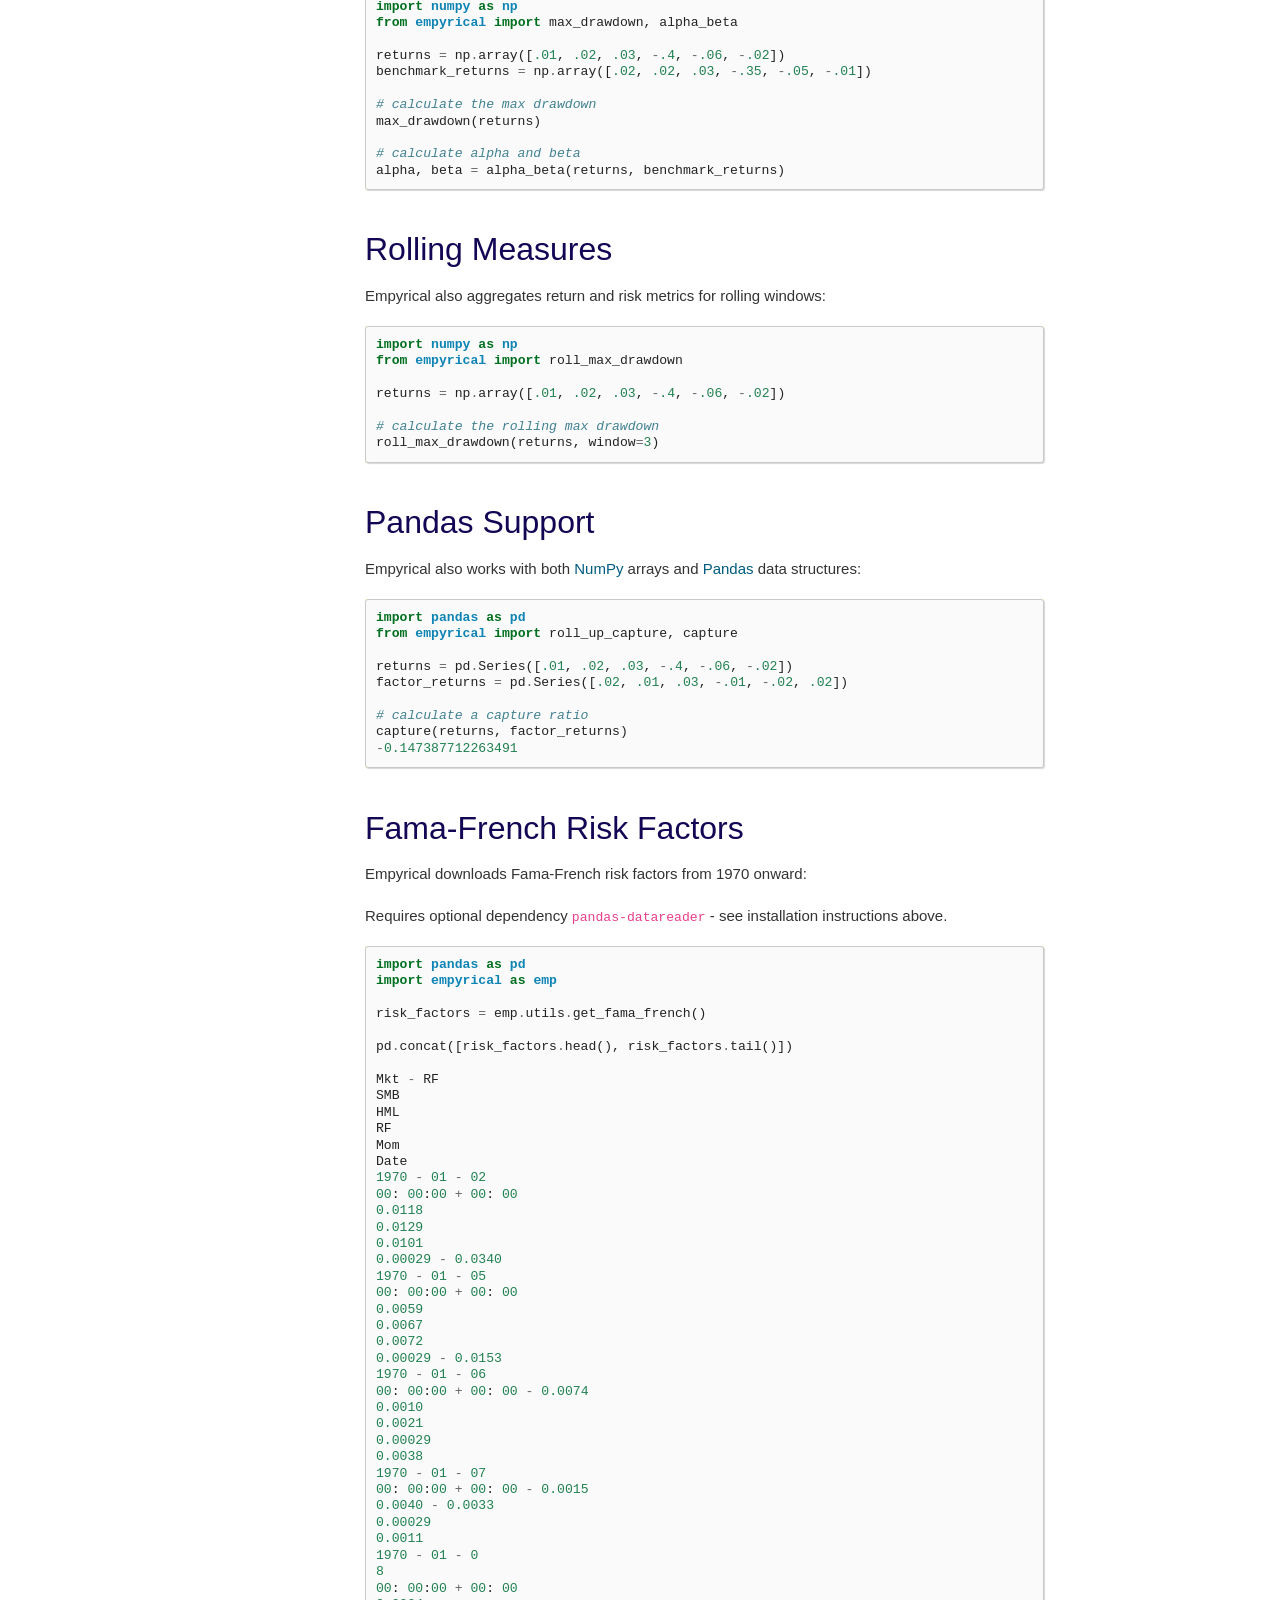
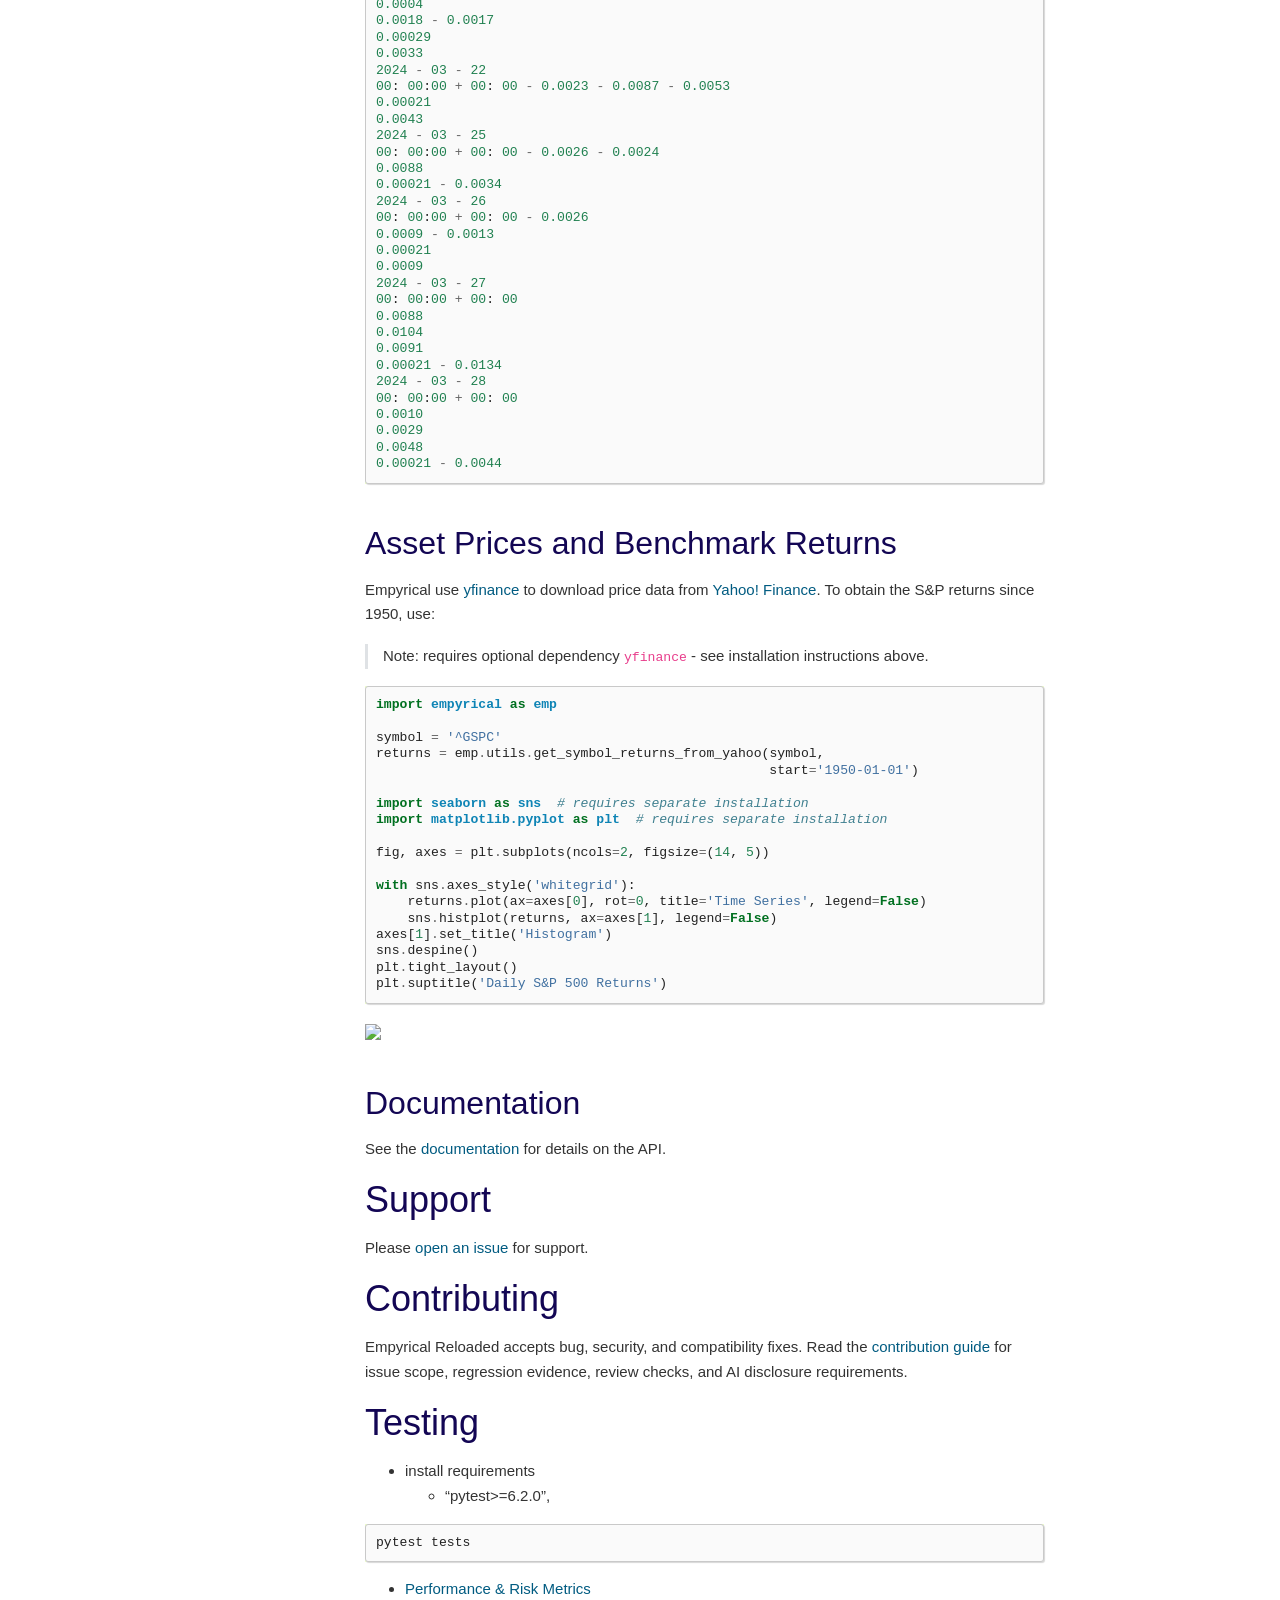
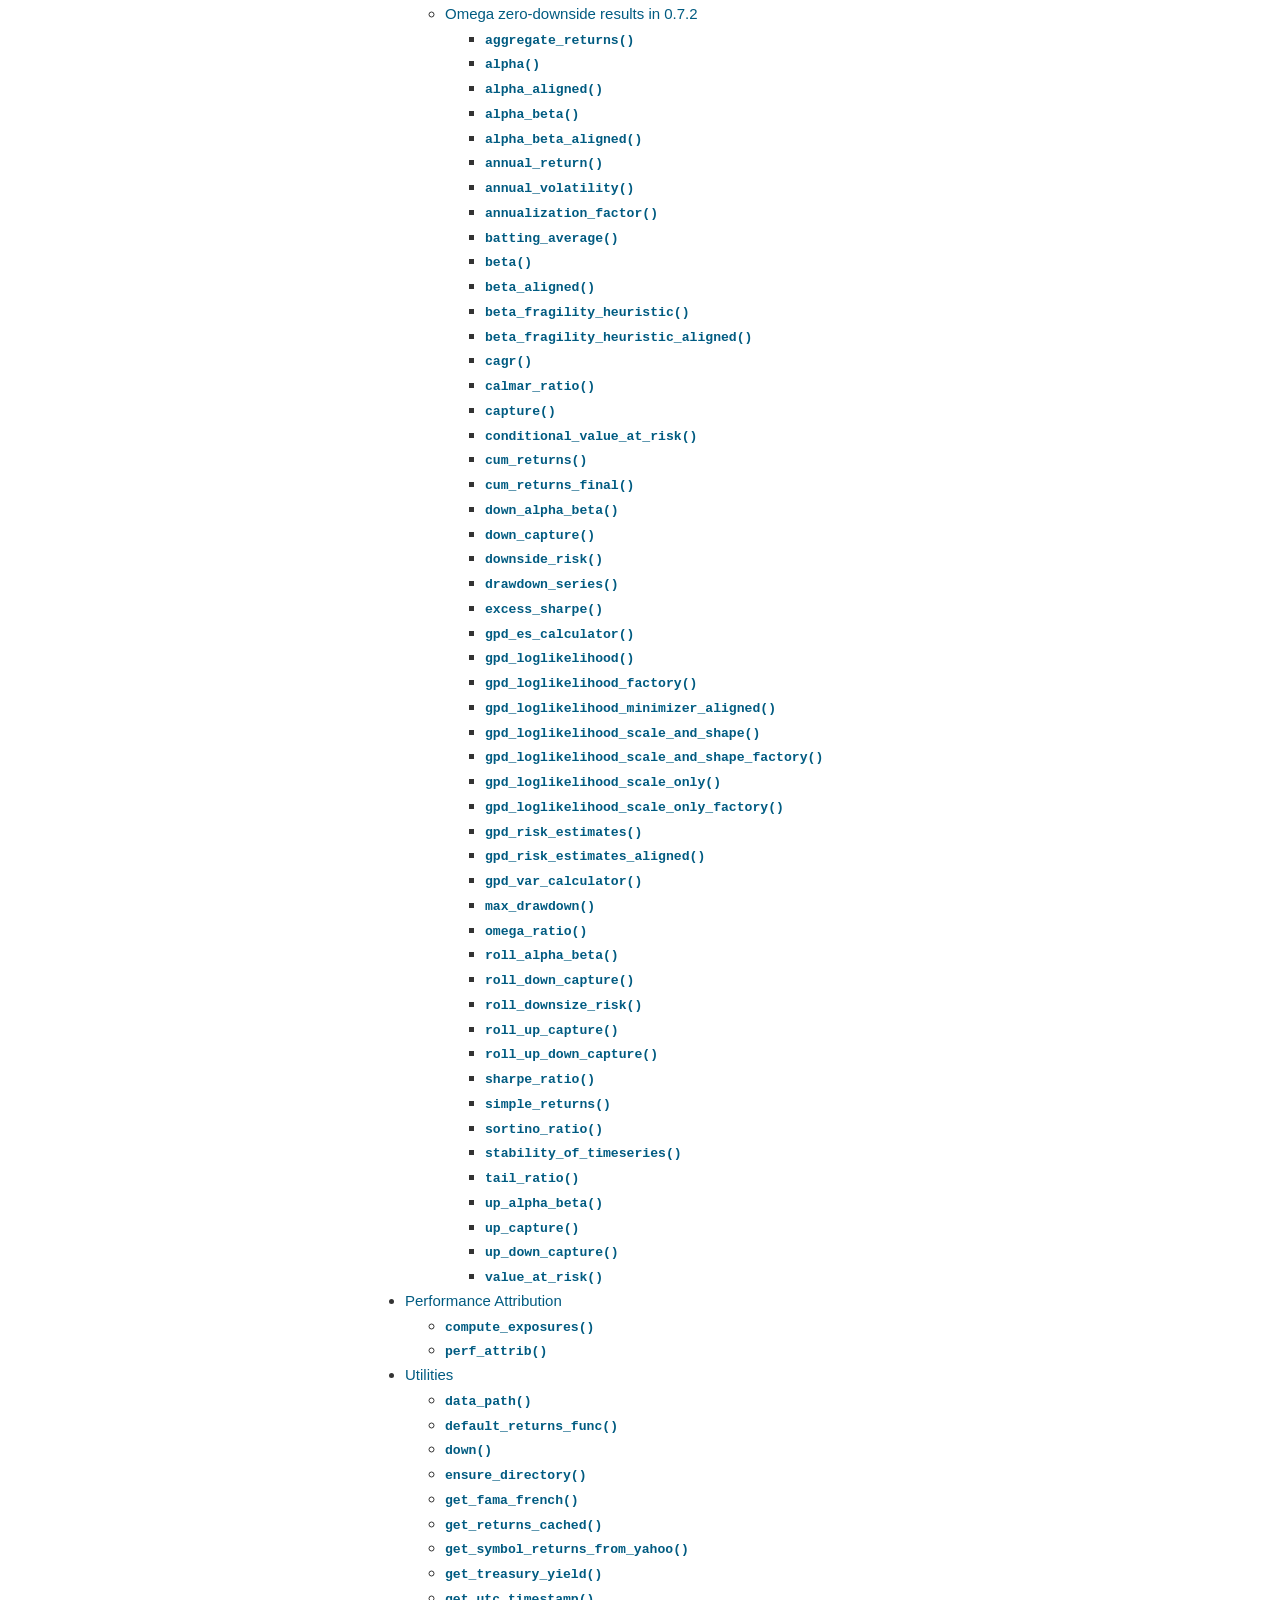
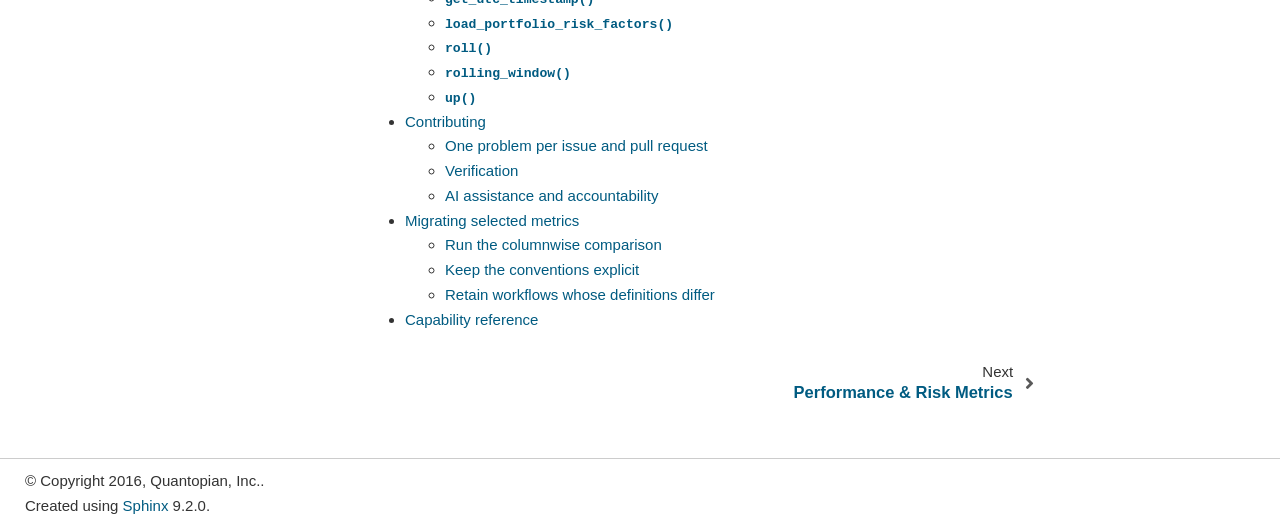
==== commit 94cd8504: "Publish Empyrical 0.7.3 API documentation" ====
--- a/index.html
+++ b/index.html
@@ -5,7 +5,7 @@
     <meta charset="utf-8" />
     <meta name="viewport" content="width=device-width, initial-scale=1.0" /><meta name="viewport" content="width=device-width, initial-scale=1" />
 
-    <title>empyrical &#8212; empyrical 0.7.2 documentation</title>
+    <title>empyrical &#8212; empyrical 0.7.3 documentation</title>
 
   <link href="_static/css/theme.css" rel="stylesheet">
   <link href="_static/css/index.ff1ffe594081f20da1ef19478df9384b.css" rel="stylesheet">
@@ -28,7 +28,7 @@
 
   <link rel="preload" as="script" href="_static/js/index.be7d3bbb2ef33a8344ce.js">
 
-    <script src="_static/documentation_options.js?v=3096642c"></script>
+    <script src="_static/documentation_options.js?v=99d6104a"></script>
     <script src="_static/doctools.js?v=fd6eb6e6"></script>
     <script src="_static/sphinx_highlight.js?v=6ffebe34"></script>
     <script src="_static/clipboard.min.js?v=a7894cd8"></script>
@@ -256,7 +256,7 @@
 
 
 <div class="tocsection editthispage">
-    <a href="https://github.com/stefan-jansen/empyrical-reloaded/edit/0.7.2/docs/source/index.rst">
+    <a href="https://github.com/stefan-jansen/empyrical-reloaded/edit/main/docs/source/index.rst">
         <i class="fas fa-pencil-alt"></i> Edit this page
     </a>
 </div>
@@ -650,7 +650,7 @@
 
     <div class="footer-item">
       <p class="sphinx-version">
-Created using <a href="http://sphinx-doc.org/">Sphinx</a> 9.1.0.<br>
+Created using <a href="http://sphinx-doc.org/">Sphinx</a> 9.2.0.<br>
 </p>
     </div>
 
